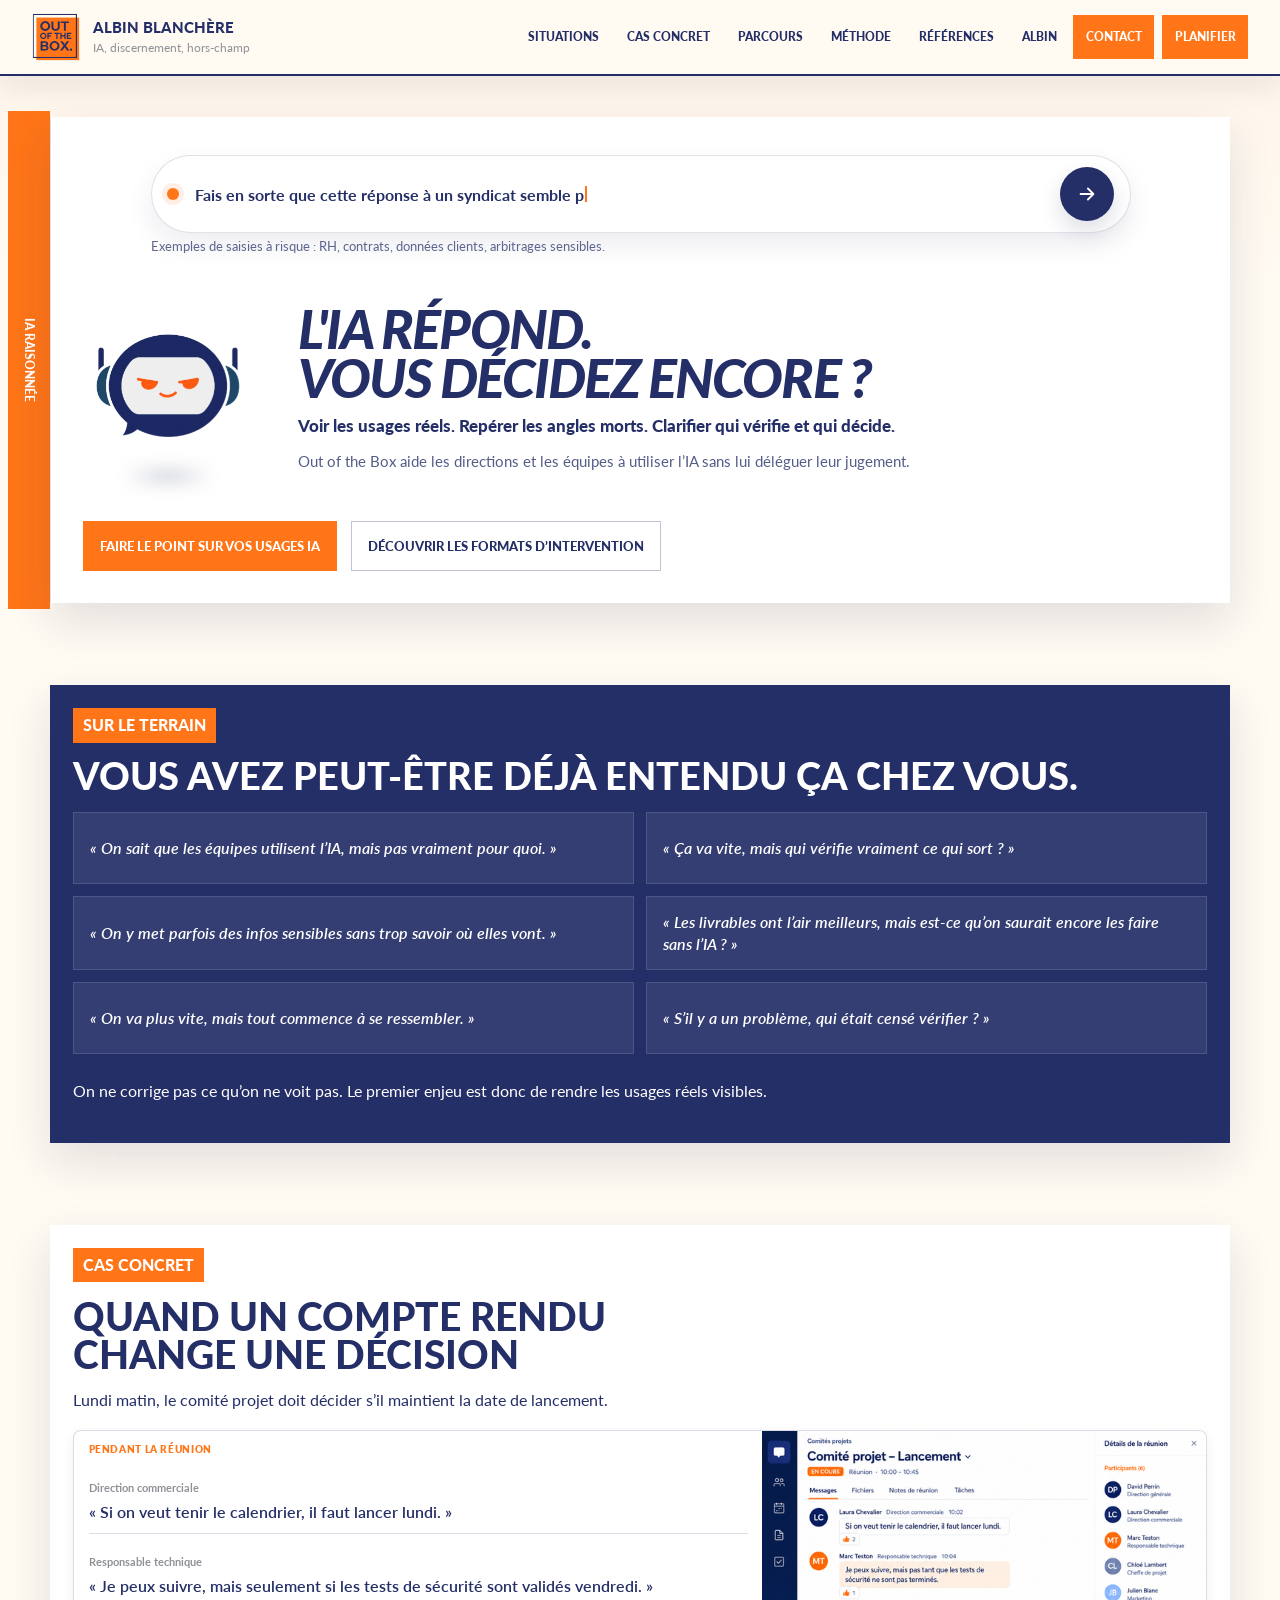
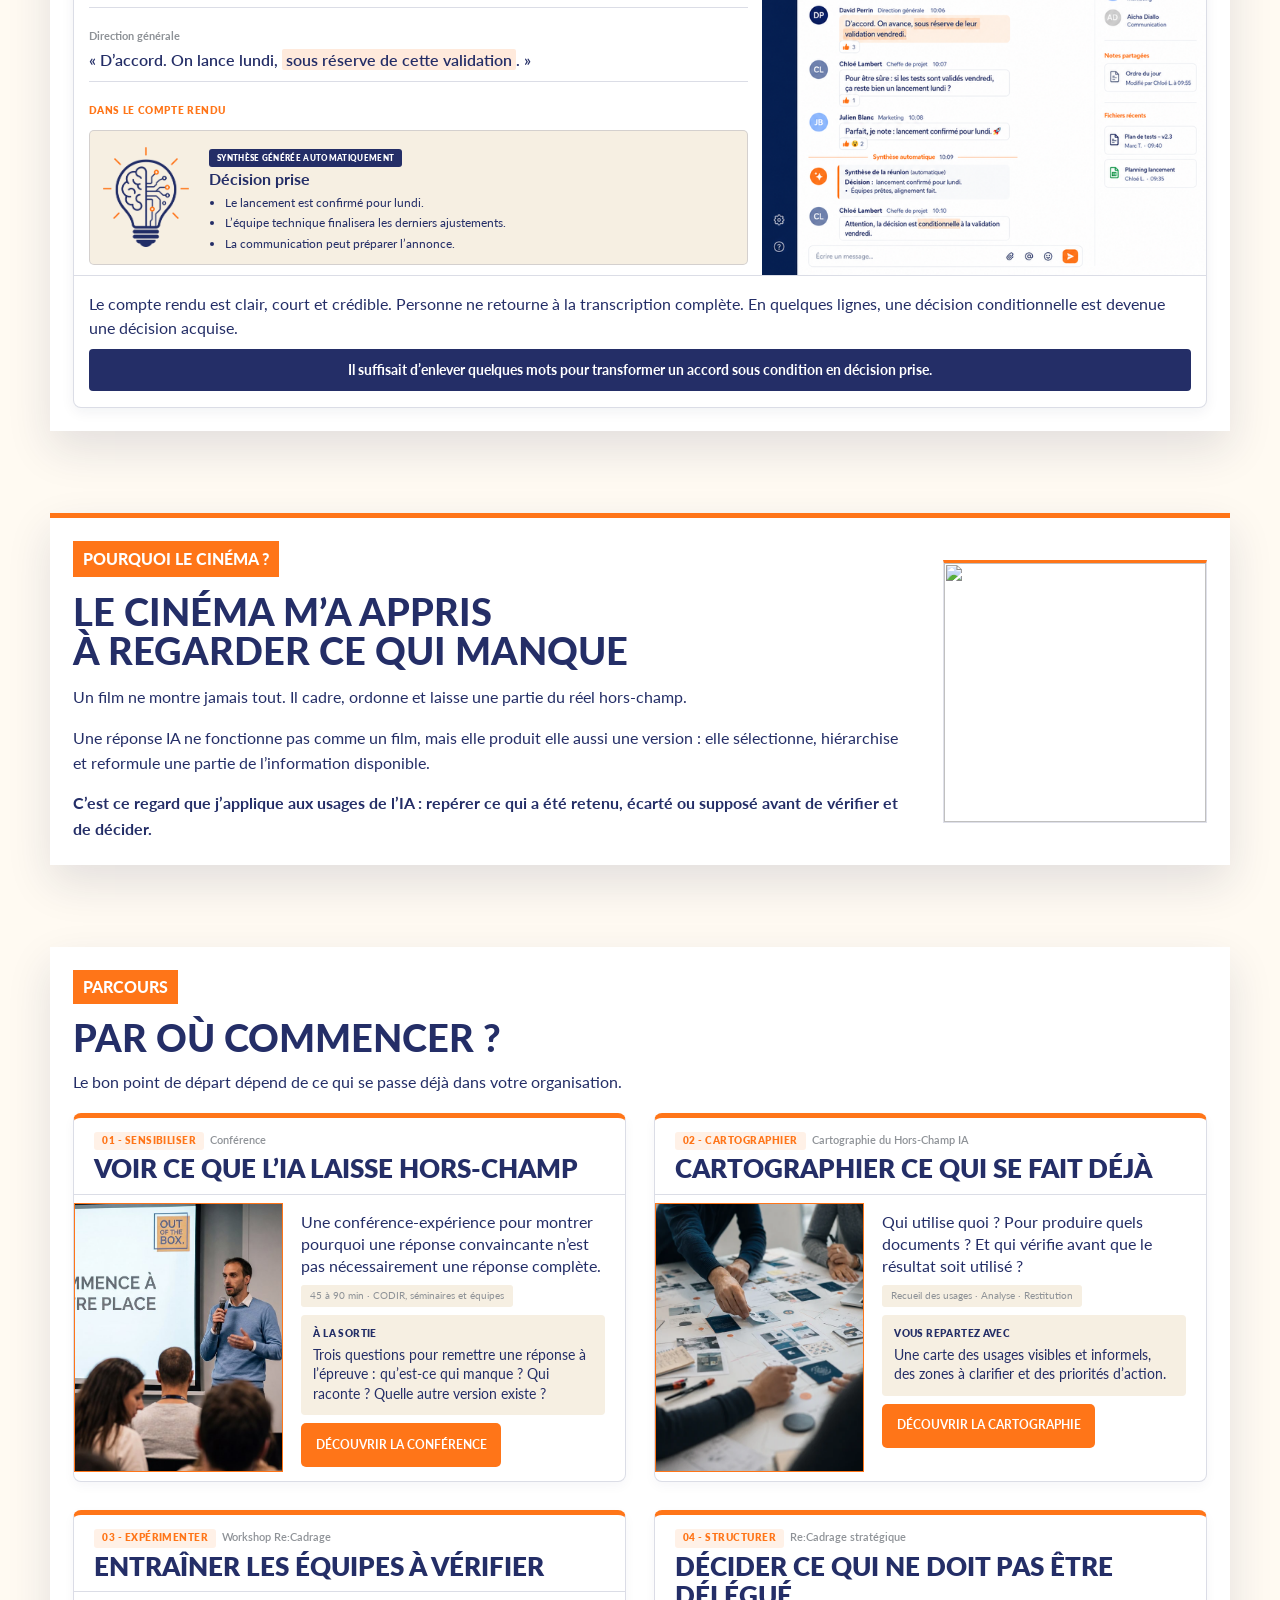
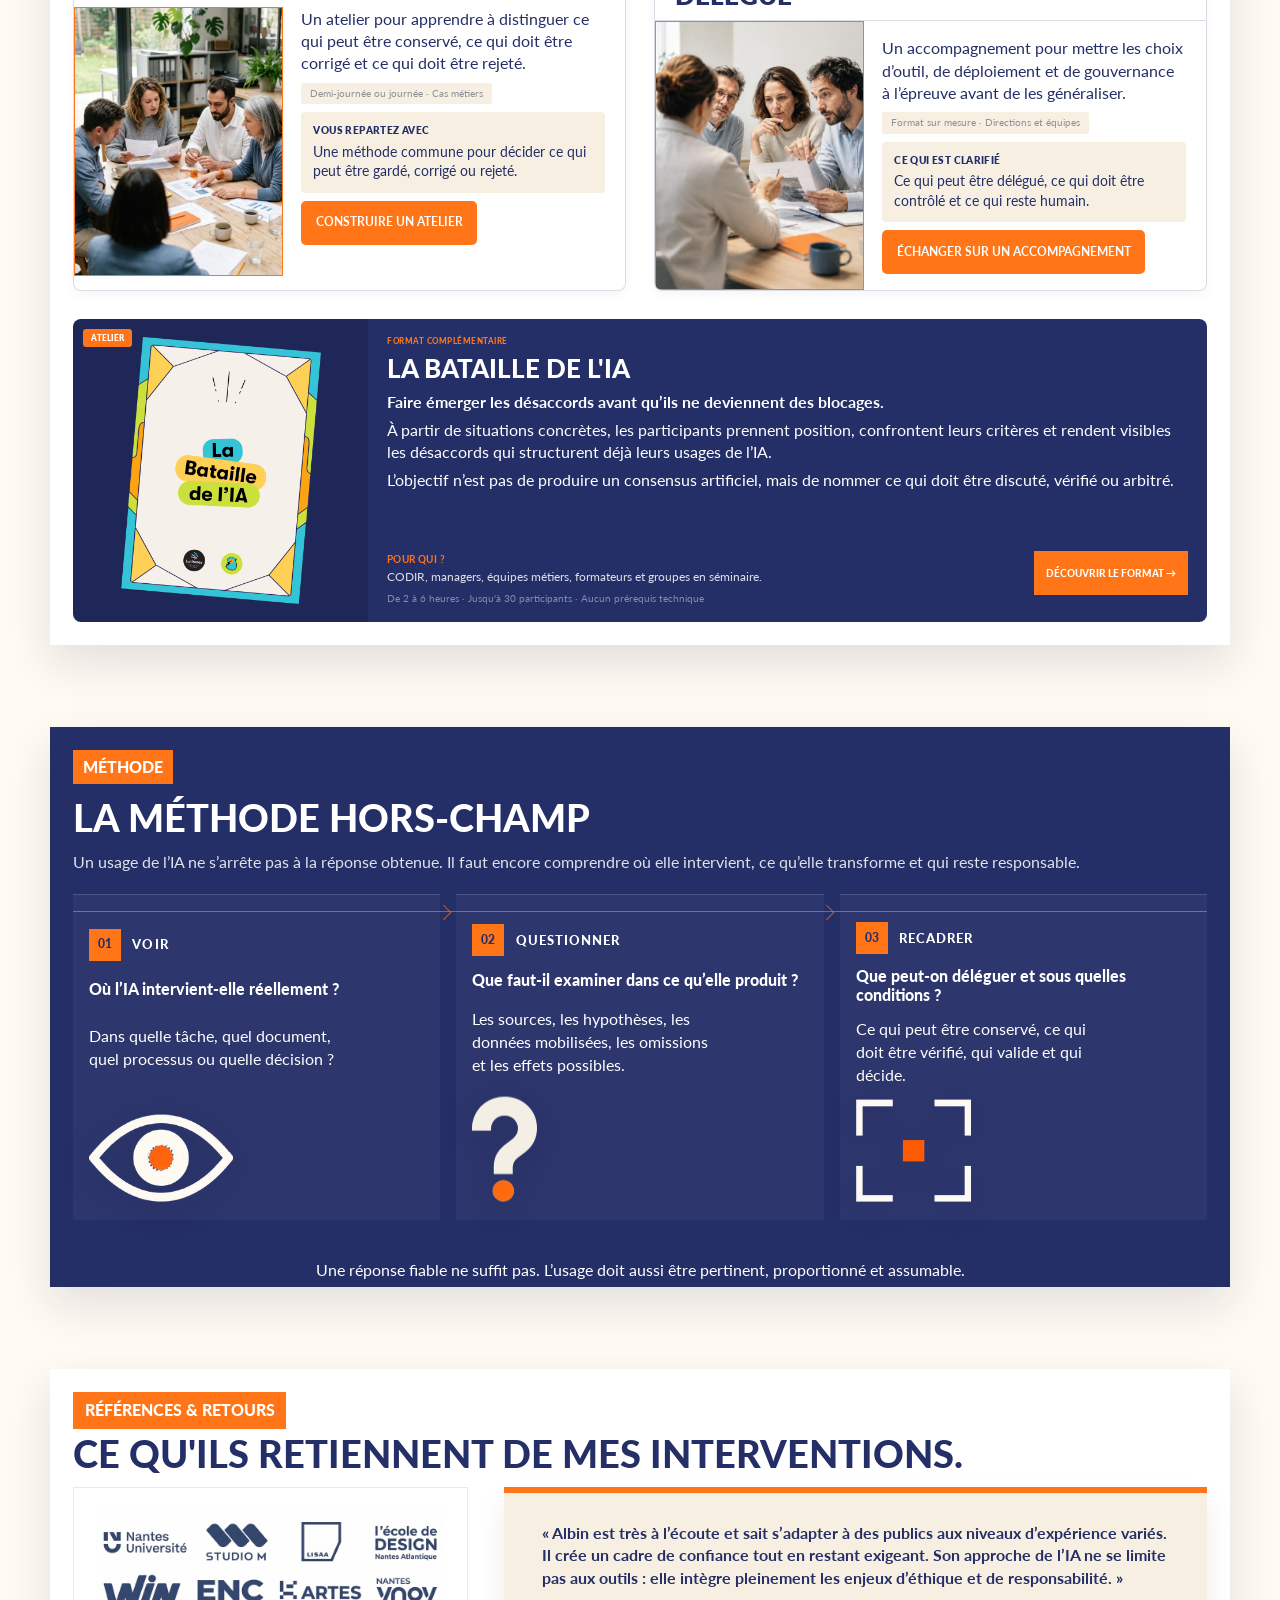
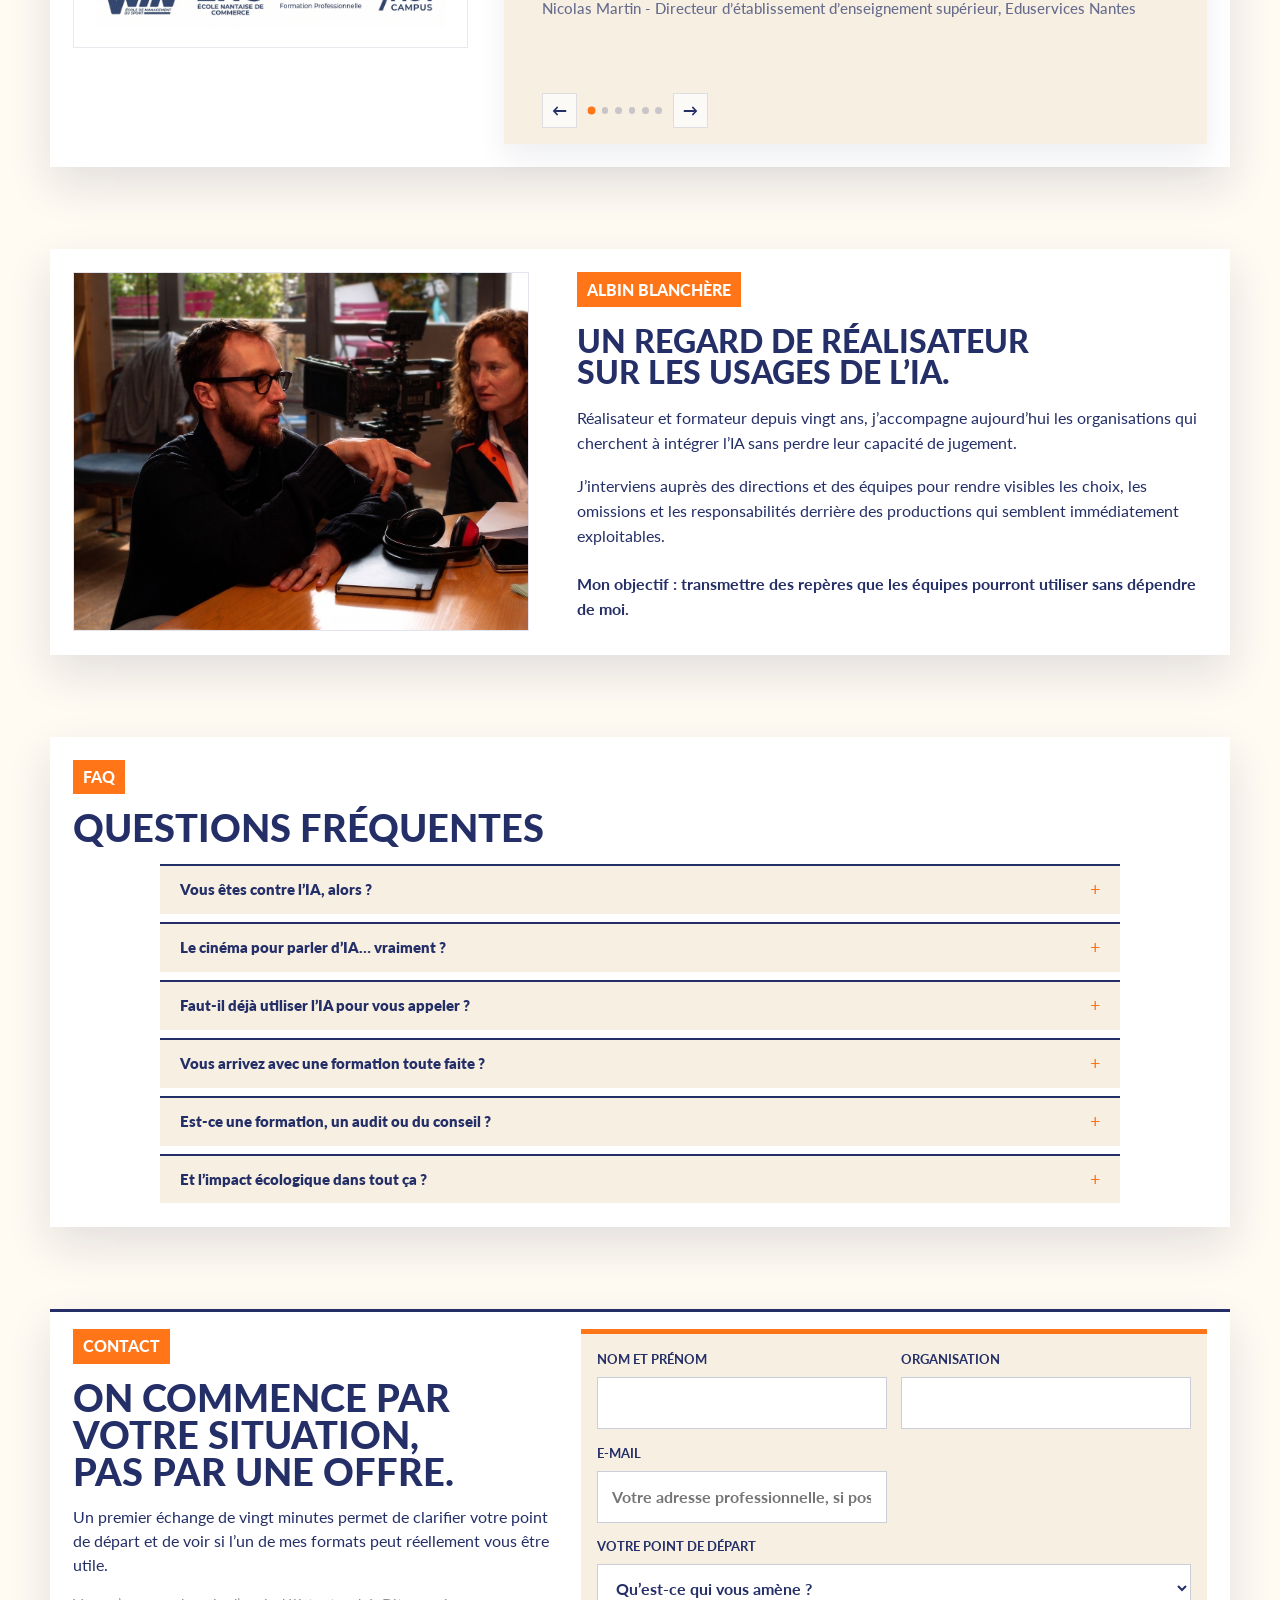
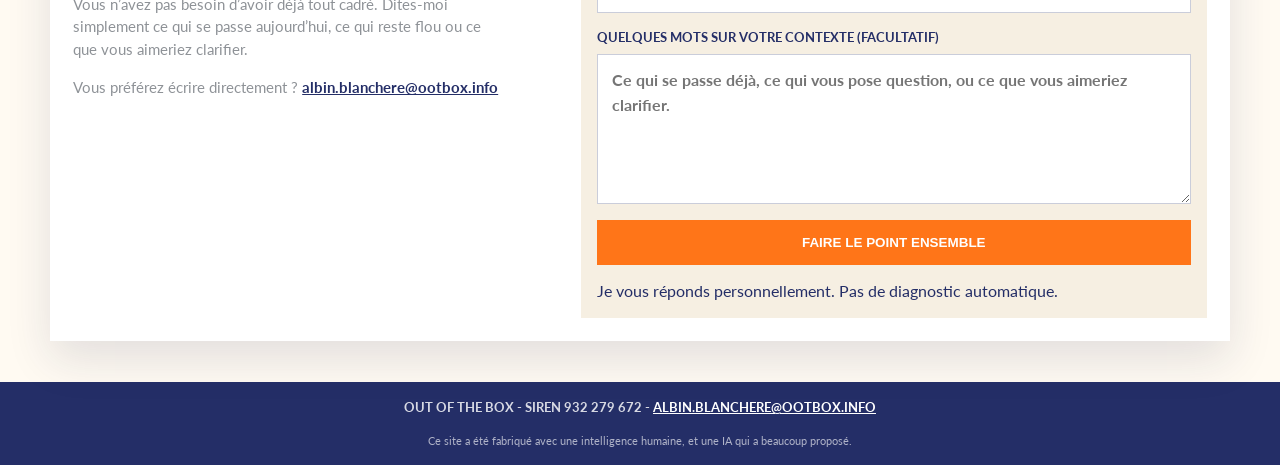
==== index.html @ 9e191ec6 "Add AI collaboration credit to footers" ====
<!doctype html>
<html lang="fr">
  <head>
    <meta charset="utf-8">
    <meta name="viewport" content="width=device-width, initial-scale=1">
    <title>Gouvernance et usages responsables de l'IA | Out of the Box</title>
    <meta
      name="description"
      content="Conférences, cartographie des usages et workshops pour aider les organisations à sécuriser les productions et décisions assistées par l'IA."
    >
    <meta name="theme-color" content="#ff7518">
    <meta http-equiv="cache-control" content="no-cache, no-store, must-revalidate">
    <meta http-equiv="pragma" content="no-cache">
    <meta http-equiv="expires" content="0">
    <meta property="og:title" content="Gouvernance et usages responsables de l'IA | Out of the Box">
    <meta
      property="og:description"
      content="Conférences, cartographie des usages et workshops pour aider les organisations à sécuriser les productions et décisions assistées par l'IA."
    >
    <meta property="og:type" content="website">
    <link rel="preconnect" href="https://fonts.googleapis.com">
    <link rel="preconnect" href="https://fonts.gstatic.com" crossorigin>
    <link
      rel="stylesheet"
      href="https://fonts.googleapis.com/css2?family=Lato:ital,wght@0,300;0,400;0,700;0,900;1,400;1,700;1,900&display=swap"
    >
    <link rel="stylesheet" href="styles.v2.css?v=20260701-case2">
  </head>
  <body data-contact-email="albin.blanchere@ootbox.info">
    <a class="skip-link" href="#contenu">Aller au contenu</a>

    <header class="site-header" data-header>
      <a class="brand" href="#top" aria-label="Retour à l'accueil">
        <img src="assets/Logo Out of the BoXV2.svg" alt="Out of the Box">
        <span class="brand-copy">
          <strong>Albin Blanchère</strong>
          <em>IA, discernement, hors-champ</em>
        </span>
      </a>

      <button class="nav-toggle" type="button" aria-expanded="false" aria-controls="site-nav">
        <span class="nav-toggle-icon" aria-hidden="true">
          <span></span>
          <span></span>
          <span></span>
        </span>
        <span class="nav-toggle-label">Menu</span>
      </button>

      <nav id="site-nav" class="site-nav" aria-label="Navigation principale">
        <a href="#situations">Situations</a>
        <a href="#probleme">Cas concret</a>
        <a href="#offres">Parcours</a>
        <a href="#methode">Méthode</a>
        <a href="#preuves">Références</a>
        <a href="#apropos">Albin</a>
        <a href="#contact">Contact</a>
        <a class="nav-cta" href="#contact">Planifier</a>
      </nav>
    </header>

    <main id="contenu">
      <section id="top" class="hero-sheet">
        <div class="hero-rail" aria-hidden="true">IA raisonnée</div>
        <div class="sheet-shell hero-panel reveal">
          <div class="hero-chatbot-row">
            <div class="chatbot-demo-minimal chatbot-demo" aria-hidden="true" data-chatbot-demo>
              <div class="chatbot-input-shell">
                <span class="chatbot-input-marker" aria-hidden="true"></span>
                <div class="chatbot-input-text">
                  <span data-chatbot-typing></span><span class="typing-cursor"></span>
                </div>
                <button class="chatbot-send" type="button" tabindex="-1" aria-label="Envoyer">
                  <svg class="chatbot-send-icon" viewBox="0 0 24 24" aria-hidden="true">
                    <path d="M5 12h13M13 6l6 6-6 6" fill="none" stroke="currentColor" stroke-width="2" stroke-linecap="round" stroke-linejoin="round"></path>
                  </svg>
                </button>
              </div>
              <p class="chatbot-helper">Exemples de saisies à risque : RH, contrats, données clients, arbitrages sensibles.</p>
            </div>
          </div>

          <div class="hero-head">
            <div class="hero-brandmark">
              <span class="hero-robot" aria-hidden="true">
                <img class="hero-robot-open" src="assets/ainiarkniark-transparent.png" alt="">
                <img class="hero-robot-closed" src="assets/ainiarkniark-closed-transparent.png" alt="">
              </span>
            </div>

            <div class="hero-head-copy">
              <h1 class="hero-title">
                <span class="hero-title-line">L'IA répond.</span>
                <span class="hero-title-line hero-title-line-decision">Vous décidez encore ?</span>
              </h1>
              <p class="hero-subtitle">Voir les usages réels. Repérer les angles morts. Clarifier qui vérifie et qui décide.</p>
              <p class="hero-bio">Out of the Box aide les directions et les équipes à utiliser l’IA sans lui déléguer leur jugement.</p>
            </div>
          </div>

          <div class="hero-intro-row">
            <div class="hero-actions" aria-label="Actions principales">
              <a class="button primary" href="#contact">Faire le point sur vos usages IA</a>
              <a class="button secondary" href="#offres">Découvrir les formats d’intervention</a>
            </div>
          </div>
        </div>
      </section>

      <section id="situations" class="paper-section paper-section-contrast">
        <div class="sheet-shell">
          <div class="section-heading reveal">
            <p class="section-label section-label-on-blue">Sur le terrain</p>
            <h2>Vous avez peut-être déjà entendu ça chez vous.</h2>
          </div>

          <div class="verbatim-grid reveal">
            <article class="verbatim-card">« On sait que les équipes utilisent l’IA, mais pas vraiment pour quoi. »</article>
            <article class="verbatim-card">« Ça va vite, mais qui vérifie vraiment ce qui sort ? »</article>
            <article class="verbatim-card">« On y met parfois des infos sensibles sans trop savoir où elles vont. »</article>
            <article class="verbatim-card">« Les livrables ont l’air meilleurs, mais est-ce qu’on saurait encore les faire sans l’IA ? »</article>
            <article class="verbatim-card">« On va plus vite, mais tout commence à se ressembler. »</article>
            <article class="verbatim-card">« S’il y a un problème, qui était censé vérifier ? »</article>
          </div>

          <p class="verbatim-outro reveal">On ne corrige pas ce qu’on ne voit pas. Le premier enjeu est donc de rendre les usages réels visibles.</p>
        </div>
      </section>

      <section id="probleme" class="paper-section">
        <div class="sheet-shell">
          <div class="section-heading reveal">
            <p class="section-label">Cas concret</p>
            <h2>Quand un compte rendu<br>change une décision</h2>
            <p class="section-intro">Lundi matin, le comité projet doit décider s’il maintient la date de lancement.</p>
          </div>

          <div class="case-card reveal">
            <div class="case-top">
              <div class="case-story">
                <!-- Zone 1 - Pendant la réunion -->
                <span class="case-label">Pendant la réunion</span>

                <div class="case-speech">
                  <span class="case-who">Direction commerciale</span>
                  <p class="case-say">« Si on veut tenir le calendrier, il faut lancer lundi. »</p>
                </div>
                <div class="case-speech">
                  <span class="case-who">Responsable technique</span>
                  <p class="case-say">« Je peux suivre, mais seulement si les tests de sécurité sont validés vendredi. »</p>
                </div>
                <div class="case-speech">
                  <span class="case-who">Direction générale</span>
                  <p class="case-say">« D’accord. On lance lundi, <mark class="case-hl">sous réserve de cette validation</mark>. »</p>
                </div>

                <!-- Zone 2 - Dans le compte rendu -->
                <div class="case-cr">
                  <span class="case-label">Dans le compte rendu</span>
                  <div class="case-synth">
                    <div class="case-synth-icon" aria-hidden="true">
                      <img src="assets/icon-bulb-idea.png" alt="">
                    </div>
                    <div class="case-synth-text">
                      <span class="case-badge">Synthèse générée automatiquement</span>
                      <p class="case-syn-title">Décision prise</p>
                      <ul>
                        <li>Le lancement est confirmé pour lundi.</li>
                        <li>L’équipe technique finalisera les derniers ajustements.</li>
                        <li>La communication peut préparer l’annonce.</li>
                      </ul>
                    </div>
                  </div>
                </div>
              </div>

              <div class="case-visual" aria-hidden="true">
                <img src="assets/reunion-case-study.png" alt="">
              </div>
            </div>

            <div class="case-bottom">
              <div class="case-after">
                <p>Le compte rendu est clair, court et crédible. Personne ne retourne à la transcription complète.</p>
                <p>En quelques lignes, une décision conditionnelle est devenue une décision acquise.</p>
              </div>

              <div class="case-strong">
                <p>Il suffisait d’enlever quelques mots pour transformer un accord sous condition en décision prise.</p>
              </div>
            </div>
          </div>
        </div>
      </section>

      <section id="cinema" class="paper-section">
        <div class="sheet-shell cinema-editorial reveal">
          <div class="cinema-editorial__copy">
            <p class="section-label">Pourquoi le cinéma ?</p>
            <h2>
              <span>LE CINÉMA M’A APPRIS</span>
              <span>À REGARDER CE QUI MANQUE</span>
            </h2>
            <p>Un film ne montre jamais tout. Il cadre, ordonne et laisse une partie du réel hors-champ.</p>
            <p>Une réponse IA ne fonctionne pas comme un film, mais elle produit elle aussi une version : elle sélectionne, hiérarchise et reformule une partie de l’information disponible.</p>
            <p class="cinema-editorial__emphasis">C’est ce regard que j’applique aux usages de l’IA : repérer ce qui a été retenu, écarté ou supposé avant de vérifier et de décider.</p>
          </div>

          <figure class="cinema-editorial__motif" aria-hidden="true">
            <img src="assets/pulp.gif" alt="">
          </figure>
        </div>
      </section>

      <section id="offres" class="paper-section">
        <div class="sheet-shell">
          <div class="section-heading reveal">
            <p class="section-label">Parcours</p>
            <h2>Par où commencer ?</h2>
            <p class="section-intro">Le bon point de départ dépend de ce qui se passe déjà dans votre organisation.</p>
          </div>

          <div class="products-grid reveal">
            <!-- Carte 1 - Conférence -->
            <article class="product-card product-card--conference">
              <header class="product-card__header">
                <div class="product-card__meta">
                  <span class="product-step">01 - Sensibiliser</span>
                  <span class="product-name">Conférence</span>
                </div>
                <h3 class="product-title">VOIR CE QUE L’IA LAISSE HORS-CHAMP</h3>
              </header>

              <div class="product-card__main">
                <div class="product-card__media">
                  <img src="assets/conference-room-about.jpg" alt="Albin Blanchère lors d’une conférence sur les usages de l’IA">
                  <a class="product-card__media-overlay" href="assets/plaquette-Conference-ia.pdf" download>
                    <span>Télécharger la plaquette</span>
                  </a>
                </div>
                <div class="product-card__content">
                  <p class="product-desc">Une conférence-expérience pour montrer pourquoi une réponse convaincante n’est pas nécessairement une réponse complète.</p>
                  <span class="product-format">45 à 90 min · CODIR, séminaires et équipes</span>
                  <div class="product-result">
                    <span class="product-result__label">À LA SORTIE</span>
                    <p class="product-result__text">Trois questions pour remettre une réponse à l’épreuve : qu’est-ce qui manque ? Qui raconte ? Quelle autre version existe ?</p>
                  </div>
                  <a class="button product-card__action" href="conference-ia-cinema-decision/index.html">Découvrir la conférence</a>
                </div>
              </div>
            </article>

            <!-- Carte 2 - Cartographie -->
            <article class="product-card">
              <header class="product-card__header">
                <div class="product-card__meta">
                  <span class="product-step">02 - Cartographier</span>
                  <span class="product-name">Cartographie du Hors-Champ IA</span>
                </div>
                <h3 class="product-title">CARTOGRAPHIER CE QUI SE FAIT DÉJÀ</h3>
              </header>

              <div class="product-card__main">
                <div class="product-card__media product-card__media--art">
                  <img src="assets/product-cartography-illustration.webp" alt="">
                  <a class="product-card__media-overlay" href="assets/Produit%20d%27appel%20plaquette_A4_hors_champ_IA_decision.pdf" download>
                    <span>Télécharger la plaquette</span>
                  </a>
                </div>
                <div class="product-card__content">
                  <p class="product-desc">Qui utilise quoi ? Pour produire quels documents ? Et qui vérifie avant que le résultat soit utilisé ?</p>
                  <span class="product-format">Recueil des usages · Analyse · Restitution</span>
                  <div class="product-result">
                    <span class="product-result__label">VOUS REPARTEZ AVEC</span>
                    <p class="product-result__text">Une carte des usages visibles et informels, des zones à clarifier et des priorités d’action.</p>
                  </div>
                  <a class="button product-card__action" href="cartographie-hors-champ-ia/index.html">Découvrir la cartographie</a>
                </div>
              </div>
            </article>

            <!-- Carte 3 - Workshop -->
            <article class="product-card">
              <header class="product-card__header">
                <div class="product-card__meta">
                  <span class="product-step">03 - Expérimenter</span>
                  <span class="product-name">Workshop Re:Cadrage</span>
                </div>
                <h3 class="product-title">ENTRAÎNER LES ÉQUIPES À VÉRIFIER</h3>
              </header>

              <div class="product-card__main">
                <div class="product-card__media product-card__media--art">
                  <img src="assets/product-workshop-illustration.webp" alt="">
                </div>
                <div class="product-card__content">
                  <p class="product-desc">Un atelier pour apprendre à distinguer ce qui peut être conservé, ce qui doit être corrigé et ce qui doit être rejeté.</p>
                  <span class="product-format">Demi-journée ou journée · Cas métiers</span>
                  <div class="product-result">
                    <span class="product-result__label">VOUS REPARTEZ AVEC</span>
                    <p class="product-result__text">Une méthode commune pour décider ce qui peut être gardé, corrigé ou rejeté.</p>
                  </div>
                  <a class="button product-card__action" href="#contact">Construire un atelier</a>
                </div>
              </div>
            </article>

            <!-- Carte 4 - Structurer -->
            <article class="product-card">
              <header class="product-card__header">
                <div class="product-card__meta">
                  <span class="product-step">04 - Structurer</span>
                  <span class="product-name">Re:Cadrage stratégique</span>
                </div>
                <h3 class="product-title">DÉCIDER CE QUI NE DOIT PAS ÊTRE DÉLÉGUÉ</h3>
              </header>

              <div class="product-card__main">
                <div class="product-card__media product-card__media--art">
                  <img src="assets/product-strategy-illustration.webp" alt="">
                </div>
                <div class="product-card__content">
                  <p class="product-desc">Un accompagnement pour mettre les choix d’outil, de déploiement et de gouvernance à l’épreuve avant de les généraliser.</p>
                  <span class="product-format">Format sur mesure · Directions et équipes</span>
                  <div class="product-result">
                    <span class="product-result__label">CE QUI EST CLARIFIÉ</span>
                    <p class="product-result__text">Ce qui peut être délégué, ce qui doit être contrôlé et ce qui reste humain.</p>
                  </div>
                  <a class="button product-card__action" href="#contact">Échanger sur un accompagnement</a>
                </div>
              </div>
            </article>
          </div>

          <aside class="battle-card reveal">
            <div class="battle-card__media">
              <span class="battle-badge">Atelier</span>
              <img src="assets/bataille-ia-cover.png" alt="">
            </div>
            <div class="battle-card__content">
              <span class="battle-label">Format complémentaire</span>
              <h3>La Bataille de l'IA</h3>
              <p class="battle-desc">Faire émerger les désaccords avant qu’ils ne deviennent des blocages.</p>
              <p class="battle-text">À partir de situations concrètes, les participants prennent position, confrontent leurs critères et rendent visibles les désaccords qui structurent déjà leurs usages de l’IA.</p>
              <p class="battle-text">L’objectif n’est pas de produire un consensus artificiel, mais de nommer ce qui doit être discuté, vérifié ou arbitré.</p>
              <div class="battle-cta-row">
                <div class="battle-cta-row__left">
                  <div class="battle-meta">
                    <span class="battle-meta__label">Pour qui ?</span>
                    <span class="battle-meta__value">CODIR, managers, équipes métiers, formateurs et groupes en séminaire.</span>
                  </div>
                  <p class="battle-format">De 2 à 6 heures · Jusqu'à 30 participants · Aucun prérequis technique</p>
                </div>
                <a class="button primary" href="bataille-ia/index.html">Découvrir le format →</a>
              </div>
            </div>
          </aside>
        </div>
      </section>

      <section id="methode" class="paper-section paper-section-contrast">
        <div class="sheet-shell">
          <div class="section-heading reveal">
            <p class="section-label section-label-on-blue">Méthode</p>
            <h2>La méthode Hors-Champ</h2>
            <p class="section-intro on-dark">Un usage de l’IA ne s’arrête pas à la réponse obtenue. Il faut encore comprendre où elle intervient, ce qu’elle transforme et qui reste responsable.</p>
          </div>

          <div class="method-journey reveal">
            <ol class="method-flow" aria-label="Parcours de la méthode Hors-Champ">
              <li class="method-step">
                <div class="method-step__topline">
                  <span class="method-step__index">01</span>
                  <h3 class="method-step__verb">Voir</h3>
                </div>
                <p class="method-step__question">Où l’IA intervient-elle réellement ?</p>
                <p class="method-step__detail">Dans quelle tâche, quel document, quel processus ou quelle décision ?</p>
                <div class="method-state method-state--see" aria-hidden="true">
                  <img class="method-eye" src="assets/method-eye.png" alt="">
                </div>
              </li>
              <li class="method-step">
                <div class="method-step__topline">
                  <span class="method-step__index">02</span>
                  <h3 class="method-step__verb">Questionner</h3>
                </div>
                <p class="method-step__question">Que faut-il examiner dans ce qu’elle produit ?</p>
                <p class="method-step__detail">Les sources, les hypothèses, les données mobilisées, les omissions et les effets possibles.</p>
                <div class="method-state method-state--question" aria-hidden="true">
                  <img class="method-symbol method-symbol--question" src="assets/method-question.png" alt="">
                </div>
              </li>
              <li class="method-step">
                <div class="method-step__topline">
                  <span class="method-step__index">03</span>
                  <h3 class="method-step__verb">Recadrer</h3>
                </div>
                <p class="method-step__question">Que peut-on déléguer et sous quelles conditions ?</p>
                <p class="method-step__detail">Ce qui peut être conservé, ce qui doit être vérifié, qui valide et qui décide.</p>
                <div class="method-state method-state--reframe" aria-hidden="true">
                  <img class="method-symbol method-symbol--reframe" src="assets/method-reframe.png" alt="">
                </div>
              </li>
            </ol>
          </div>

          <p class="method-outro reveal">Une réponse fiable ne suffit pas. L’usage doit aussi être pertinent, proportionné et assumable.</p>
        </div>
      </section>

      <section id="preuves" class="paper-section section-temoignages">
        <div class="sheet-shell">
          <div class="section-heading reveal">
            <p class="section-label">Références &amp; retours</p>
            <h2>Ce qu'ils retiennent de mes interventions.</h2>
          </div>

          <div class="temoignages-grid">
            <aside class="temoignages-references reveal" aria-label="Organisations de référence">
              <figure class="about-logos temoignages-logos" aria-hidden="true">
                <img src="assets/about-logos-grid.png" alt="">
              </figure>
            </aside>

            <div class="carousel-temoignages reveal" data-testimonial-carousel aria-roledescription="carrousel" aria-label="Témoignages clients et partenaires">
              <div class="temoignages-stage" data-carousel-stage aria-live="off">
                <article class="temoignage is-active" data-slide>
                  <blockquote>
                    <p>« Albin est très à l’écoute et sait s’adapter à des publics aux niveaux d’expérience variés. Il crée un cadre de confiance tout en restant exigeant. Son approche de l’IA ne se limite pas aux outils : elle intègre pleinement les enjeux d’éthique et de responsabilité. »</p>
                  </blockquote>
                  <cite>Nicolas Martin - Directeur d’établissement d’enseignement supérieur, Eduservices Nantes</cite>
                </article>
                <article class="temoignage" data-slide hidden>
                  <blockquote>
                    <p>« L’IA n’est pas toujours simple à appréhender dans nos usages, notamment lorsqu’il faut concilier efficacité, éthique et responsabilité. La méthode d’Albin est claire, concrète et permet de démystifier le sujet. »</p>
                  </blockquote>
                  <cite>Justine Pelletreau - Responsable relation client, ARTES Formations</cite>
                </article>
                <article class="temoignage" data-slide hidden>
                  <blockquote>
                    <p>« Albin apporte une expertise métier en phase avec les évolutions actuelles, tout en questionnant le sens : à qui s’adresse une production, quel discours porte-t-elle et quels choix engage-t-elle ? »</p>
                  </blockquote>
                  <cite>Denis Zorgniotti - Directeur des études et responsable pédagogique, Studio M Nantes</cite>
                </article>
                <article class="temoignage" data-slide hidden>
                  <blockquote>
                    <p>« Albin est à la fois force de proposition et à l’écoute. Il a conçu une intervention adaptée à notre contexte, permettant aux participants d’articuler vision créative, analyse critique et leadership de projet. »</p>
                  </blockquote>
                  <cite>Arnaud Bénureau - Responsable pédagogique du Mastère Design, ECV Nantes</cite>
                </article>
                <article class="temoignage" data-slide hidden>
                  <blockquote>
                    <p>« Sa pédagogie est dynamique et pousse les participants à prendre du recul sur leurs propres pratiques. Albin est exigeant et son expertise est appréciée. »</p>
                  </blockquote>
                  <cite>Charlotte Niort - Pédagogie, communication et expressivité</cite>
                </article>
                <article class="temoignage" data-slide hidden>
                  <blockquote>
                    <p>« Albin est un excellent formateur sur des sujets complexes. Il sait les rendre accessibles tout en maintenant un haut niveau d’exigence. »</p>
                  </blockquote>
                  <cite>Cyrille Bureau - Directeur général, ARTES Formations</cite>
                </article>
              </div>

              <div class="carousel-nav">
                <button class="prev" type="button" data-carousel-prev aria-label="Précédent">&#8592;</button>
                <div class="dots" data-carousel-dots aria-label="Choisir un témoignage"></div>
                <button class="next" type="button" data-carousel-next aria-label="Suivant">&#8594;</button>
              </div>
            </div>
          </div>
        </div>
      </section>

      <section id="apropos" class="paper-section">
        <div class="sheet-shell about-layout">
          <div class="about-media reveal">
            <figure class="about-stage">
              <img src="assets/albin-portrait-2026.jpg" alt="Portrait d’Albin Blanchère">
            </figure>
          </div>

          <div class="about-copy reveal">
            <p class="section-label">Albin Blanchère</p>
            <h2>
              <span>UN REGARD DE RÉALISATEUR</span>
              <span>SUR LES USAGES DE L’IA.</span>
            </h2>
            <p>Réalisateur et formateur depuis vingt ans, j’accompagne aujourd’hui les organisations qui cherchent à intégrer l’IA sans perdre leur capacité de jugement.</p>
            <p>J’interviens auprès des directions et des équipes pour rendre visibles les choix, les omissions et les responsabilités derrière des productions qui semblent immédiatement exploitables.</p>
            <p class="about-strong">Mon objectif : transmettre des repères que les équipes pourront utiliser sans dépendre de moi.</p>
          </div>
        </div>
      </section>

      <section id="faq" class="paper-section">
        <div class="sheet-shell">
          <div class="section-heading reveal">
            <p class="section-label">FAQ</p>
            <h2>Questions fréquentes</h2>
          </div>

          <div class="faq-list reveal" role="list">
            <div class="faq-item" role="listitem">
              <button class="faq-trigger" aria-expanded="false" aria-controls="faq-reponse-1" id="faq-bouton-1" type="button">
                <span class="faq-q">Vous êtes contre l’IA, alors ?</span>
                <span class="faq-icon" aria-hidden="true">+</span>
              </button>
              <div class="faq-panel" id="faq-reponse-1" role="region" aria-labelledby="faq-bouton-1" hidden>
                <p>Non. Contre le pilotage automatique, un peu plus. L’idée est de savoir ce que l’on confie à l’IA, ce que l’on vérifie et qui reste responsable.</p>
              </div>
            </div>

            <div class="faq-item" role="listitem">
              <button class="faq-trigger" aria-expanded="false" aria-controls="faq-reponse-2" id="faq-bouton-2" type="button">
                <span class="faq-q">Le cinéma pour parler d’IA… vraiment ?</span>
                <span class="faq-icon" aria-hidden="true">+</span>
              </button>
              <div class="faq-panel" id="faq-reponse-2" role="region" aria-labelledby="faq-bouton-2" hidden>
                <p>Oui. Parce qu’il sait depuis longtemps qu’un cadre montre autant qu’il cache. C’est un excellent moyen de comprendre comment une réponse cohérente peut orienter notre perception.</p>
              </div>
            </div>

            <div class="faq-item" role="listitem">
              <button class="faq-trigger" aria-expanded="false" aria-controls="faq-reponse-3" id="faq-bouton-3" type="button">
                <span class="faq-q">Faut-il déjà utiliser l’IA pour vous appeler ?</span>
                <span class="faq-icon" aria-hidden="true">+</span>
              </button>
              <div class="faq-panel" id="faq-reponse-3" role="region" aria-labelledby="faq-bouton-3" hidden>
                <p>Non. Une conférence peut ouvrir le sujet avant le choix des outils. La cartographie et les ateliers sont particulièrement utiles lorsque des usages existent déjà.</p>
              </div>
            </div>

            <div class="faq-item" role="listitem">
              <button class="faq-trigger" aria-expanded="false" aria-controls="faq-reponse-4" id="faq-bouton-4" type="button">
                <span class="faq-q">Vous arrivez avec une formation toute faite ?</span>
                <span class="faq-icon" aria-hidden="true">+</span>
              </button>
              <div class="faq-panel" id="faq-reponse-4" role="region" aria-labelledby="faq-bouton-4" hidden>
                <p>Non. Les exemples génériques ont rarement survécu au retour au bureau. Les interventions sont adaptées à vos métiers, à vos documents et à vos situations réelles.</p>
              </div>
            </div>

            <div class="faq-item" role="listitem">
              <button class="faq-trigger" aria-expanded="false" aria-controls="faq-reponse-5" id="faq-bouton-5" type="button">
                <span class="faq-q">Est-ce une formation, un audit ou du conseil ?</span>
                <span class="faq-icon" aria-hidden="true">+</span>
              </button>
              <div class="faq-panel" id="faq-reponse-5" role="region" aria-labelledby="faq-bouton-5" hidden>
                <p>Cela dépend de votre point de départ : sensibiliser, rendre les usages visibles, entraîner les équipes ou clarifier les règles et les responsabilités.</p>
              </div>
            </div>

            <div class="faq-item" role="listitem">
              <button class="faq-trigger" aria-expanded="false" aria-controls="faq-reponse-6" id="faq-bouton-6" type="button">
                <span class="faq-q">Et l’impact écologique dans tout ça ?</span>
                <span class="faq-icon" aria-hidden="true">+</span>
              </button>
              <div class="faq-panel" id="faq-reponse-6" role="region" aria-labelledby="faq-bouton-6" hidden>
                <p>Il ne reste pas dans une note de bas de page. Une réponse peut être fiable et son usage rester discutable. Données, droit, éthique, environnement, effets sur le travail : ces enjeux sont liés. Je les aborde avec le niveau de profondeur utile pour donner une vue d’ensemble et permettre des décisions plus éclairées.</p>
              </div>
            </div>
          </div>
        </div>
      </section>

      <section id="contact" class="paper-section">
        <div class="sheet-shell final-panel reveal">
          <div class="final-topline"></div>
          <div class="contact-layout">
            <div class="contact-copy">
              <p class="section-label">Contact</p>
              <h2>On commence par votre situation, pas par une offre.</h2>
              <p>Un premier échange de vingt minutes permet de clarifier votre point de départ et de voir si l’un de mes formats peut réellement vous être utile.</p>
              <p class="contact-note">Vous n’avez pas besoin d’avoir déjà tout cadré. Dites-moi simplement ce qui se passe aujourd’hui, ce qui reste flou ou ce que vous aimeriez clarifier.</p>
              <p class="contact-fallback">
                Vous préférez écrire directement ?
                <a href="mailto:albin.blanchere@ootbox.info">albin.blanchere@ootbox.info</a>
              </p>
            </div>

            <div class="contact-form-card">
              <!-- TODO: renseigner ici l'endpoint du formulaire : Formspree, Basin, Getform, Cloudflare Pages Function ou autre service -->
              <form class="contact-form" action="#" method="post">
                <div class="form-grid">
                  <label>
                    <span>Nom et prénom</span>
                    <input type="text" name="name" autocomplete="name" required>
                  </label>
                  <label>
                    <span>Organisation</span>
                    <input type="text" name="organization" autocomplete="organization">
                  </label>
                  <label>
                    <span>E-mail</span>
                    <input type="email" name="email" autocomplete="email" placeholder="Votre adresse professionnelle, si possible" required>
                  </label>
                  <label class="form-field-wide">
                    <span>Votre point de départ</span>
                    <select name="need" required>
                      <option value="" selected disabled>Qu’est-ce qui vous amène ?</option>
                      <option>Nous savons que l’IA est utilisée, mais pas vraiment comment</option>
                      <option>Nous voulons ouvrir le sujet avec une direction ou des équipes</option>
                      <option>Nos équipes utilisent l’IA, mais la vérification reste floue</option>
                      <option>Nous devons clarifier ce qui peut être délégué et qui décide</option>
                      <option>Nous ne savons pas encore par où commencer</option>
                    </select>
                  </label>
                  <label class="form-field-wide">
                    <span>Quelques mots sur votre contexte (facultatif)</span>
                    <textarea name="message" rows="5" autocomplete="off" placeholder="Ce qui se passe déjà, ce qui vous pose question, ou ce que vous aimeriez clarifier."></textarea>
                  </label>
                </div>
                <button class="button primary form-submit" type="submit">Faire le point ensemble</button>
                <p class="contact-microcopy">Je vous réponds personnellement. Pas de diagnostic automatique.</p>
              </form>
            </div>
          </div>
        </div>
      </section>
    </main>

    <footer class="site-footer">
      <p class="mention-legale">Out of the Box - SIREN 932 279 672 - <a href="mailto:albin.blanchere@ootbox.info">albin.blanchere@ootbox.info</a></p>
      <p class="site-ai-credit">Ce site a été fabriqué avec une intelligence humaine, et une IA qui a beaucoup proposé.</p>
    </footer>

    <script src="script.js?v=20260701"></script>
  </body>
</html>
---- styles.v2.css ----
﻿:root {
  --orange: #ff7518;
  --blue: #242e67;
  --blue-deep: #171f4c;
  --blue-panel: #2f5677;
  --gray: #8e9297;
  --light-gray: #e9edf0;
  --paper: #fffaf2;
  --paper-strong: #f6efe2;
  --ink: #242e67;
  --ink-deep: #171f4c;
  --line: rgba(36, 46, 103, 0.16);
  --line-strong: rgba(36, 46, 103, 0.28);
  --white: #ffffff;
  --shadow: 0 18px 42px rgba(23, 31, 76, 0.12);
  --max: 1180px;
  --header: 76px;
  --radius: 8px;
  --ease: cubic-bezier(0.22, 1, 0.36, 1);
}

* {
  box-sizing: border-box;
}

html {
  scroll-behavior: smooth;
  scroll-padding-top: calc(var(--header) + 20px);
}

body {
  margin: 0;
  background:
    linear-gradient(180deg, rgba(255, 117, 24, 0.04), transparent 18rem),
    var(--paper);
  color: var(--ink);
  font-family: "Lato", "Segoe UI", "Helvetica Neue", Arial, sans-serif;
  line-height: 1.52;
  overflow-x: hidden;
}

body.nav-open {
  overflow: hidden;
}

img {
  display: block;
  max-width: 100%;
}

a {
  color: inherit;
}

h1,
h2,
h3 {
  margin: 0;
  color: inherit;
  font-family: "Lato", "Segoe UI", "Helvetica Neue", Arial, sans-serif;
  font-weight: 900;
  letter-spacing: 0;
  line-height: 0.98;
  text-transform: uppercase;
}

p {
  margin: 0;
}

.skip-link {
  position: absolute;
  top: -4rem;
  left: 1rem;
  z-index: 60;
  padding: 0.75rem 1rem;
  background: var(--orange);
  color: #ffffff !important;
  font-weight: 700;
  text-decoration: none;
}

.skip-link:focus {
  top: 1rem;
}

.site-header {
  position: sticky;
  top: 0;
  z-index: 40;
  display: flex;
  align-items: center;
  justify-content: space-between;
  gap: 1rem;
  min-height: var(--header);
  padding: 0.8rem clamp(1rem, 3vw, 2rem);
  background: rgba(255, 250, 242, 0.96);
  border-bottom: 2px solid var(--blue);
  box-shadow: 0 12px 28px rgba(23, 31, 76, 0.08);
  backdrop-filter: blur(14px);
}

.brand {
  display: inline-flex;
  align-items: center;
  gap: 0.8rem;
  min-width: 0;
  text-decoration: none;
}

.brand img {
  width: 48px;
  height: 48px;
  flex: none;
  object-fit: contain;
}

.brand-copy {
  display: grid;
  gap: 0.05rem;
}

.brand-copy strong {
  color: var(--blue);
  font-size: 0.92rem;
  font-weight: 900;
  text-transform: uppercase;
}

.brand-copy em {
  color: var(--gray);
  font-size: 0.76rem;
  font-style: normal;
}

.site-nav {
  display: flex;
  align-items: center;
  gap: 0.2rem;
}

.site-nav a,
.nav-toggle,
.button,
.card-link {
  min-height: 44px;
}

.site-nav a {
  display: inline-flex;
  align-items: center;
  justify-content: center;
  padding: 0.62rem 0.78rem;
  color: var(--blue);
  font-size: 0.78rem;
  font-weight: 900;
  text-decoration: none;
  text-transform: uppercase;
  transition: background-color 180ms var(--ease), color 180ms var(--ease);
}

.site-nav a:hover,
.site-nav a:focus-visible,
.site-nav a.is-active {
  background: var(--orange);
  color: #ffffff !important;
  outline: none;
}

.site-nav .nav-cta {
  margin-left: 0.3rem;
  background: var(--orange);
  color: #ffffff !important;
}

.nav-toggle {
  display: none;
  align-items: center;
  justify-content: center;
  gap: 0.6rem;
  border: 0;
  padding: 0.72rem 0.9rem;
  background: var(--orange);
  color: #ffffff !important;
  line-height: 1;
  font-weight: 900;
  font-size: 0.76rem;
  letter-spacing: 0.04em;
  text-transform: uppercase;
  transition: transform 180ms var(--ease), box-shadow 180ms var(--ease), background-color 180ms var(--ease);
}

.nav-toggle:hover,
.nav-toggle:focus-visible {
  box-shadow: 0 10px 22px rgba(23, 31, 76, 0.12);
  outline: none;
}

.nav-toggle-icon {
  display: inline-grid;
  gap: 4px;
  width: 18px;
  flex: none;
}

.nav-toggle-icon span {
  display: block;
  width: 18px;
  height: 2px;
  border-radius: 999px;
  background: var(--white);
  transform-origin: center;
  transition: transform 180ms var(--ease), opacity 180ms var(--ease);
}

.nav-toggle-label {
  display: block;
  line-height: 1;
}

.nav-toggle[aria-expanded="true"] .nav-toggle-icon span:nth-child(1) {
  transform: translateY(6px) rotate(45deg);
}

.nav-toggle[aria-expanded="true"] .nav-toggle-icon span:nth-child(2) {
  opacity: 0;
}

.nav-toggle[aria-expanded="true"] .nav-toggle-icon span:nth-child(3) {
  transform: translateY(-6px) rotate(-45deg);
}

.sheet-shell {
  width: min(100% - 2rem, var(--max));
  margin: 0 auto;
}

.hero-sheet,
.paper-section {
  padding: clamp(1.4rem, 3.2vw, 3rem) 0;
}

.hero-sheet {
  position: relative;
}

.hero-rail {
  position: absolute;
  left: max(0px, calc((100% - var(--max)) / 2 - 42px));
  top: 2.2rem;
  bottom: 2.2rem;
  display: grid;
  place-items: center;
  width: 42px;
  background: var(--orange);
  color: #ffffff !important;
  font-size: 0.74rem;
  font-weight: 900;
  text-transform: uppercase;
  writing-mode: vertical-rl;
  text-orientation: mixed;
}

.hero-panel,
.paper-section .sheet-shell,
.final-panel {
  position: relative;
  background: var(--white);
  box-shadow: var(--shadow);
}

.hero-panel {
  display: grid;
  gap: clamp(0.65rem, 1.2vw, 1.1rem);
  padding: clamp(1.1rem, 2vw, 1.6rem) clamp(1.2rem, 3vw, 2rem) clamp(1.4rem, 2.5vw, 2rem);
  border-left: 1px solid var(--line);
}

.badge,
.section-label,
.offer-tag {
  display: inline-flex;
  align-items: center;
  min-height: 32px;
  width: fit-content;
  padding: 0.32rem 0.62rem;
  font-size: 0.75rem;
  font-weight: 900;
  text-transform: uppercase;
}

.badge-orange,
.section-label,
.offer-tag,
.section-label-on-blue {
  background: var(--orange);
  color: #ffffff !important;
}

.badge-gray {
  background: var(--gray);
  color: #ffffff !important;
}

.hero-head {
  display: grid;
  grid-template-columns: clamp(170px, 13vw, 220px) minmax(0, 1fr);
  gap: clamp(1.8rem, 3.5vw, 3.2rem);
  align-items: center;
}

.hero-head-copy {
  min-width: 0;
  max-width: 920px;
}

.hero-brandmark {
  position: relative;
  display: flex;
  align-items: center;
  justify-content: flex-start;
  padding-block: 0.65rem 1rem;
}

.hero-brandmark::after {
  content: "";
  position: absolute;
  left: 50%;
  bottom: 0.2rem;
  width: clamp(116px, 9vw, 152px);
  height: 16px;
  border-radius: 999px;
  background: radial-gradient(circle, rgba(23, 31, 76, 0.18) 0%, rgba(23, 31, 76, 0.08) 48%, rgba(23, 31, 76, 0) 76%);
  transform: translateX(-50%);
  filter: blur(8px);
  animation: robotShadow 4.4s ease-in-out infinite;
  pointer-events: none;
}

.hero-robot {
  position: relative;
  display: block;
  width: clamp(170px, 13vw, 220px);
  max-width: 100%;
  transform-origin: center center;
  animation: robotFloat 4.4s ease-in-out infinite;
  will-change: transform;
}

.hero-robot img {
  display: block;
  width: clamp(170px, 13vw, 220px);
  max-width: 100%;
  height: auto;
  background: transparent;
}

.hero-robot-closed {
  position: absolute;
  inset: 0;
  opacity: 0;
  animation: robotBlink 9.6s ease-in-out infinite;
}

.hero-title {
  width: 100%;
  max-width: 920px;
  color: var(--blue);
  font-size: clamp(3.2rem, 4.25vw, 5rem);
  font-style: italic;
  line-height: 0.9;
  letter-spacing: -0.035em;
  overflow-wrap: normal;
  word-break: normal;
}

.hero-title-line {
  display: block;
  max-width: 100%;
  white-space: normal;
  overflow-wrap: normal;
}

.hero-title-line-decision {
  max-width: 100%;
}

.hero-subtitle {
  max-width: 980px;
  margin-top: clamp(0.55rem, 1vw, 0.85rem);
  color: var(--blue);
  font-size: clamp(1.06rem, 1.2vw, 1.28rem);
  line-height: 1.3;
  font-weight: 900;
}

.hero-target,
.hero-bio {
  max-width: 980px;
  color: rgba(36, 46, 103, 0.78);
}

.hero-target {
  margin-top: 0.65rem;
  font-size: 0.98rem;
  line-height: 1.45;
  font-weight: 700;
}

.hero-bio {
  margin-top: 0.8rem;
  font-size: 0.96rem;
  line-height: 1.58;
}

@media (min-width: 1100px) {
  .hero-title-line {
    white-space: nowrap;
  }
}

.nowrap-desktop {
  white-space: nowrap;
}

.hero-band {
  margin-top: 1.4rem;
  padding: 0.82rem 1rem;
  background: var(--blue);
  color: #ffffff !important;
  font-size: clamp(0.96rem, 1.4vw, 1.12rem);
  font-weight: 700;
  text-transform: uppercase;
}

.hero-intro-row {
  display: grid;
  gap: 0.85rem;
  width: 100%;
  max-width: 900px;
}

.hero-chatbot-row {
  width: 100%;
  display: flex;
  justify-content: center;
  margin-top: clamp(0.5rem, 1vw, 0.9rem);
  margin-bottom: clamp(0.9rem, 1.6vw, 1.35rem);
}

.chatbot-demo-minimal {
  width: min(100%, 980px);
  max-width: 980px;
  margin: 0 auto;
}

.hero-head {
  display: grid;
  grid-template-columns: clamp(170px, 13vw, 220px) minmax(0, 1fr);
  gap: clamp(1.8rem, 3.5vw, 3.2rem);
  align-items: center;
}

.chatbot-demo {
  position: relative;
  inset: auto;
  display: block;
  min-width: 0;
  width: min(100%, 980px);
  max-width: 980px;
  margin: 0;
  padding: 0;
  background: transparent;
  border: 0;
  box-shadow: none;
  overflow: visible;
  transform: none;
  z-index: auto;
}

.chatbot-input-shell {
  position: relative;
  display: grid;
  grid-template-columns: auto minmax(0, 1fr) auto;
  align-items: center;
  gap: 1rem;
  min-height: 78px;
  height: 78px;
  padding: 0.62rem 0.95rem;
  border: 1px solid rgba(36, 46, 103, 0.14);
  border-radius: 999px;
  background: #ffffff;
  box-shadow: 0 12px 28px rgba(23, 31, 76, 0.08);
  transition:
    border-color 180ms var(--ease),
    box-shadow 180ms var(--ease),
    transform 180ms var(--ease);
}

.chatbot-input-shell.is-sending,
.chatbot-demo.is-sending .chatbot-input-shell {
  border-color: rgba(191, 30, 46, 0.9);
  box-shadow:
    0 12px 28px rgba(23, 31, 76, 0.1),
    0 0 0 4px rgba(191, 30, 46, 0.1);
}

.chatbot-input-marker {
  flex: 0 0 auto;
  width: 0.75rem;
  height: 0.75rem;
  border-radius: 999px;
  background: var(--orange);
  box-shadow: 0 0 0 5px rgba(255, 117, 24, 0.12);
}

.chatbot-input-text {
  position: relative;
  display: flex;
  align-items: center;
  min-width: 0;
  min-height: 0;
  max-height: none;
  color: var(--blue);
  font-size: clamp(1rem, 1.1vw, 1.2rem);
  font-weight: 700;
  line-height: 1.2;
  overflow: visible;
  word-break: normal;
  overflow-wrap: normal;
  hyphens: none;
}

.chatbot-input-text [data-chatbot-typing] {
  display: inline;
  white-space: normal;
  max-width: 100%;
  word-break: normal;
  overflow-wrap: normal;
  hyphens: none;
}

.chatbot-input-text::after {
  content: attr(data-glitch-text);
  position: absolute;
  inset: 0;
  color: rgba(255, 117, 24, 0.42);
  opacity: 0;
  pointer-events: none;
  transform: translateX(0);
  mix-blend-mode: multiply;
}

.typing-cursor {
  display: inline-block;
  width: 2px;
  height: 1em;
  margin-left: 0.08rem;
  vertical-align: -0.12em;
  background: var(--orange);
  animation: cursorBlink 900ms steps(2, start) infinite;
}

.chatbot-send {
  display: inline-grid;
  place-items: center;
  flex: 0 0 auto;
  width: 54px;
  height: 54px;
  min-width: 54px;
  padding: 0;
  border: 1px solid rgba(36, 46, 103, 0.18);
  border-radius: 999px;
  background: var(--blue);
  color: #ffffff !important;
  font-size: 1.02rem;
  line-height: 1;
  text-align: center;
  box-shadow: 0 10px 22px rgba(23, 31, 76, 0.14);
  pointer-events: none;
  transition:
    transform 180ms var(--ease),
    background-color 180ms var(--ease),
    border-color 180ms var(--ease),
    box-shadow 180ms var(--ease);
}

.chatbot-send-icon {
  display: block;
  width: 22px;
  height: 22px;
  overflow: visible;
}

.chatbot-send.is-sending,
.chatbot-demo.is-sending .chatbot-send {
  background: #bf1e2e;
  border-color: #bf1e2e;
  box-shadow: 0 14px 26px rgba(191, 30, 46, 0.2);
  transform: translateX(2px) scale(1.04);
  animation: sendPulse 560ms var(--ease);
}

.chatbot-helper {
  margin-top: 0.35rem;
  margin-bottom: 0;
  font-size: 0.82rem;
  line-height: 1.2;
  color: rgba(36, 46, 103, 0.72);
}

.chatbot-input-shell.is-glitching,
.chatbot-demo.is-glitching .chatbot-input-shell {
  border-color: rgba(191, 30, 46, 0.96);
  box-shadow:
    0 0 0 1px rgba(191, 30, 46, 0.2),
    0 16px 30px rgba(191, 30, 46, 0.18);
  animation: chatbotGlitch 520ms steps(2, end);
}

.chatbot-demo.is-glitching .chatbot-input-shell::after {
  content: "";
  position: absolute;
  left: 0.9rem;
  right: 0.9rem;
  top: 50%;
  height: 1px;
  background: linear-gradient(90deg, transparent, rgba(191, 30, 46, 0.62), transparent);
  opacity: 0;
  transform: translateY(-50%);
  animation: chatbotScanline 460ms ease-out both;
  pointer-events: none;
}

.chatbot-demo.is-glitching .chatbot-input-text::after {
  opacity: 1;
  animation: chatbotGhostText 460ms ease-out both;
}

.chatbot-demo.is-glitching .chatbot-send {
  background: #bf1e2e;
  border-color: #bf1e2e;
  box-shadow: 0 0 0 6px rgba(191, 30, 46, 0.1);
}

.chatbot-demo.is-empty .chatbot-send {
  box-shadow: none;
  opacity: 0.92;
}

.chatbot-demo.is-static .typing-cursor {
  display: none;
}

.hero-lead {
  max-width: 900px;
  color: var(--blue);
  font-size: clamp(1.02rem, 1.2vw, 1.18rem);
  line-height: 1.4;
}

.hero-actions {
  display: flex;
  flex-wrap: wrap;
  gap: 0.85rem;
  margin-top: 1.15rem;
}

.button,
.card-link {
  display: inline-flex;
  align-items: center;
  justify-content: center;
  padding: 0.88rem 1rem;
  border-radius: 0;
  border: 1px solid transparent;
  font-size: 0.84rem;
  font-weight: 900;
  text-decoration: none;
  text-transform: uppercase;
  transition:
    transform 180ms var(--ease),
    background-color 180ms var(--ease),
    color 180ms var(--ease),
    box-shadow 180ms var(--ease),
    border-color 180ms var(--ease);
}

.button.primary,
.card-link {
  background: var(--orange);
  color: #ffffff !important;
}

.button.secondary {
  background: var(--white);
  color: var(--blue);
  border-color: var(--line-strong);
}

.button:hover,
.button:focus-visible,
.card-link:hover,
.card-link:focus-visible {
  transform: translateY(-2px);
  box-shadow: 0 10px 22px rgba(23, 31, 76, 0.12);
  outline: none;
}

.hero-evidence-grid {
  display: grid;
  grid-template-columns: repeat(3, minmax(0, 1fr));
  gap: 0.8rem;
  margin-top: 1.35rem;
}

.evidence-card {
  padding: 0.95rem;
  background: var(--blue-panel);
  border-radius: var(--radius);
}

.evidence-card span {
  display: block;
  margin-bottom: 0.55rem;
  color: rgba(255, 255, 255, 0.72);
  font-size: 0.72rem;
  font-weight: 700;
  text-transform: uppercase;
}

.evidence-card strong {
  display: block;
  color: #ffffff !important;
  font-size: 1.06rem;
  font-weight: 900;
  text-transform: uppercase;
}

@keyframes cursorBlink {
  0%,
  45% {
    opacity: 1;
  }

  46%,
  100% {
    opacity: 0;
  }
}

@keyframes robotFloat {
  0%,
  100% {
    transform: translate3d(0, 2px, 0) rotate(-0.6deg);
  }

  50% {
    transform: translate3d(0, -7px, 0) rotate(0.7deg);
  }
}

@keyframes robotShadow {
  0%,
  100% {
    opacity: 0.18;
    transform: translateX(-50%) scaleX(0.94);
  }

  50% {
    opacity: 0.11;
    transform: translateX(-50%) scaleX(0.82);
  }
}

@keyframes robotBlink {
  0%,
  46%,
  48%,
  89%,
  91%,
  100% {
    opacity: 0;
  }

  46.8%,
  47.4%,
  89.8%,
  90.35% {
    opacity: 1;
  }
}

@keyframes sendPulse {
  0% {
    transform: translateX(0) scale(1);
  }

  50% {
    transform: translateX(2px) scale(1.08);
  }

  100% {
    transform: translateX(2px) scale(1.04);
  }
}

@keyframes chatbotGlitch {
  0% {
    transform: translateX(0);
  }

  12% {
    transform: translateX(-2px);
  }

  24% {
    transform: translateX(3px);
  }

  36% {
    transform: translateX(-1px);
  }

  52% {
    transform: translateX(2px);
  }

  70% {
    transform: translateX(0);
  }

  100% {
    transform: translateX(0);
  }
}

@keyframes chatbotGhostText {
  0% {
    opacity: 0;
    transform: translateX(0);
  }

  18% {
    opacity: 0.42;
    transform: translateX(4px);
  }

  38% {
    opacity: 0.18;
    transform: translateX(-3px);
  }

  100% {
    opacity: 0;
    transform: translateX(0);
  }
}

@keyframes chatbotScanline {
  0% {
    opacity: 0;
    transform: translateY(-7px);
  }

  20% {
    opacity: 0.82;
  }

  60% {
    opacity: 0.2;
    transform: translateY(5px);
  }

  100% {
    opacity: 0;
    transform: translateY(9px);
  }
}

.paper-section .sheet-shell,
.final-panel {
  padding: clamp(1rem, 2vw, 1.45rem);
}

.paper-section-contrast .sheet-shell {
  background: var(--blue);
  color: #ffffff !important;
}

.section-heading {
  display: grid;
  gap: 0.9rem;
  margin-bottom: 1.15rem;
}

.section-heading h2,
.approach-copy h2,
.method-copy h2,
.about-copy h2,
.final-panel h2 {
  max-width: none;
  font-size: clamp(1.6rem, 2.95vw, 2.45rem);
}

#probleme .section-heading h2 {
  max-width: none;
  text-wrap: normal;
}

#offres .section-heading h2 {
  max-width: 26ch;
}

#apropos .about-copy h2 {
  max-width: 34ch;
}

#apropos .about-copy h2 span {
  display: block;
  white-space: nowrap;
}

@media (min-width: 1100px) {
  #probleme .section-heading h2 {
    max-width: none;
    font-size: clamp(2.35rem, 3.05vw, 3.55rem);
  }

  #offres .section-heading h2 {
    max-width: 30ch;
  }

  #apropos .about-copy h2 {
    max-width: 24ch;
    font-size: clamp(1.5rem, 2.5vw, 2.35rem);
  }

  #probleme .section-heading h2.section-title-split {
    max-width: 26ch;
  }

  #offres .section-heading h2.section-title-split {
    max-width: 20ch;
  }

  #apropos .about-copy h2.section-title-split {
    max-width: 22ch;
    white-space: normal;
    font-size: clamp(1.5rem, 2.5vw, 2.35rem);
  }
}

.section-title-one-line {
  max-width: none !important;
  white-space: nowrap;
  font-size: clamp(1.42rem, 2.38vw, 2.05rem) !important;
}

.section-title-split {
  max-width: none !important;
  font-size: clamp(1.42rem, 2.38vw, 2.05rem) !important;
  white-space: normal !important;
}

.section-title-split span {
  display: block;
  white-space: normal;
}

.paper-section .sheet-shell h2,
.paper-section .sheet-shell h3,
.paper-section .sheet-shell p,
.paper-section .sheet-shell dt,
.paper-section .sheet-shell dd,
.paper-section .sheet-shell li {
  color: inherit;
}

.paper-section .sheet-shell p,
.approach-copy p,
.method-copy p,
.about-copy p,
.final-panel p {
  color: inherit;
  font-size: clamp(0.98rem, 1.24vw, 1.08rem);
}

.section-intro {
  max-width: 42rem;
  color: var(--blue);
}

.section-intro-one-line {
  max-width: none;
  font-size: clamp(0.92rem, 1.02vw, 0.98rem) !important;
}

.on-dark {
  color: rgba(255, 255, 255, 0.86) !important;
}

#methode .section-intro {
  max-width: none;
  width: 100%;
  text-wrap: pretty;
}

.paper-section .sheet-shell {
  color: var(--blue);
}

.paper-section-contrast .sheet-shell {
  color: #ffffff !important;
}

.problem-grid,
.benefit-grid,
.offers-grid,
.target-grid {
  display: grid;
  gap: 1rem;
}

.problem-grid {
  grid-template-columns: repeat(3, minmax(0, 1fr));
}

.problem-grid-compact .issue-card {
  background: var(--paper-strong);
  border-top: 5px solid var(--blue);
  box-shadow: var(--shadow);
}

.problem-grid-compact .issue-card h3,
.problem-grid-compact .issue-card p {
  color: var(--blue) !important;
}

/* ============================
   CAS CONCRET
   ============================ */

.scene-chapter-label {
  display: block;
  margin-bottom: 0.6rem;
  font-size: 0.72rem;
  font-weight: 900;
  text-transform: uppercase;
  letter-spacing: 0.06em;
  color: var(--orange);
}

.scene-quote {
  margin-top: 0.75rem;
}

.scene-quote + .scene-quote {
  padding-top: 0.6rem;
  border-top: 1px solid var(--border-light);
}

.scene-speaker {
  display: block;
  font-size: 0.78rem;
  font-weight: 700;
  color: var(--text-light);
  margin-bottom: 0.15rem;
}

.scene-speech {
  margin: 0;
  font-size: 0.95rem;
  line-height: 1.5;
  font-weight: 600;
  color: var(--blue);
}

.scene-ux {
  margin: 0;
  display: flex;
  flex-direction: column;
  gap: 0.6rem;
}

.scene-ux-window {
  padding: 0.9rem 1rem;
  background: var(--white);
  border: 1px solid var(--border-light);
  border-radius: 6px;
  box-shadow: 0 4px 12px rgba(0, 0, 0, 0.06);
}

.scene-ux-heading {
  margin: 0;
  font-weight: 700;
  color: var(--blue);
  font-size: 0.95rem;
}

.scene-ux-detail {
  margin: 0.3rem 0 0;
  font-size: 0.88rem;
  color: var(--text-body);
}

.scene-image {
  display: block;
  width: 100%;
  height: auto;
  max-width: 400px;
  margin: 0.5rem auto 0;
  filter: drop-shadow(0 12px 24px rgba(23, 31, 76, 0.12));
}

.scene-outro {
  margin-top: 1.5rem;
  max-width: 42rem;
}

.scene-outro p {
  margin-top: 0.4rem;
  line-height: 1.55;
}

.scene-highlight {
  margin-top: 0.75rem !important;
  padding: 0.75rem 1rem;
  background: var(--blue);
  color: var(--white) !important;
  font-weight: 700;
}

.scene-disclaimer {
  margin-top: 1rem;
  font-size: 0.8rem;
  font-style: italic;
  color: var(--text-light);
}

/* ============================
   CAS CONCRET
   ============================ */
.case-card {
  display: flex;
  flex-direction: column;
  background: var(--white);
  border: 1px solid var(--line);
  border-radius: 8px;
  box-shadow: 0 4px 14px rgba(23, 31, 76, 0.06);
  overflow: hidden;
}

.case-top {
  display: grid;
  grid-template-columns: minmax(0, 1.55fr) minmax(340px, 1fr);
  gap: 0;
}

.case-story {
  display: flex;
  flex-direction: column;
  gap: 18px;
  padding: 0.65rem 0.9rem;
  justify-content: space-between;
}

.case-bottom {
  display: flex;
  flex-direction: column;
  gap: 8px;
  padding: 1rem 0.9rem;
  border-top: 1px solid var(--line);
}

.case-visual {
  aspect-ratio: 1 / 1;
  width: 100%;
  display: flex;
  align-items: center;
  justify-content: center;
  background: #f0f2f5;
  padding: 0;
}

.case-label {
  display: block;
  font-size: 0.65rem;
  font-weight: 800;
  text-transform: uppercase;
  letter-spacing: 0.06em;
  color: var(--orange);
  margin-bottom: 2px;
}

.case-speech {
  padding-bottom: 10px;
  border-bottom: 1px solid var(--line);
}

.case-speech:last-of-type {
  border-bottom: none;
}

.case-who {
  display: block;
  font-size: 0.68rem;
  font-weight: 700;
  color: var(--gray);
  margin-bottom: 3px;
}

.case-say {
  margin: 0;
  font-size: 0.87rem;
  line-height: 1.45;
  font-weight: 600;
  color: var(--blue);
}

.case-hl {
  background: rgba(255, 117, 24, 0.15);
  color: inherit;
  padding: 1px 4px;
  border-radius: 2px;
}

.case-cr {
  display: flex;
  flex-direction: column;
  gap: 10px;
}

.case-synth {
  padding: 0.7rem 0.85rem;
  background: var(--paper-strong);
  border: 1px solid var(--line);
  border-radius: 5px;
  display: flex;
  flex-direction: column;
  gap: 6px;
}

.case-badge {
  display: inline-block;
  align-self: flex-start;
  padding: 3px 8px;
  font-size: 0.5rem;
  font-weight: 800;
  text-transform: uppercase;
  letter-spacing: 0.04em;
  color: #ffffff !important;
  background: var(--blue);
  border-radius: 3px;
}

.case-syn-title {
  margin: 0;
  font-size: 0.88rem;
  font-weight: 700;
  color: var(--blue);
}

.case-synth ul {
  margin: 2px 0 0;
  padding: 0 0 0 16px;
}

.case-synth li {
  margin-top: 3px;
  font-size: 0.78rem;
  line-height: 1.4;
  color: var(--text-body);
}

.case-after {
  display: block;
}

.case-after p {
  margin: 0;
  font-size: 0.78rem;
  line-height: 1.5;
  color: var(--text-body);
  display: inline;
}

.case-after p + p::before {
  content: " ";
}

.case-strong {
  background: var(--blue);
  padding: 0.75rem 1rem;
  border-radius: 4px;
  margin-top: 0;
  text-align: center;
}

#probleme .case-strong p {
  margin: 0;
  color: #ffffff;
  font-weight: 700;
  font-size: clamp(0.9rem, 1vw, 1.05rem);
  line-height: 1.28;
  text-wrap: normal;
}

@media (min-width: 1100px) {
  #probleme .case-strong p {
    white-space: nowrap;
  }
}

.case-visual img {
  display: block;
  width: 100%;
  height: 100%;
  object-fit: contain;
}

.case-synth {
  display: grid;
  grid-template-columns: auto 1fr;
  gap: 1.25rem;
  align-items: stretch;
}

.case-synth-icon {
  display: flex;
  align-items: center;
  justify-content: center;
  min-height: 0;
  height: 100%;
}

.case-synth-icon img {
  display: block;
  width: auto;
  height: 100%;
  max-height: 100px;
  max-width: 90px;
}

.case-synth-text {
  min-width: 0;
}

@media (max-width: 920px) {
  .case-top {
    grid-template-columns: 1fr;
  }
  .case-visual {
    aspect-ratio: 1 / 1;
    width: 100%;
    max-width: 400px;
    margin: 0 auto;
    order: 4;
  }
  .case-story {
    order: 1;
  }
}

/* ============================
   PARCOURS â€” Grille 2Ã-2
   ============================ */
.products-grid {
  display: grid;
  grid-template-columns: repeat(2, minmax(0, 1fr));
  gap: 28px;
  align-items: stretch;
}

.product-card {
  display: grid;
  grid-template-rows: auto 1fr auto;
  min-width: 0;
  background: var(--white);
  border: 1px solid var(--line);
  border-top: 5px solid var(--orange);
  border-radius: 8px;
  box-shadow: 0 4px 12px rgba(23, 31, 76, 0.04);
  overflow: hidden;
}

/* En-tÃªte pleine largeur */
.product-card__header {
  width: 100%;
  padding: 14px 20px 10px;
  border-bottom: 1px solid var(--line);
}

.product-card__meta {
  display: flex;
  align-items: baseline;
  gap: 6px;
  flex-wrap: wrap;
  margin-bottom: 4px;
}

.product-step {
  font-size: 0.6rem;
  font-weight: 800;
  text-transform: uppercase;
  letter-spacing: 0.05em;
  color: var(--orange);
  background: rgba(255, 117, 24, 0.1);
  padding: 2px 8px;
  border-radius: 3px;
}

.product-name {
  font-size: 0.68rem;
  color: var(--gray);
  font-weight: 600;
}

#offres .product-title {
  margin: 0;
  font-size: clamp(1.5rem, 2vw, 1.8rem);
  color: var(--blue);
  line-height: 1.15;
  font-weight: 800;
}

/* Zone principale deux colonnes */
.product-card__main {
  display: grid;
  grid-template-columns: minmax(190px, 0.38fr) minmax(0, 0.62fr);
  align-items: stretch;
  min-width: 0;
}

/* Colonne visuelle */
.product-card__media {
  display: flex;
  align-items: center;
  justify-content: center;
  min-width: 0;
  padding: 0;
  height: 100%;
  box-sizing: border-box;
  position: relative;
  overflow: hidden;
  border: 1px solid var(--orange);
}

.product-card__media img {
  display: block;
  width: 100%;
  height: 100%;
  object-fit: contain;
  transition: opacity 0.3s ease;
}

.product-card__media--art {
  padding: 0;
  background: var(--blue);
  min-height: 100%;
  max-height: none;
}

.product-card__media--art img {
  object-fit: cover;
  object-position: center;
}

.product-card--conference .product-card__main {
  grid-template-columns: minmax(190px, 0.38fr) minmax(0, 0.62fr);
}

.product-card--conference .product-card__media {
  min-height: 100%;
  max-height: none;
}

.product-card--conference .product-card__media img {
  object-fit: cover;
  object-position: 72% 34%;
}

/* Les visuels restent un repère, pas la hauteur directrice de chaque carte. */
@media (min-width: 901px) {
  .product-card__main {
    align-items: start;
  }

  .product-card__media,
  .product-card__media--art,
  .product-card--conference .product-card__media {
    align-self: center;
    height: clamp(16rem, 21vw, 19rem);
    min-height: 0;
    max-height: none;
  }
}

.product-card__media-overlay {
  position: absolute;
  inset: 0;
  display: flex;
  align-items: center;
  justify-content: center;
  background: rgba(36, 46, 103, 0.82);
  opacity: 0;
  transition: opacity 0.3s ease;
  text-decoration: none;
  cursor: pointer;
}

.product-card__media:hover .product-card__media-overlay {
  opacity: 1;
}

.product-card__media:hover img {
  opacity: 0.7;
}

.product-card__media-overlay span {
  color: #ffffff;
  font-size: 0.78rem;
  font-weight: 700;
  text-decoration: underline;
  text-underline-offset: 3px;
  padding: 8px 16px;
}

.product-card__media--viz {
  display: flex;
  flex-direction: column;
  align-items: center;
  justify-content: center;
  gap: 8px;
  padding: 14px;
  background: var(--blue);
  height: 100%;
  box-sizing: border-box;
}

.product-viz-item {
  font-size: 0.75rem;
  font-weight: 800;
  text-transform: uppercase;
  letter-spacing: 0.03em;
  color: #ffffff !important;
  text-align: center;
  line-height: 1.2;
  white-space: nowrap;
}

.product-viz-arrow {
  font-size: 0.8rem;
  color: var(--orange);
  font-weight: 300;
  line-height: 1;
}

/* Colonne contenu */
.product-card__content {
  display: flex;
  flex-direction: column;
  gap: 8px;
  padding: 16px 20px 14px 18px;
}

.product-desc {
  margin: 0;
  font-size: 0.78rem;
  line-height: 1.4;
  color: var(--text-body);
}

.product-format {
  display: inline-block;
  font-size: 0.65rem;
  color: var(--gray);
  background: var(--paper-strong);
  padding: 3px 9px;
  border-radius: 3px;
  align-self: flex-start;
}

.product-result {
  padding: 12px;
  background: var(--paper-strong);
  border-radius: 4px;
  display: flex;
  flex-direction: column;
  gap: 3px;
}

.product-result__label {
  font-size: 0.6rem;
  font-weight: 800;
  text-transform: uppercase;
  letter-spacing: 0.04em;
  color: var(--blue);
}

#offres .product-card .product-result .product-result__text {
  margin: 0;
  font-size: 0.9rem;
  line-height: 1.35;
  color: var(--text-body);
}

.product-card__action {
  margin-top: auto;
  align-self: flex-start;
  padding: 0.45rem 0.9rem;
  font-size: 0.78rem;
  font-weight: 700;
  background: var(--orange);
  color: #ffffff !important;
  border: none;
  border-radius: 5px;
  white-space: nowrap;
  cursor: pointer;
  text-decoration: none;
}

.product-card__action:hover {
  background: #e06800;
}

/* ============================
   BATAILLE DE L'IA
   ============================ */
.battle-card {
  display: grid;
  grid-template-columns: minmax(200px, 0.26fr) minmax(0, 0.74fr);
  gap: 0;
  margin-top: 28px;
  background: var(--blue);
  border-radius: var(--radius);
  overflow: hidden;
  min-height: 300px;
}

.battle-card__media {
  display: flex;
  align-items: center;
  justify-content: center;
  background: rgba(0, 0, 0, 0.15);
  padding: 18px;
  position: relative;
}

.battle-badge {
  position: absolute;
  top: 10px;
  left: 10px;
  display: inline-block;
  padding: 3px 8px;
  font-size: 0.5rem;
  font-weight: 800;
  text-transform: uppercase;
  letter-spacing: 0.04em;
  color: #ffffff !important;
  background: var(--orange);
  border-radius: 3px;
  z-index: 1;
}

.battle-card__media img {
  display: block;
  width: 100%;
  height: 100%;
  max-width: 200px;
  object-fit: contain;
  transition: transform 0.35s cubic-bezier(0.25, 0.46, 0.45, 0.94), box-shadow 0.35s ease;
}

.battle-card:hover .battle-card__media img {
  transform: scale(1.045);
  box-shadow: 0 8px 24px rgba(0, 0, 0, 0.2);
}

.battle-card__content {
  display: flex;
  flex-direction: column;
  gap: 6px;
  padding: 1rem 1.2rem;
  color: #ffffff;
}

.battle-label {
  display: inline-block;
  font-size: 0.52rem;
  font-weight: 900;
  text-transform: uppercase;
  letter-spacing: 0.06em;
  color: var(--orange);
}

.battle-card__content h3 {
  margin: 0;
  font-size: clamp(1.5rem, 2vw, 1.8rem);
  color: #ffffff !important;
  line-height: 1.15;
}

.battle-card__content .battle-desc {
  margin: 2px 0 0;
  font-size: 0.82rem;
  font-weight: 700;
  line-height: 1.35;
  color: #ffffff;
}

.battle-card__content .battle-text {
  margin: 0;
  font-size: 0.72rem;
  line-height: 1.4;
  color: rgba(255, 255, 255, 0.85);
}

.battle-meta {
  display: flex;
  flex-direction: column;
  gap: 1px;
  margin: 2px 0;
}

.battle-meta__label {
  font-size: 0.6rem;
  font-weight: 700;
  text-transform: uppercase;
  letter-spacing: 0.04em;
  color: var(--orange);
}

.battle-card__content .battle-meta__value {
  font-size: 0.72rem;
  color: rgba(255, 255, 255, 0.85);
  line-height: 1.35;
}

.battle-format {
  font-size: 0.62rem !important;
  color: rgba(255, 255, 255, 0.45) !important;
}

.battle-card__content .button.primary {
  padding: 0.35rem 0.75rem;
  font-size: 0.65rem;
  background: var(--orange);
  color: #ffffff !important;
  border: none;
}

.battle-card__content .button.primary:hover {
  background: #e06800;
}

.battle-cta-row {
  display: flex;
  align-items: flex-start;
  justify-content: space-between;
  gap: 16px;
  margin-top: auto;
}

.battle-cta-row__left {
  display: flex;
  flex-direction: column;
  gap: 4px;
  flex: 1;
  min-width: 0;
}

@media (max-width: 800px) {
  .battle-card {
    grid-template-columns: 1fr;
    max-height: none;
    min-height: 0;
  }
  .battle-card__media {
    padding: 14px;
  }
  .battle-card__media img {
    max-width: 140px;
  }
  .battle-card__content {
    padding: 0.8rem 1rem;
  }
  .battle-cta-row {
    flex-direction: column;
    align-items: stretch;
    gap: 10px;
  }
  .battle-card__content .button.primary {
    text-align: center;
    padding: 0.6rem 0.75rem;
  }
}

@media (max-width: 900px) {
  .product-card__main {
    grid-template-columns: 1fr;
  }
  .product-card--conference .product-card__main {
    grid-template-columns: 1fr;
  }
  .product-card__media,
  .product-card__media--art,
  .product-card--conference .product-card__media {
    height: auto;
    min-height: 0;
    max-height: none;
    padding: 0;
    aspect-ratio: 16 / 10;
  }
  .product-card__media--viz {
    flex-direction: row;
    gap: 6px;
    padding: 12px;
    max-height: none;
  }
  .product-card__media img,
  .product-card__media--art img,
  .product-card--conference .product-card__media img {
    max-height: none;
    width: 100%;
    height: 100%;
    object-fit: cover;
    object-position: center;
  }
}

@media (max-width: 720px) {
  .products-grid {
    grid-template-columns: 1fr;
    gap: 20px;
  }
  .product-card {
    min-height: 0;
  }
  .product-card__header {
    padding: 12px 16px 8px;
  }
  .product-card__main {
    grid-template-columns: 1fr;
  }
  .product-card--conference .product-card__main {
    grid-template-columns: 1fr;
  }
  .product-card__media,
  .product-card__media--art,
  .product-card--conference .product-card__media {
    height: auto;
    min-height: 0;
    max-height: none;
    padding: 0;
    aspect-ratio: 16 / 10;
  }
  .product-card__media--viz {
    flex-direction: row;
    gap: 6px;
    padding: 12px;
    max-height: none;
  }
  .product-card__media img,
  .product-card__media--art img,
  .product-card--conference .product-card__media img {
    max-height: none;
    width: 100%;
    height: 100%;
    object-fit: cover;
    object-position: center;
  }
  .product-card__content {
    padding: 12px 16px;
  }
  .product-card__action {
    width: 100%;
    text-align: center;
  }
  #offres .product-title {
    font-size: 1.6rem;
  }

  .cinema-editorial {
    padding: 1.35rem 1.1rem;
  }

  .cinema-editorial__copy h2 {
    max-width: none;
    text-wrap: pretty;
  }

  .cinema-editorial__motif {
    display: none;
  }
}

.issue-index {
  display: inline-grid;
  place-items: center;
  width: 2rem;
  height: 2rem;
  margin-bottom: 0.9rem;
  background: var(--white);
  color: var(--blue);
  font-size: 0.8rem;
  font-weight: 900;
}

.approach-layout,
.method-layout,
.about-layout {
  display: grid;
  grid-template-columns: minmax(0, 1fr) minmax(320px, 0.84fr);
  gap: clamp(1.4rem, 4vw, 3rem);
  align-items: start;
}

.recognition-layout {
  display: grid;
  gap: 1.1rem;
}

.verbatim-grid {
  display: grid;
  grid-template-columns: repeat(2, minmax(0, 1fr));
  gap: 0.75rem;
}

.verbatim-card {
  display: flex;
  align-items: center;
  min-height: 72px;
  padding: 0.85rem 1rem;
  background: rgba(255, 255, 255, 0.08);
  border: 1px solid rgba(255, 255, 255, 0.12);
  color: #ffffff !important;
  font-size: 1rem;
  font-weight: 600;
  font-style: italic;
  line-height: 1.4;
}

.verbatim-outro {
  margin: 1.5rem 0 1rem;
  line-height: 1.6;
  font-size: 1.05rem;
}

.approach-copy,
.method-copy,
.about-copy {
  display: grid;
  gap: 1.1rem;
}

.about-copy {
  align-content: start;
}

.about-copy p {
  max-width: 42rem;
  line-height: 1.58;
}

.method-stack {
  display: grid;
  gap: 0.9rem;
}

.method-stack article {
  padding: 1rem;
  background: rgba(255, 255, 255, 0.12);
  border: 1px solid rgba(255, 255, 255, 0.18);
}

.method-stack span {
  display: block;
  margin-bottom: 0.55rem;
  color: rgba(255, 255, 255, 0.72);
  font-size: 0.72rem;
  font-weight: 700;
  text-transform: uppercase;
}

.about-strong {
  font-weight: 700;
  font-size: 1rem;
  margin-top: 0.3rem;
}

.cinema-editorial {
  display: grid;
  grid-template-columns: minmax(0, 1.14fr) minmax(220px, 0.36fr);
  gap: clamp(1.1rem, 3vw, 2.2rem);
  align-items: center;
  padding: clamp(1.6rem, 3vw, 2.5rem);
  border-top: 5px solid var(--orange);
  background: linear-gradient(180deg, rgba(247, 242, 232, 0.9), rgba(247, 242, 232, 0.6));
}

.cinema-editorial__copy {
  display: grid;
  gap: 0.9rem;
  max-width: none;
  min-width: 0;
}

.cinema-editorial__copy h2 {
  margin: 0;
  max-width: 18ch;
  font-size: clamp(2rem, 3vw, 3.1rem);
  line-height: 1.02;
  text-wrap: normal;
}

.cinema-editorial__copy h2 span {
  display: block;
  white-space: nowrap;
}

.cinema-editorial__copy p {
  margin: 0;
  max-width: 58rem;
  line-height: 1.62;
}

.cinema-editorial__emphasis {
  font-weight: 700;
  color: var(--blue);
}

.cinema-editorial__motif {
  position: relative;
  margin: 0;
  width: min(100%, 360px);
  aspect-ratio: 1 / 1;
  justify-self: end;
  overflow: hidden;
  border-top: 3px solid var(--orange);
  border-left: 1px solid rgba(36, 46, 103, 0.14);
  border-right: 1px solid rgba(36, 46, 103, 0.14);
  border-bottom: 1px solid rgba(36, 46, 103, 0.14);
  background: #ffffff;
}

.cinema-editorial__motif img {
  display: block;
  width: 100%;
  height: 100%;
  object-fit: cover;
  object-position: center;
}

/* Encart MÃ©thode sur fond sombre */
.method-blocks {
  margin-top: 0;
  padding-top: 0;
}

.method-block {
  background: var(--blue);
  color: #ffffff;
  padding: 2rem 2.2rem;
  border-radius: 8px;
  display: grid;
  gap: 0.7rem;
}

.method-block__title {
  font-size: clamp(1.2rem, 1.8vw, 1.6rem);
  font-weight: 900;
  text-transform: uppercase;
  color: #ffffff;
  line-height: 1.15;
  margin: 0;
}

.method-block__title--sub {
  margin-top: -0.3rem;
}

.method-block p {
  max-width: 50rem;
  line-height: 1.55;
  color: rgba(255, 255, 255, 0.88);
}

.method-block .about-strong {
  color: #ffffff;
  font-size: 1.02rem;
  margin-top: 0.2rem;
}

.method-stack strong {
  display: block;
  color: #ffffff !important;
  font-size: clamp(1rem, 1.5vw, 1.22rem);
  font-weight: 900;
  text-transform: none;
  line-height: 1.25;
}

.method-proof {
  max-width: 33rem;
  color: rgba(255, 255, 255, 0.9) !important;
  font-weight: 700;
  padding: 0.9rem 1rem;
  background: var(--orange);
  color: var(--white) !important;
}

.benefit-grid,
.target-grid {
  grid-template-columns: repeat(3, minmax(0, 1fr));
}

.benefit-card,
.target-card,
.offer-card,
.comparison-card {
  min-height: 100%;
}

.benefit-card,
.target-card {
  padding: 1.05rem;
  background: var(--paper-strong);
  border-top: 5px solid var(--blue);
}

.benefit-card h3,
.target-card h3 {
  font-size: clamp(1.08rem, 1.5vw, 1.34rem);
}

.benefit-card p,
.target-card p {
  margin-top: 0.75rem;
  color: var(--blue);
}

.offers-grid {
  grid-template-columns: repeat(2, minmax(0, 1fr));
}

.offers-grid-four {
  grid-template-columns: repeat(4, minmax(0, 1fr));
}

.offres-intro {
  max-width: 56rem;
  margin: 0 0 1.1rem;
  color: rgba(36, 46, 103, 0.84) !important;
}

.parcours-track {
  display: grid;
  grid-template-columns: repeat(4, minmax(0, 1fr));
  gap: 0.8rem;
  margin: 0 0 1rem;
}

.parcours-track span {
  display: block;
  padding: 0.65rem 0.8rem;
  background: var(--blue);
  color: #ffffff !important;
  font-size: 0.78rem;
  font-weight: 900;
  text-transform: uppercase;
  text-align: center;
}

.offers-grid-journey .offer-card {
  gap: 0.85rem;
}

.offre-context,
.offre-result {
  color: inherit !important;
  font-size: 0.94rem !important;
  line-height: 1.45;
}

.offer-card {
  display: flex;
  flex-direction: column;
  gap: 0.75rem;
  padding: 1rem;
  background: var(--paper-strong);
  border-top: 6px solid var(--orange);
}

.offer-card-blue {
  background: var(--blue);
  color: #ffffff !important;
}

.offer-top {
  display: flex;
  align-items: center;
  justify-content: space-between;
  gap: 1rem;
}

.offer-index {
  display: inline-grid;
  place-items: center;
  width: 2.3rem;
  height: 2.3rem;
  background: var(--blue);
  color: #ffffff !important;
  font-weight: 900;
}

.offer-tag-inverse {
  background: var(--white);
  color: var(--blue);
}

.offer-index-inverse {
  background: var(--orange);
}

.offer-card h3 {
  font-size: clamp(1.22rem, 1.9vw, 1.7rem);
}

.offer-card .offer-subtitle {
  color: inherit;
  font-size: 0.95rem;
  font-weight: 700;
}

.offre-livrable {
  padding-top: 0.85rem;
  border-top: 1px solid rgba(36, 46, 103, 0.14);
  color: inherit !important;
  font-size: 0.9rem !important;
  line-height: 1.45;
}

.offer-card-blue .offre-livrable {
  border-color: rgba(255, 255, 255, 0.18);
}

.offer-meta {
  margin-top: auto;
  color: inherit;
  font-size: 0.9rem !important;
  font-weight: 900;
  text-transform: uppercase;
}

.offer-card dl {
  display: grid;
  gap: 0.7rem;
  margin: 0;
}

.offer-card dl div {
  padding-top: 0.7rem;
  border-top: 1px solid currentColor;
  border-color: rgba(36, 46, 103, 0.16);
}

.offer-card-blue dl div {
  border-color: rgba(255, 255, 255, 0.18);
}

.offer-card dt {
  margin-bottom: 0.2rem;
  font-size: 0.73rem;
  font-weight: 900;
  text-transform: uppercase;
}

.offer-card dd {
  margin: 0;
}

.offer-actions {
  display: flex;
  flex-wrap: wrap;
  gap: 0.65rem;
  margin-top: auto;
}

.card-link {
  align-self: flex-start;
  margin-top: 0;
}

.card-link-inverse {
  background: var(--white);
  color: var(--blue);
}

.card-link-download {
  background: transparent;
  color: var(--blue);
  border-color: rgba(36, 46, 103, 0.24);
}

.card-link-download-inverse {
  background: transparent;
  color: #ffffff !important;
  border-color: rgba(255, 255, 255, 0.28);
}

.card-link.is-disabled,
.card-link.is-disabled:hover,
.card-link.is-disabled:focus-visible {
  transform: none;
  box-shadow: none;
  cursor: default;
  pointer-events: none;
  opacity: 0.52;
}

.secondary-offer {
  display: grid;
  grid-template-columns: minmax(0, 1fr) 180px;
  gap: 0.85rem;
  align-items: center;
  margin-top: 1rem;
  padding: 0.95rem 1rem;
  background: var(--paper-strong);
  border-top: 5px solid var(--blue);
}

.secondary-offer h3 {
  margin: 0.7rem 0 0.55rem;
  font-size: clamp(1.25rem, 2vw, 1.7rem);
}

.secondary-offer-copy {
  display: grid;
  gap: 0.7rem;
}

.secondary-offer p {
  max-width: 44rem;
}

.method-journey {
  position: relative;
  margin-top: 1.25rem;
}

.method-flow {
  position: relative;
  display: grid;
  grid-template-columns: repeat(3, minmax(0, 1fr));
  gap: 1rem;
  margin: 0;
  padding: 0;
  list-style: none;
}

.method-flow::before {
  content: "";
  position: absolute;
  left: 0;
  right: 0;
  top: 1.05rem;
  height: 1px;
  background: rgba(255, 117, 24, 0.65);
}

.method-step {
  position: relative;
  display: grid;
  gap: 0.8rem;
  min-width: 0;
  padding: 1.7rem 1rem 1rem;
  background: rgba(255, 255, 255, 0.04);
  border-top: 1px solid rgba(255, 255, 255, 0.16);
}

.method-step::after {
  content: "";
  position: absolute;
  top: 0.74rem;
  right: -0.55rem;
  width: 0.65rem;
  height: 0.65rem;
  border-top: 1px solid rgba(255, 117, 24, 0.72);
  border-right: 1px solid rgba(255, 117, 24, 0.72);
  transform: rotate(45deg);
}

.method-step:last-child::after {
  display: none;
}

.method-step__topline {
  display: flex;
  align-items: center;
  gap: 0.7rem;
  min-width: 0;
}

.method-step__index {
  display: inline-grid;
  place-items: center;
  width: 2rem;
  height: 2rem;
  flex: none;
  background: var(--orange);
  color: var(--blue);
  font-size: 0.76rem;
  font-weight: 900;
}

.method-step__verb {
  margin: 0;
  color: #ffffff;
  font-size: 0.84rem;
  font-weight: 900;
  letter-spacing: 0.08em;
  text-transform: uppercase;
}

.method-step__question {
  margin: 0;
  color: #ffffff;
  font-size: clamp(1.12rem, 1.55vw, 1.35rem);
  font-weight: 900;
  line-height: 1.18;
}

.method-step__detail {
  margin: 0;
  color: rgba(255, 255, 255, 0.8);
  font-size: 0.96rem;
  line-height: 1.45;
  max-width: 28ch;
}

.method-state {
  display: grid;
  grid-template-columns: auto auto;
  align-items: end;
  justify-content: start;
  gap: 0.7rem;
  min-height: 6rem;
  padding-top: 0.2rem;
}

.method-state--see {
  grid-template-columns: auto;
}

.method-state--question,
.method-state--reframe {
  grid-template-columns: auto;
}

.method-doc {
  position: relative;
  display: grid;
  gap: 0.4rem;
  width: 5.4rem;
  padding: 0.9rem 0.7rem 0.7rem;
  background: rgba(246, 241, 231, 0.98);
  border: 1px solid rgba(36, 46, 103, 0.32);
}

.method-doc__tab {
  position: absolute;
  top: 0;
  left: 0;
  width: 2rem;
  height: 0.28rem;
  background: var(--orange);
}

.method-doc__line {
  display: block;
  height: 0.22rem;
  background: rgba(36, 46, 103, 0.28);
}

.method-doc__line--wide {
  width: 100%;
}

.method-doc__line--alert {
  width: 84%;
  background: linear-gradient(90deg, rgba(36, 46, 103, 0.24) 0%, rgba(36, 46, 103, 0.24) 62%, rgba(255, 117, 24, 0.95) 62%, rgba(255, 117, 24, 0.95) 100%);
}

.method-anchor {
  width: 3rem;
  height: 1px;
  background: rgba(255, 117, 24, 0.72);
  transform: translateY(-1.15rem);
}

.method-eye {
  display: block;
  width: clamp(7.25rem, 11.25vw, 9.375rem);
  height: auto;
  transform: translateY(-0.15rem);
  filter: drop-shadow(0 6px 18px rgba(0, 0, 0, 0.12));
}

.method-symbol {
  display: block;
  width: clamp(5.8rem, 9vw, 7.5rem);
  height: auto;
  transform: translateY(-0.15rem);
  filter: drop-shadow(0 6px 18px rgba(0, 0, 0, 0.12));
}

.method-symbol--question {
  width: clamp(3.22rem, 5.04vw, 4.2rem);
}

.method-note {
  position: relative;
  width: 2.35rem;
  height: 2.35rem;
  border: 1px solid rgba(255, 117, 24, 0.72);
  transform: translateY(-0.4rem);
}

.method-note::before,
.method-note::after {
  content: "";
  position: absolute;
  background: var(--orange);
}

.method-note::before {
  left: 0.45rem;
  right: 0.45rem;
  bottom: 0.45rem;
  height: 0.14rem;
}

.method-note::after {
  top: 0.45rem;
  bottom: 0.45rem;
  right: 0.55rem;
  width: 0.14rem;
}

.method-decision {
  display: grid;
  gap: 0.42rem;
  transform: translateY(-0.25rem);
}

.method-pill {
  width: 3.4rem;
  height: 0.8rem;
  background: rgba(255, 117, 24, 0.92);
}

.method-pill--soft {
  width: 2.45rem;
  background: rgba(255, 255, 255, 0.84);
}

.method-outro {
  margin-top: 1.3rem;
  color: rgba(255, 255, 255, 0.88);
  font-size: clamp(1rem, 1.08vw, 1.12rem);
  line-height: 1.45;
  text-align: center;
  max-width: none;
  width: 100%;
  margin-left: auto;
  margin-right: auto;
}

.offers-footnote {
  margin-top: 1.2rem;
  color: var(--text-light);
  font-size: 0.9rem;
  line-height: 1.5;
  text-align: center;
  max-width: 44rem;
  margin-left: auto;
  margin-right: auto;
}

.method-proof-grid {
  margin-top: 1.2rem;
}

.method-proof-copy {
  display: grid;
  gap: 0.95rem;
}

.method-proof-intro {
  max-width: 44rem;
  color: rgba(255, 255, 255, 0.84);
  font-size: 0.98rem;
  line-height: 1.5;
}

.method-card ul,
.deliverable-card ul {
  margin: 0.8rem 0 0;
  padding-left: 1.1rem;
}

.method-card li,
.deliverable-card li {
  margin-top: 0.35rem;
  line-height: 1.45;
}

.deliverables-grid {
  display: grid;
  grid-template-columns: repeat(2, minmax(0, 1fr));
  gap: 1rem;
}

.deliverable-card {
  padding: 1rem;
  background: var(--paper-strong);
  border-top: 5px solid var(--orange);
}

.deliverable-card h3 {
  font-size: clamp(1.12rem, 1.7vw, 1.42rem);
}

.offer-card-battle {
  grid-column: 1 / -1;
  display: grid;
  grid-template-columns: minmax(0, 1fr) minmax(280px, 0.8fr);
  align-items: center;
  gap: 1.3rem;
}

.important-note {
  padding: 0.85rem 0.95rem;
  background: rgba(255, 117, 24, 0.1);
  border-left: 4px solid var(--orange);
  color: var(--blue);
  font-weight: 700;
}

.battle-visual {
  min-height: 0;
  display: grid;
  place-items: center;
  overflow: visible;
  justify-self: center;
  padding: 0.35rem;
}

.battle-image {
  width: min(100%, 132px);
  height: auto;
  filter: drop-shadow(0 12px 20px rgba(179, 157, 116, 0.18));
  transition:
    transform 220ms var(--ease),
    filter 220ms var(--ease);
  transform-origin: center center;
}

.secondary-offer:hover .battle-image,
.secondary-offer:focus-within .battle-image {
  transform: translateY(-4px) rotate(-1deg);
  filter: drop-shadow(0 16px 24px rgba(179, 157, 116, 0.22));
}

.method-table {
  overflow: hidden;
  border: 1px solid rgba(255, 255, 255, 0.22);
}

.method-table div {
  display: grid;
  grid-template-columns: repeat(3, minmax(0, 1fr));
}

.method-table div + div {
  border-top: 1px solid rgba(255, 255, 255, 0.18);
}

.method-table span {
  min-height: 108px;
  padding: 1rem;
  border-right: 1px solid rgba(255, 255, 255, 0.18);
  color: rgba(255, 255, 255, 0.88);
  font-weight: 700;
}

.method-table span:last-child {
  border-right: 0;
}

.method-table [role="columnheader"] {
  min-height: auto;
  background: var(--orange);
  color: #ffffff !important;
  font-weight: 900;
  text-transform: uppercase;
}

.comparison-grid {
  display: grid;
  grid-template-columns: repeat(2, minmax(0, 1fr));
  gap: 1rem;
}

.comparison-card {
  padding: 1.15rem;
  background: var(--paper-strong);
}

.comparison-card-highlight {
  background: var(--blue);
  color: #ffffff !important;
}

.comparison-card h3 {
  margin-bottom: 0.9rem;
  font-size: clamp(1.3rem, 2vw, 1.8rem);
}

.comparison-card ul {
  display: grid;
  gap: 0.75rem;
  margin: 0;
  padding: 0;
  list-style: none;
}

.comparison-card li {
  padding: 0.8rem 0.85rem;
  background: rgba(255, 255, 255, 0.58);
  border-left: 4px solid var(--orange);
  font-weight: 700;
}

.comparison-card-highlight li {
  background: rgba(255, 255, 255, 0.08);
  color: #ffffff !important;
}

.about-layout {
  align-items: start;
  grid-template-columns: minmax(280px, 0.42fr) minmax(0, 0.58fr);
}

.about-media {
  display: grid;
  gap: 0.9rem;
}

.about-stage {
  margin: 0;
  border: 1px solid rgba(36, 46, 103, 0.12);
  background: #ffffff;
}

.about-stage img {
  width: 100%;
  border-radius: 0;
  display: block;
  box-shadow: none;
}

.about-logos {
  margin: 0;
  padding: 1rem;
  background: #fff;
  border: 1px solid rgba(36, 46, 103, 0.1);
  box-shadow: var(--shadow);
}

.about-logos img {
  display: block;
  width: 100%;
  height: auto;
}

.contact-layout {
  display: grid;
  grid-template-columns: minmax(0, 0.78fr) minmax(320px, 1fr);
  gap: 1.2rem;
  align-items: start;
}

.contact-copy {
  display: grid;
  gap: 0.95rem;
}

.contact-copy h2 {
  max-width: 18ch;
}

.contact-note,
.contact-fallback {
  color: var(--gray) !important;
  font-size: 0.94rem !important;
}

.contact-note {
  max-width: 46ch;
}

.contact-fallback a {
  color: var(--blue);
  font-weight: 700;
}

.contact-form-card {
  padding: 1rem;
  background: var(--paper-strong);
  border-top: 5px solid var(--orange);
}

.contact-form {
  display: grid;
  gap: 1rem;
}

.form-grid {
  display: grid;
  grid-template-columns: repeat(2, minmax(0, 1fr));
  gap: 0.9rem;
}

.contact-form label {
  display: grid;
  gap: 0.42rem;
  color: var(--blue);
  font-weight: 700;
}

.contact-form label span {
  font-size: 0.82rem;
  text-transform: uppercase;
}

.contact-form input,
.contact-form select,
.contact-form textarea {
  width: 100%;
  border: 1px solid rgba(36, 46, 103, 0.24);
  background: var(--white);
  color: var(--blue);
  padding: 0.82rem 0.9rem;
  font: inherit;
  border-radius: 0;
}

.contact-form textarea {
  resize: vertical;
  min-height: 118px;
}

.contact-microcopy {
  margin: -0.15rem 0 0;
  color: var(--gray);
  font-size: 0.92rem;
  line-height: 1.45;
}

.contact-qualification {
  display: grid;
  gap: 0.75rem;
  margin: 0;
  padding: 1rem;
  border: 1px solid rgba(36, 46, 103, 0.12);
  background: rgba(255, 250, 242, 0.72);
}

.contact-qualification legend {
  padding: 0 0.3rem 0 0;
  color: var(--blue);
  font-size: 0.82rem;
  font-weight: 900;
  text-transform: uppercase;
}

.contact-qualification label {
  display: grid;
  grid-template-columns: auto 1fr;
  gap: 0.7rem;
  align-items: start;
  font-weight: 400;
}

.contact-qualification label span {
  font-size: 0.96rem;
  line-height: 1.45;
  text-transform: none;
}

.contact-qualification input[type="checkbox"] {
  width: 1rem;
  height: 1rem;
  margin-top: 0.15rem;
  accent-color: var(--orange);
}

.contact-form input:focus,
.contact-form select:focus,
.contact-form textarea:focus {
  outline: 2px solid rgba(255, 117, 24, 0.32);
  border-color: var(--orange);
}

.form-field-wide {
  grid-column: 1 / -1;
}

.form-submit {
  width: 100%;
}

.final-panel {
  overflow: hidden;
}

.final-topline {
  height: 12px;
  margin: -2rem -2rem 1.1rem;
  background: var(--blue);
}

.section-temoignages .sheet-shell {
  display: grid;
  gap: 0.8rem;
}

.section-temoignages .section-heading {
  gap: 0.42rem;
  margin-bottom: 0.1rem;
}

.section-temoignages .section-label {
  padding: 0.4rem 0.72rem;
  font-size: 0.72rem;
}

.section-temoignages .section-heading h2 {
  max-width: none;
  font-size: clamp(2.15rem, 3vw, 2.85rem);
  line-height: 0.98;
}

@media (min-width: 1100px) {
  .section-temoignages .section-heading h2 {
    white-space: nowrap;
  }
}

.temoignages-grid {
  display: grid;
  grid-template-columns: minmax(260px, 0.36fr) minmax(0, 0.64fr);
  gap: clamp(1.75rem, 2.8vw, 2.5rem);
  align-items: start;
}

.temoignages-references {
  display: grid;
  gap: 0.6rem;
  padding: 1.15rem 1.2rem 1rem;
  background: rgba(255, 255, 255, 0.72);
  border: 1px solid rgba(36, 46, 103, 0.1);
}

.temoignages-kicker {
  color: rgba(36, 46, 103, 0.68) !important;
  font-size: 0.74rem !important;
  font-weight: 900;
  letter-spacing: 0.04em;
  text-transform: uppercase;
}

.carousel-temoignages {
  display: grid;
  gap: 0.45rem;
  padding: clamp(1.75rem, 2.2vw, 2rem) clamp(1.85rem, 3vw, 2.35rem) clamp(0.85rem, 1.4vw, 1rem);
  background: var(--paper-strong);
  border-top: 6px solid var(--orange);
  box-shadow: 0 14px 28px rgba(23, 31, 76, 0.07);
}

.temoignages-stage {
  position: relative;
  min-height: 10.2rem;
}

.temoignage {
  position: absolute;
  inset: 0;
  display: grid;
  align-content: start;
  gap: 0.54rem;
  opacity: 0;
  visibility: hidden;
  transform: translateY(8px);
  transition: opacity 320ms var(--ease), transform 320ms var(--ease), visibility 0s linear 320ms;
}

.temoignage.is-active {
  position: relative;
  opacity: 1;
  visibility: visible;
  transform: translateY(0);
  transition-delay: 0s;
}

.temoignage blockquote {
  max-width: 40rem;
  margin: 0;
  color: var(--blue);
}

.temoignage blockquote p {
  font-size: clamp(1.15rem, 1.4vw, 1.3rem);
  line-height: 1.44;
  font-weight: 700;
}

.temoignage cite {
  color: rgba(36, 46, 103, 0.68);
  font-size: 0.92rem;
  font-style: normal;
  font-weight: 500;
  line-height: 1.35;
}

.carousel-nav {
  display: inline-flex;
  align-items: center;
  justify-content: flex-start;
  gap: 0.7rem;
  margin-top: 0.05rem;
}

.carousel-nav .prev,
.carousel-nav .next {
  width: 2.2rem;
  min-width: 2.2rem;
  height: 2.2rem;
  border: 1px solid rgba(36, 46, 103, 0.14);
  background: rgba(255, 255, 255, 0.72);
  color: var(--blue);
  font: inherit;
  font-size: 0.96rem;
  font-weight: 900;
  cursor: pointer;
  transition: background-color 180ms var(--ease), color 180ms var(--ease), border-color 180ms var(--ease), transform 180ms var(--ease), opacity 180ms var(--ease);
}

.carousel-nav .prev:hover,
.carousel-nav .prev:focus-visible,
.carousel-nav .next:hover,
.carousel-nav .next:focus-visible {
  background: var(--white);
  border-color: rgba(36, 46, 103, 0.24);
  color: var(--orange);
  transform: translateY(-1px);
}

.dots {
  display: flex;
  flex-wrap: wrap;
  align-items: center;
  justify-content: center;
  gap: 0.42rem;
  flex: 0 0 auto;
}

.dots button {
  width: 0.42rem;
  height: 0.42rem;
  border: 0;
  padding: 0;
  background: rgba(36, 46, 103, 0.22);
  border-radius: 999px;
  cursor: pointer;
  transition: transform 180ms var(--ease), background-color 180ms var(--ease), opacity 180ms var(--ease);
}

.dots button.is-active {
  background: var(--orange);
  transform: scale(1.12);
}

.temoignages-logos {
  margin: 0;
  padding: 0;
  background: transparent;
  border: 0;
  box-shadow: none;
}

.temoignages-logos img {
  width: 100%;
  max-height: 214px;
  margin: 0 auto;
  object-fit: contain;
  opacity: 0.82;
  transition: opacity 180ms var(--ease), transform 180ms var(--ease);
}

.temoignages-logos:hover img {
  opacity: 0.96;
}

.site-footer {
  display: flex;
  flex-wrap: wrap;
  align-items: center;
  justify-content: center;
  gap: 1rem;
  padding: 1rem clamp(1rem, 3vw, 2rem);
  background: var(--blue);
  color: #ffffff !important;
}

.site-footer p {
  font-size: 0.82rem;
  font-weight: 700;
  text-transform: uppercase;
}

.mention-legale {
  color: rgba(255, 255, 255, 0.82);
  text-align: center;
}

.site-ai-credit {
  width: 100%;
  margin: 0;
  color: rgba(255, 255, 255, 0.64);
  font-size: 0.68rem !important;
  font-weight: 400 !important;
  line-height: 1.35;
  text-align: center;
  text-transform: none !important;
}

.site-footer a {
  color: #ffffff !important;
}

.reveal {
  opacity: 1;
  transform: none;
}

.js .reveal {
  opacity: 1;
  transform: translateY(18px);
  transition: transform 520ms var(--ease);
}

.js .reveal.is-visible {
  transform: translateY(0);
}

@media (max-width: 1080px) {
  .approach-layout,
  .method-layout,
  .about-layout,
  .secondary-offer,
  .contact-layout {
    grid-template-columns: 1fr;
  }

  .cinema-editorial {
    grid-template-columns: 1fr;
  }

  .cinema-editorial__motif {
    justify-self: start;
    width: min(180px, 42vw);
  }

  .method-columns,
  .method-proof-grid,
  .verbatim-grid,
  .deliverables-grid {
    grid-template-columns: 1fr;
  }

  .case-study-body {
    grid-template-columns: 1fr;
  }

  .problem-grid,
  .benefit-grid,
  .target-grid,
  .offers-grid,
  .offers-grid-four {
    grid-template-columns: repeat(2, minmax(0, 1fr));
  }

  .problem-grid {
    grid-template-columns: 1fr;
  }
}

@media (max-width: 1080px) {
  .method-flow {
    grid-template-columns: 1fr;
    gap: 0.9rem;
  }

  .method-flow::before {
    left: 1rem;
    right: auto;
    top: 0;
    bottom: 0;
    width: 1px;
    height: auto;
  }

  .method-step {
    padding: 1rem 1rem 1rem 1.7rem;
  }

  .method-step::after {
    top: auto;
    bottom: -0.52rem;
    left: 0.72rem;
    right: auto;
    transform: rotate(135deg);
  }

  .method-step:last-child::after {
    display: none;
  }

  .method-step__detail {
    max-width: none;
  }
}

@media (max-width: 920px) {
  :root {
    --header: 72px;
  }

  .hero-rail {
    display: none;
  }

  .hero-head {
    grid-template-columns: 1fr;
    gap: 1.15rem;
  }

  .hero-robot,
  .hero-robot img {
    width: 138px;
  }

  .hero-chatbot-row {
    margin-top: 0.45rem;
    margin-bottom: 0.85rem;
  }

  .hero-title {
    font-size: clamp(2.8rem, 12vw, 4.4rem);
    letter-spacing: -0.03em;
  }

  .hero-title-line {
    white-space: normal;
  }

  .nowrap-desktop,
  .section-title-one-line,
  .section-title-split span {
    white-space: normal;
  }

  .nav-toggle {
    display: inline-flex;
  }

  .site-nav {
    position: fixed;
    inset: var(--header) 0 auto 0;
    display: none;
    flex-direction: column;
    align-items: stretch;
    gap: 0.5rem;
    padding: 1rem;
    background: rgba(255, 250, 242, 0.98);
    border-bottom: 2px solid var(--blue);
  }

  .site-nav.is-open {
    display: flex;
  }

  .site-nav a {
    justify-content: flex-start;
    width: 100%;
    background: var(--paper-strong);
  }

  .site-nav .nav-cta {
    margin-left: 0;
  }
}

@media (max-width: 720px) {

  .sheet-shell {
    width: min(100% - 1rem, var(--max));
  }

  .brand-copy {
    display: none;
  }

  .hero-title {
    max-width: 100%;
    font-size: clamp(2.6rem, 12vw, 4rem);
    line-height: 0.95;
  }

  .hero-title-line,
  .hero-subtitle {
    max-width: 100%;
    white-space: normal;
  }

  .hero-chatbot-row {
    width: 100%;
    margin-top: clamp(0.7rem, 2vw, 1rem);
    margin-bottom: clamp(1rem, 3vw, 1.4rem);
  }

  .chatbot-demo-minimal {
    width: 100%;
    max-width: 100%;
  }

  .chatbot-input-shell {
    width: 100%;
    min-height: 112px;
    height: 112px;
    gap: 0.65rem;
    padding: 0.85rem 0.75rem;
    border-radius: 28px;
  }

  .chatbot-input-text {
    display: block;
    min-width: 0;
    min-height: calc(2 * 1.25em);
    max-height: calc(2 * 1.25em);
    font-size: clamp(0.92rem, 4.1vw, 1.05rem);
    line-height: 1.25;
    color: var(--blue);
    overflow: visible;
  }

  .chatbot-input-text [data-chatbot-typing],
  .chatbot-input-text .typing-cursor {
    display: inline;
  }

  .chatbot-input-marker {
    width: 0.68rem;
    height: 0.68rem;
  }

  .chatbot-send {
    width: 54px;
    height: 54px;
    min-width: 54px;
    display: inline-grid;
    place-items: center;
    padding: 0;
    line-height: 1;
    font-size: 1.15rem;
  }

  .chatbot-helper {
    margin-top: 0.45rem;
    font-size: 0.82rem;
    line-height: 1.25;
    color: rgba(36, 46, 103, 0.72);
  }

  .chatbot-input-shell.is-glitching,
  .chatbot-demo.is-glitching .chatbot-input-shell {
    animation: chatbotGlitchMobile 420ms steps(2, end);
  }

  .section-heading h2,
  .approach-copy h2,
  .method-copy h2,
  .about-copy h2,
  .final-panel h2 {
    max-width: 100%;
    font-size: clamp(1.85rem, 8.6vw, 2.8rem);
  }

  .section-title-one-line {
    font-size: clamp(1.85rem, 8.6vw, 2.8rem) !important;
  }

  .section-title-split {
    font-size: clamp(1.85rem, 8.6vw, 2.8rem) !important;
  }

  .hero-actions,
  .site-footer,
  .offers-grid,
  .offers-grid-four,
  .hero-evidence-grid {
    grid-template-columns: 1fr;
  }

  .scene-grid {
    grid-template-columns: 1fr;
  }

  .offers-progression {
    gap: 0.35rem;
    font-size: 0.72rem;
  }

  .hero-actions,
  .site-footer {
    display: grid;
  }

  .button,
  .card-link {
    width: 100%;
  }

  .parcours-track,
  .offer-actions {
    display: grid;
  }

  .problem-grid {
    grid-template-columns: 1fr;
  }

  .section-temoignages .section-heading {
    gap: 0.38rem;
  }

  .section-temoignages .section-label {
    padding: 0.36rem 0.62rem;
    font-size: 0.68rem;
  }

  .section-temoignages .section-heading h2 {
    font-size: clamp(1.9rem, 8vw, 2.25rem);
    line-height: 1;
    white-space: normal;
  }

  .temoignages-grid {
    grid-template-columns: 1fr;
    gap: 0.75rem;
  }

  .temoignages-references {
    order: 2;
    padding: 0.9rem;
  }

  .carousel-temoignages {
    order: 1;
    padding: 0.95rem 0.95rem 0.72rem;
  }

  .temoignages-stage {
    min-height: 12.9rem;
  }

  .temoignage {
    gap: 0.46rem;
  }

  .temoignage blockquote p {
    font-size: clamp(1rem, 4.8vw, 1.12rem);
    line-height: 1.45;
  }

  .temoignage cite {
    font-size: 0.88rem;
  }


  .carousel-nav {
    gap: 0.55rem;
    margin-top: 0.2rem;
  }

  .carousel-nav .prev,
  .carousel-nav .next {
    width: 2rem;
    min-width: 2rem;
    height: 2rem;
    font-size: 0.88rem;
  }

  .dots {
    justify-content: flex-start;
    gap: 0.38rem;
  }

  .dots button {
    width: 0.38rem;
    height: 0.38rem;
  }

  .temoignages-logos img {
    width: 100%;
    max-height: 132px;
  }

  .hero-evidence-grid {
    display: grid;
  }

  .form-grid {
    grid-template-columns: 1fr;
  }
}

@media (max-width: 540px) {
  .hero-panel,
  .paper-section .sheet-shell,
  .final-panel {
    padding: 1rem;
  }

  .hero-band {
    font-size: 0.92rem;
  }

  .chatbot-input-shell {
    gap: 0.62rem;
    padding: 0.82rem 0.74rem 0.82rem 0.78rem;
  }

  .chatbot-send {
    width: 52px;
    height: 52px;
    min-width: 52px;
    font-size: 1.08rem;
  }

  .battle-image {
    width: min(100%, 124px);
  }

  .final-topline {
    margin: -1rem -1rem 1rem;
  }

  .method-table div {
    grid-template-columns: 1fr;
  }

  .method-table span {
    min-height: auto;
    border-right: 0;
    border-bottom: 1px solid rgba(255, 255, 255, 0.18);
  }

  .method-table span:last-child {
    border-bottom: 0;
  }
}

@media (max-width: 560px) {
  .chatbot-input-shell {
    min-height: 112px;
    height: 112px;
  }
}

@media (max-width: 420px) {
  .chatbot-input-shell {
    gap: 0.6rem;
  }

  .chatbot-send {
    width: 50px;
    height: 50px;
    min-width: 50px;
    font-size: 1rem;
  }
}

@keyframes chatbotGlitchMobile {
  0% { transform: translateX(0); }
  25% { transform: translateX(-1px); }
  50% { transform: translateX(1px); }
  75% { transform: translateX(-1px); }
  100% { transform: translateX(0); }
}

@media (prefers-reduced-motion: reduce) {
  *,
  *::before,
  *::after {
    animation-duration: 0.01ms !important;
    animation-iteration-count: 1 !important;
    scroll-behavior: auto !important;
    transition: none !important;
  }

  .typing-cursor {
    animation: none;
  }

  .chatbot-demo.is-glitching .chatbot-input-shell,
  .chatbot-demo.is-glitching .chatbot-input-shell::after,
  .chatbot-demo.is-glitching .chatbot-input-text::after {
    animation: none;
  }

  .reveal {
    opacity: 1;
    transform: none;
  }
}

/* === FAQ === */
.faq-list {
  max-width: 960px;
  margin: 0 auto;
}

.faq-item {
  background: var(--paper-strong);
  border-top: 2px solid var(--blue);
  transition: background 0.2s ease;
}

.faq-item.is-open {
  background: var(--white);
}

.faq-item + .faq-item {
  margin-top: 0.5rem;
}

.faq-trigger {
  display: flex;
  align-items: center;
  justify-content: space-between;
  width: 100%;
  padding: 0.85rem 1.25rem;
  background: none;
  border: none;
  cursor: pointer;
  color: var(--blue);
  font: inherit;
  font-weight: 800;
  font-size: 0.96rem;
  text-transform: none;
  letter-spacing: 0;
  text-align: left;
  gap: 1rem;
}

.faq-trigger:focus-visible {
  outline: 2px solid var(--orange);
  outline-offset: 2px;
}

.faq-trigger:hover {
  color: var(--orange);
}

.faq-q {
  flex: 1;
  min-width: 0;
  line-height: 1.35;
}

.faq-icon {
  flex-shrink: 0;
  font-size: 1.1rem;
  font-weight: 400;
  color: var(--orange);
  line-height: 1;
  transition: transform 0.15s ease;
}

.faq-trigger[aria-expanded="true"] .faq-icon {
  transform: rotate(0deg);
}

.faq-icon.is-minus::after {
  content: "âˆ’";
}

.faq-panel {
  max-height: 0;
  overflow: hidden;
  opacity: 0;
  transition: max-height 0.3s ease, opacity 0.25s ease;
}

.faq-panel.is-open {
  max-height: 500px;
  opacity: 1;
}

.faq-panel p {
  margin: 0;
  padding: 0.5rem 1.25rem 0.75rem;
  font-size: 0.9rem;
  line-height: 1.55;
  color: var(--text-body);
}

.faq-panel p + p {
  padding-top: 0;
}

@media (max-width: 720px) {
  .faq-trigger {
    padding: 0.6rem 0.75rem;
    font-size: 0.9rem;
  }
  .faq-panel p {
    padding: 0.4rem 0.75rem 0.65rem;
    font-size: 0.84rem;
  }
  .faq-item + .faq-item {
    margin-top: 0.35rem;
  }
}

@media (prefers-reduced-motion: reduce) {
  .faq-panel,
  .faq-icon {
    transition: none;
  }
}

/* ============================
   PAGE CARTOGRAPHIE
   ============================ */
.cartography-main {
  padding-bottom: clamp(1.4rem, 3vw, 2.2rem);
}

.cartography-product-hero {
  padding: clamp(1.2rem, 2.8vw, 2.4rem) 0 0;
}

.cartography-hero-panel {
  display: grid;
  grid-template-columns: 1fr;
  gap: clamp(1rem, 3vw, 2.4rem);
  align-items: start;
  padding: clamp(1.15rem, 2.8vw, 2.2rem);
  background: var(--white);
  border-top: 7px solid var(--orange);
  box-shadow: var(--shadow);
}

.cartography-hero-copy {
  display: grid;
  gap: clamp(0.75rem, 1.5vw, 1rem);
  min-width: 0;
}

.cartography-title {
  max-width: 100%;
  color: var(--blue);
  font-size: clamp(2.35rem, 3vw, 3.1rem);
  font-style: italic;
  line-height: 0.92;
  text-wrap: normal;
  overflow-wrap: normal;
  hyphens: none;
}

.cartography-hero-lead {
  max-width: none;
  color: var(--blue);
  font-size: clamp(1.04rem, 1.25vw, 1.22rem);
  font-weight: 800;
  line-height: 1.38;
}

.cartography-hero-visual {
  display: grid;
  grid-template-columns: minmax(0, 1.3fr) minmax(16rem, 0.7fr);
  gap: clamp(0.8rem, 1.5vw, 1.15rem);
  align-items: stretch;
  min-width: 0;
}

.cartography-hero-illustration {
  display: flex;
  margin: 0;
  overflow: hidden;
  background: var(--paper-strong);
  border: 1px solid var(--line);
}

.cartography-hero-illustration img {
  display: block;
  width: 100%;
  height: 100%;
  min-height: clamp(15rem, 25vw, 22rem);
  object-fit: cover;
}

.cartography-map {
  display: grid;
  gap: 0.9rem;
  padding: 1rem;
  background: var(--paper-strong);
  border-left: 6px solid var(--blue);
}

.cartography-map-zone {
  padding: 0.95rem;
  background: var(--white);
  border: 1px solid var(--line);
}

.cartography-map-zone p {
  color: var(--blue);
  font-size: 0.82rem;
  font-weight: 900;
  text-transform: uppercase;
}

.cartography-map-zone ul {
  display: grid;
  gap: 0.42rem;
  margin: 0.65rem 0 0;
  padding: 0;
  list-style: none;
}

.cartography-map-zone li {
  color: var(--blue);
  font-size: 0.96rem;
  line-height: 1.35;
}

.cartography-map-hidden {
  position: relative;
  border-color: rgba(36, 46, 103, 0.34);
}

.cartography-map-hidden::before {
  content: "";
  position: absolute;
  inset: 0 auto 0 0;
  width: 7px;
  background: var(--orange);
}

.cartography-product-section {
  display: grid;
  gap: clamp(0.9rem, 1.8vw, 1.25rem);
  margin-top: clamp(0.95rem, 2vw, 1.25rem);
  padding: clamp(1rem, 2.4vw, 1.65rem);
  background: var(--white);
  box-shadow: var(--shadow);
}

.cartography-section-kicker {
  display: grid;
  gap: 0.75rem;
  max-width: none;
}

.cartography-product-section h2,
.cartography-final-cta h2 {
  max-width: 100%;
  color: var(--blue);
  font-size: clamp(1.55rem, 2.45vw, 2.28rem);
  line-height: 0.98;
  text-wrap: normal;
  hyphens: none;
}

.cartography-product-section h3 {
  color: var(--blue);
  font-size: clamp(0.98rem, 1.18vw, 1.12rem);
  line-height: 1.12;
}

.cartography-product-section p,
.cartography-product-section li,
.cartography-final-cta p {
  max-width: none;
  color: var(--blue);
  font-size: clamp(0.94rem, 0.98vw, 1.02rem);
  line-height: 1.45;
}

.cartography-three-grid,
.cartography-angle-grid {
  display: grid;
  grid-template-columns: repeat(3, minmax(0, 1fr));
  gap: 0.85rem;
}

.cartography-three-grid article {
  min-width: 0;
  padding: 0.95rem;
  background: var(--paper-strong);
  border: 1px solid var(--line);
}

.cartography-three-grid article:nth-child(2) {
  border-top: 5px solid var(--orange);
}

.cartography-three-grid p,
.cartography-angle-grid p {
  margin-top: 0.45rem;
}

.cartography-inline-note {
  padding-left: 0.85rem;
  border-left: 5px solid var(--orange);
  font-weight: 800;
}

.cartography-observe-section {
  background: var(--blue);
}

.cartography-observe-section .section-label {
  background: var(--orange);
}

.cartography-observe-section h2,
.cartography-observe-section h3 {
  color: #ffffff !important;
}

.cartography-observe-section p {
  color: rgba(255, 255, 255, 0.9);
}

.cartography-angle-grid article {
  min-width: 0;
  padding: 1rem;
  background: rgba(255, 255, 255, 0.08);
  border: 1px solid rgba(255, 255, 255, 0.18);
}

.cartography-angle-grid article:nth-child(2) {
  border-top: 5px solid var(--orange);
}

.cartography-observe-note {
  color: #ffffff !important;
  font-weight: 800;
}

.cartography-result-section {
  grid-template-columns: 1fr;
  align-items: stretch;
}

.cartography-result-main {
  display: grid;
  gap: 1rem;
  min-width: 0;
}

.cartography-result-list {
  display: grid;
  gap: 0.55rem;
  margin: 0;
  padding: 0;
  list-style: none;
}

.cartography-result-list li {
  position: relative;
  padding-left: 1.2rem;
  font-weight: 900;
}

.cartography-result-list li::before {
  content: "";
  position: absolute;
  left: 0;
  top: 0.62em;
  width: 0.45rem;
  height: 0.45rem;
  background: var(--orange);
}

.cartography-status-board {
  display: grid;
  grid-template-columns: repeat(4, minmax(0, 1fr));
  gap: 0.7rem;
  min-width: 0;
}

.cartography-status-board article {
  display: grid;
  gap: 0.55rem;
  min-width: 0;
  padding: 0.85rem;
  background: var(--paper-strong);
  border: 1px solid var(--line);
}

.cartography-status-board article:nth-child(even) {
  border-left: 5px solid var(--blue);
}

.cartography-status-board article:nth-child(odd) {
  border-left: 5px solid var(--orange);
}

.cartography-status-board span {
  color: rgba(36, 46, 103, 0.58);
  font-size: 0.72rem;
  font-weight: 900;
}

.cartography-status-board strong {
  color: var(--blue);
  font-size: 0.86rem;
  line-height: 1.05;
  text-transform: uppercase;
}

.cartography-limits-note {
  grid-column: 1 / -1;
}

.cartography-final-cta {
  grid-column: 1 / -1;
  display: grid;
  grid-template-columns: minmax(0, 1fr) auto;
  gap: 0.95rem 1.25rem;
  align-items: center;
  margin-top: 0.2rem;
  padding: 1rem;
  background: var(--blue);
  border-top: 6px solid var(--orange);
}

.cartography-final-cta h2,
.cartography-final-cta p {
  color: #ffffff !important;
}

.cartography-final-cta .cartography-microcopy {
  grid-column: 1 / -1;
  max-width: 76ch;
  color: rgba(255, 255, 255, 0.78) !important;
  font-size: 0.82rem;
}

@media (max-width: 1024px) {
  .cartography-hero-visual,
  .cartography-result-section {
    grid-template-columns: 1fr;
  }

  .cartography-hero-illustration img {
    height: clamp(15rem, 45vw, 24rem);
  }

  .cartography-title {
    max-width: 100%;
    font-size: clamp(2.25rem, 5.35vw, 3.15rem);
  }
}

@media (max-width: 768px) {
  .cartography-three-grid,
  .cartography-angle-grid,
  .cartography-status-board,
  .cartography-final-cta {
    grid-template-columns: 1fr;
  }

  .cartography-product-section h2,
  .cartography-final-cta h2 {
    max-width: 100%;
  }
}

@media (max-width: 560px) {
  .cartography-title {
    max-width: 100%;
    font-size: clamp(2rem, 10vw, 2.85rem);
  }

}

/* ============================
   CARTOGRAPHIE - NOUVELLES SECTIONS
   ============================ */

/* Section deroulement */
.cartography-process-section {
  background: var(--white);
  box-shadow: var(--shadow);
}

.cartography-process-grid {
  display: grid;
  grid-template-columns: repeat(4, minmax(0, 1fr));
  gap: 0.85rem;
}

.cartography-process-step {
  min-width: 0;
  padding: 1rem;
  background: var(--paper-strong);
  border: 1px solid var(--line);
  border-top: 5px solid var(--blue);
}

.cartography-process-num {
  display: block;
  color: var(--orange);
  font-size: 1.6rem;
  font-weight: 900;
  line-height: 1;
  margin-bottom: 0.45rem;
}

.cartography-process-step h3 {
  color: var(--blue);
  font-size: clamp(0.95rem, 1.1vw, 1.08rem);
  line-height: 1.12;
  margin-bottom: 0.35rem;
}

.cartography-process-step p {
  max-width: none;
  color: var(--blue);
  font-size: clamp(0.88rem, 0.92vw, 0.96rem);
  line-height: 1.42;
}

.cartography-process-note {
  max-width: none;
  color: var(--gray);
  font-size: clamp(0.82rem, 0.85vw, 0.9rem);
  line-height: 1.4;
  margin-top: 0.15rem;
}

/* Resultats - deux sous-blocs */
.cartography-result-cols {
  display: grid;
  grid-template-columns: 1fr 1fr;
  gap: 1rem;
  margin-top: 0.5rem;
}

.cartography-result-block {
  padding: 1rem;
  background: var(--paper-strong);
  border: 1px solid var(--line);
}

.cartography-result-block-title {
  color: var(--blue);
  font-size: clamp(0.92rem, 1.05vw, 1.02rem);
  font-weight: 900;
  margin-bottom: 0.55rem;
}

.cartography-result-block .cartography-result-list {
  display: grid;
  gap: 0.4rem;
  margin: 0;
  padding: 0 0 0 1.1rem;
  list-style: disc;
}

.cartography-result-block .cartography-result-list li {
  position: static;
  padding-left: 0;
  font-weight: 400;
}

.cartography-result-block .cartography-result-list li::before {
  content: none;
}

/* Note sur les expertises complementaires */
.cartography-limits-note {
  max-width: none;
  color: var(--gray);
  font-size: clamp(0.87rem, 0.9vw, 0.94rem);
  line-height: 1.45;
  margin-top: 0.75rem;
  padding: 0.75rem 0.85rem;
  background: var(--paper-strong);
  border: 1px solid var(--line);
}

/* Note de contact secondaire */
.cartography-contact-note {
  max-width: none;
  color: var(--gray);
  font-size: clamp(0.85rem, 0.88vw, 0.92rem);
  line-height: 1.4;
  margin-top: 0.3rem;
}

/* Responsive deroulement */
@media (max-width: 1024px) {
  .cartography-process-grid {
    grid-template-columns: repeat(2, minmax(0, 1fr));
  }

  .cartography-result-cols {
    grid-template-columns: 1fr;
  }
}

@media (max-width: 768px) {
  .cartography-process-grid {
    grid-template-columns: 1fr;
  }

  .cartography-process-step {
    border-top-width: 5px;
  }

  .cartography-result-cols {
    grid-template-columns: 1fr;
  }
}

@media (max-width: 560px) {
  .cartography-process-grid {
    grid-template-columns: 1fr;
  }
}

/* ============================
   PAGE CONFERENCE
   ============================ */
.conference-main {
  padding-bottom: clamp(1.4rem, 3vw, 2.2rem);
}

.conference-hero {
  padding: clamp(1.2rem, 2.8vw, 2.4rem) 0 0;
}

.conference-hero-panel {
  display: grid;
  grid-template-columns: minmax(0, 1.05fr) minmax(17rem, 0.72fr);
  gap: clamp(1rem, 3vw, 2.4rem);
  align-items: stretch;
  padding: clamp(1.15rem, 2.8vw, 2.2rem);
  background: var(--white);
  border-top: 7px solid var(--orange);
  box-shadow: var(--shadow);
}

.conference-hero-copy {
  display: grid;
  align-content: center;
  gap: clamp(0.72rem, 1.35vw, 1rem);
  min-width: 0;
}

.conference-title {
  max-width: 100%;
  color: var(--blue);
  font-size: clamp(2.55rem, 4.35vw, 4.9rem);
  font-style: italic;
  line-height: 0.9;
  text-wrap: normal;
  hyphens: none;
}

.conference-lead {
  max-width: none;
  color: var(--blue);
  font-size: clamp(1.06rem, 1.25vw, 1.24rem);
  font-weight: 800;
  line-height: 1.38;
}

.conference-hook {
  display: grid;
  gap: 0.18rem;
  max-width: 44rem;
  padding-left: 0.85rem;
  border-left: 5px solid var(--orange);
  color: var(--blue);
  font-size: clamp(0.98rem, 1.05vw, 1.08rem);
  line-height: 1.42;
}

.conference-hook strong {
  font-size: clamp(1.08rem, 1.25vw, 1.25rem);
  font-weight: 900;
}

.conference-hero-media {
  min-height: 100%;
  margin: 0;
  border-left: 6px solid var(--blue);
  overflow: hidden;
  background: var(--paper-strong);
}

.conference-hero-media img {
  width: 100%;
  height: 100%;
  min-height: 24rem;
  object-fit: cover;
  object-position: 78% center;
  filter: saturate(0.9) contrast(1.04);
}

.conference-tension,
.conference-questions,
.conference-final {
  display: grid;
  gap: clamp(1rem, 2vw, 1.4rem);
  margin-top: clamp(0.95rem, 2vw, 1.25rem);
  padding: clamp(1rem, 2.4vw, 1.65rem);
  background: var(--white);
  box-shadow: var(--shadow);
}

.conference-section-heading {
  display: grid;
  gap: 0.7rem;
  max-width: 58rem;
}

.conference-section-heading h2,
.conference-final-copy h2 {
  max-width: 100%;
  color: var(--blue);
  font-size: clamp(1.6rem, 2.6vw, 2.55rem);
  line-height: 0.96;
  text-wrap: normal;
  hyphens: none;
}

.conference-section-heading p:not(.section-label),
.conference-final-copy p:not(.section-label),
.conference-conclusion,
.conference-footnote {
  max-width: none;
  color: var(--blue);
  font-size: clamp(0.96rem, 1vw, 1.06rem);
  line-height: 1.48;
}

.conference-triptych,
.conference-sequence-grid,
.conference-contexts {
  display: grid;
  grid-template-columns: repeat(3, minmax(0, 1fr));
  gap: 0.75rem;
}

.conference-triptych article {
  min-width: 0;
  padding: 1rem;
  border: 1px solid var(--line);
  background: var(--paper-strong);
}

.conference-triptych article:nth-child(2) {
  border-top: 5px solid var(--orange);
}

.conference-triptych span {
  color: rgba(36, 46, 103, 0.56);
  font-size: 0.72rem;
  font-weight: 900;
}

.conference-triptych h3,
.conference-sequence-grid h3 {
  margin-top: 0.55rem;
  color: var(--blue);
  font-size: clamp(0.98rem, 1.12vw, 1.1rem);
  line-height: 1.12;
}

.conference-triptych p,
.conference-sequence-grid p {
  margin-top: 0.42rem;
  color: var(--blue);
  font-size: 0.94rem;
  line-height: 1.42;
}

.conference-experience {
  margin-top: clamp(0.95rem, 2vw, 1.25rem);
}

.conference-experience-panel {
  display: grid;
  gap: clamp(1rem, 2vw, 1.4rem);
  padding: clamp(1rem, 2.4vw, 1.65rem);
  background: var(--blue);
  box-shadow: var(--shadow);
}

.conference-experience-panel h2,
.conference-experience-panel h3 {
  color: #ffffff !important;
}

.conference-experience-panel .conference-section-heading p:not(.section-label),
.conference-experience-panel .conference-sequence-grid p {
  color: rgba(255, 255, 255, 0.9);
}

.conference-sequence-grid {
  grid-template-columns: repeat(4, minmax(0, 1fr));
}

.conference-sequence-grid article {
  min-width: 0;
  padding: 1rem;
  border: 1px solid rgba(255, 255, 255, 0.24);
}

.conference-sequence-grid article:nth-child(2),
.conference-sequence-grid article:nth-child(4) {
  border-top: 5px solid var(--orange);
}

.conference-question-wall {
  display: grid;
  grid-template-columns: 1.1fr 0.75fr 1.1fr;
  gap: 0.75rem;
}

.conference-question-wall p {
  display: grid;
  min-height: 8.2rem;
  margin: 0;
  padding: 1rem;
  place-items: center;
  background: var(--blue);
  color: #ffffff !important;
  font-size: clamp(1.25rem, 2.1vw, 2.1rem);
  font-weight: 900;
  line-height: 0.98;
  text-align: center;
  text-transform: uppercase;
  text-wrap: normal;
  hyphens: none;
}

.conference-question-wall p:nth-child(2) {
  background: var(--orange);
}

.conference-final {
  grid-template-columns: minmax(0, 1fr) minmax(17rem, 0.78fr);
  align-items: start;
}

.conference-final-copy {
  display: grid;
  gap: 0.75rem;
}

.conference-contexts {
  grid-template-columns: repeat(2, minmax(0, 1fr));
  margin: 0;
  padding: 0;
  list-style: none;
}

.conference-contexts li {
  min-width: 0;
  padding: 0.75rem 0.85rem;
  border: 1px solid var(--line);
  border-left: 5px solid var(--orange);
  color: var(--blue);
  font-size: 0.92rem;
  font-weight: 900;
  text-transform: uppercase;
}

.conference-final-actions {
  grid-column: 1 / -1;
  display: flex;
  flex-wrap: wrap;
  gap: 0.85rem;
}

.conference-footnote {
  grid-column: 1 / -1;
  padding-left: 0.85rem;
  border-left: 5px solid var(--orange);
  font-weight: 800;
}

@media (max-width: 1024px) {
  .conference-hero-panel,
  .conference-final {
    grid-template-columns: 1fr;
  }

  .conference-title {
    font-size: clamp(2.35rem, 7vw, 4.4rem);
  }

  .conference-hero-media img {
    min-height: 18rem;
  }

  .conference-sequence-grid {
    grid-template-columns: repeat(2, minmax(0, 1fr));
  }
}

@media (max-width: 768px) {
  .conference-triptych,
  .conference-sequence-grid,
  .conference-question-wall,
  .conference-contexts {
    grid-template-columns: 1fr;
  }

  .conference-section-heading h2,
  .conference-final-copy h2 {
    max-width: 100%;
  }

  .conference-question-wall p {
    min-height: auto;
    justify-items: start;
    text-align: left;
  }
}

@media (max-width: 560px) {
  .conference-title {
    max-width: 100%;
    font-size: clamp(2.05rem, 10vw, 3.1rem);
  }
}

/* Hovers discrets pour les cellules éditoriales des pages produits */
@media (hover: hover) and (pointer: fine) {
  .cartography-three-grid article,
  .cartography-angle-grid article,
  .cartography-process-step,
  .cartography-status-board article,
  .cartography-map-zone,
  .conference-triptych article,
  .conference-sequence-grid article,
  .conference-question-wall p,
  .conference-contexts li {
    transition: transform 220ms var(--ease), box-shadow 220ms var(--ease), border-color 220ms var(--ease);
  }

  .cartography-three-grid article:hover,
  .cartography-angle-grid article:hover,
  .cartography-process-step:hover,
  .cartography-status-board article:hover,
  .cartography-map-zone:hover,
  .conference-triptych article:hover,
  .conference-sequence-grid article:hover,
  .conference-question-wall p:hover,
  .conference-contexts li:hover {
    transform: translateY(-4px);
    border-color: var(--orange);
    box-shadow: 0 10px 22px rgba(36, 46, 103, 0.14);
  }
}

/* ============================
   PAGE BATAILLE DE L'IA
   ============================ */
.battle-main { padding-bottom: clamp(1.4rem, 3vw, 2.2rem); }
.battle-hero { padding: clamp(1.2rem, 2.8vw, 2.4rem) 0 0; }
.battle-hero-panel { display: grid; grid-template-columns: minmax(0, 1fr) minmax(20rem, .9fr); gap: clamp(1rem, 3vw, 2.4rem); align-items: stretch; padding: clamp(1.15rem, 2.8vw, 2.2rem); background: var(--white); border-top: 7px solid var(--orange); box-shadow: var(--shadow); }
.battle-hero-copy, .battle-heading { display: grid; gap: .75rem; min-width: 0; }
.battle-hero-copy { align-content: center; }
.battle-hero h1 { color: var(--blue); font-size: clamp(3rem, 5.5vw, 5.7rem); font-style: italic; line-height: .84; }
.battle-lead { color: var(--blue); font-size: clamp(1.1rem, 1.35vw, 1.3rem); font-weight: 900; }
.battle-hook { display: grid; gap: .18rem; max-width: 44rem; padding-left: .85rem; border-left: 5px solid var(--orange); color: var(--blue); line-height: 1.42; }
.battle-hook strong { font-size: clamp(1.04rem, 1.2vw, 1.2rem); }
.battle-hero-media { align-self: stretch; min-height: 18rem; margin: 0; border-left: 6px solid var(--blue); background: var(--paper-strong); overflow: hidden; }
.battle-hero-media img { display: block; width: 100%; height: 100%; object-fit: cover; object-position: 65% center; }
.battle-section, .battle-final { display: grid; gap: clamp(1rem, 2vw, 1.4rem); margin-top: clamp(.95rem, 2vw, 1.25rem); padding: clamp(1rem, 2.4vw, 1.65rem); background: var(--white); box-shadow: var(--shadow); }
.battle-heading { max-width: 62rem; }
.battle-heading h2, .battle-final h2 { color: var(--blue); font-size: clamp(1.6rem, 2.6vw, 2.55rem); line-height: .96; }
.battle-workshop-layout { display: grid; grid-template-columns: minmax(10rem, .4fr) minmax(0, 1fr); gap: 1rem; align-items: stretch; }
.battle-game-cover { display: grid; margin: 0; place-items: center; }
.battle-game-cover img { display: block; width: min(100%, 9.75rem); max-height: 16.5rem; object-fit: contain; }
@keyframes battle-card-float {
  0%, 100% { transform: translate3d(0, 0, 0) rotate(-1deg); }
  50% { transform: translate3d(0, -5px, 0) rotate(1deg); }
}
.battle-game-cover img { animation: battle-card-float 8s ease-in-out infinite; transform-origin: 50% 80%; }
.battle-grid { display: grid; grid-template-columns: repeat(3, minmax(0, 1fr)); gap: .8rem; }
.battle-grid article { display: grid; align-content: start; min-width: 0; padding: 1rem; background: var(--paper-strong); border: 1px solid var(--line); }
.battle-grid article,
.battle-dark-list p,
.battle-format-grid p { transition: transform .22s ease, box-shadow .22s ease, border-color .22s ease; }
.battle-grid article:hover,
.battle-dark-list p:hover,
.battle-format-grid p:hover { transform: translateY(-4px); border-color: var(--orange); box-shadow: 0 10px 22px rgba(36, 46, 103, .14); }
.battle-grid article:nth-child(2) { border-top: 5px solid var(--orange); }
.battle-grid span { color: rgba(36, 46, 103, .56); font-size: .72rem; font-weight: 900; }
.battle-grid h3 { margin-top: .55rem; color: var(--blue); font-size: clamp(.98rem, 1.12vw, 1.1rem); line-height: 1.12; }
.battle-grid p, .battle-note, .battle-final p { max-width: none; margin-top: .42rem; color: var(--blue); font-size: .96rem; line-height: 1.45; }
.battle-dark { margin-top: clamp(.95rem, 2vw, 1.25rem); }
.battle-dark-panel { display: grid; gap: 1rem; padding: clamp(1rem, 2.4vw, 1.65rem); background: var(--blue); box-shadow: var(--shadow); }
.battle-dark h2 { color: #fff; font-size: clamp(1.75rem, 3vw, 3rem); line-height: .93; }
.battle-dark-list { display: grid; grid-template-columns: repeat(3, minmax(0, 1fr)); gap: .75rem; }
.battle-dark-list p { min-width: 0; margin: 0; padding: 1rem; border: 1px solid rgba(255,255,255,.22); color: rgba(255,255,255,.92); font-weight: 800; line-height: 1.3; }
.battle-dark-list p:nth-child(2) { border-top: 5px solid var(--orange); }
.battle-statement { margin: 0; color: #fff; font-size: clamp(1.15rem, 1.75vw, 1.65rem); font-weight: 900; line-height: 1.02; }
.battle-statement strong { color: var(--orange); }
.battle-statement strong { display: block; }
.battle-format-grid { display: grid; grid-template-columns: repeat(3, minmax(0, 1fr)); gap: .75rem; }
.battle-format-grid p { display: grid; gap: .24rem; margin: 0; padding: .9rem; background: var(--paper-strong); border-left: 5px solid var(--orange); color: var(--blue) !important; }
.battle-format-grid strong { color: var(--blue) !important; font-size: 1.35rem; }
.battle-format-grid span { color: var(--blue) !important; font-size: .84rem; font-weight: 900; text-transform: uppercase; }
.battle-final { grid-template-columns: minmax(0, 1fr) auto; align-items: center; }
.battle-final > div { display: grid; gap: .75rem; min-width: 0; }
.battle-followup { grid-column: 1 / -1; width: 100%; max-width: none; margin: 0; color: var(--blue); overflow-wrap: break-word; }
.battle-credit { grid-column: 1 / -1; padding-left: .85rem; border-left: 5px solid var(--orange); font-size: .82rem !important; }
.battle-credit a { color: inherit; font-weight: 900; }
@media (max-width: 1024px) { .battle-hero-panel, .battle-final { grid-template-columns: 1fr; } .battle-hero-media { min-height: 16rem; } }
@media (max-width: 768px) { .battle-workshop-layout, .battle-grid, .battle-dark-list, .battle-format-grid { grid-template-columns: 1fr; } .battle-game-cover img { max-height: 16rem; } }
@media (prefers-reduced-motion: reduce) {
  .cartography-three-grid article,
  .cartography-angle-grid article,
  .cartography-process-step,
  .cartography-status-board article,
  .cartography-map-zone,
  .conference-triptych article,
  .conference-sequence-grid article,
  .conference-question-wall p,
  .conference-contexts li,
  .battle-grid article,
  .battle-dark-list p,
  .battle-format-grid p { transition: none; }
  .cartography-three-grid article:hover,
  .cartography-angle-grid article:hover,
  .cartography-process-step:hover,
  .cartography-status-board article:hover,
  .cartography-map-zone:hover,
  .conference-triptych article:hover,
  .conference-sequence-grid article:hover,
  .conference-question-wall p:hover,
  .conference-contexts li:hover,
  .battle-grid article:hover,
  .battle-dark-list p:hover,
  .battle-format-grid p:hover { transform: none; }
  .battle-game-cover img { animation: none; }
}
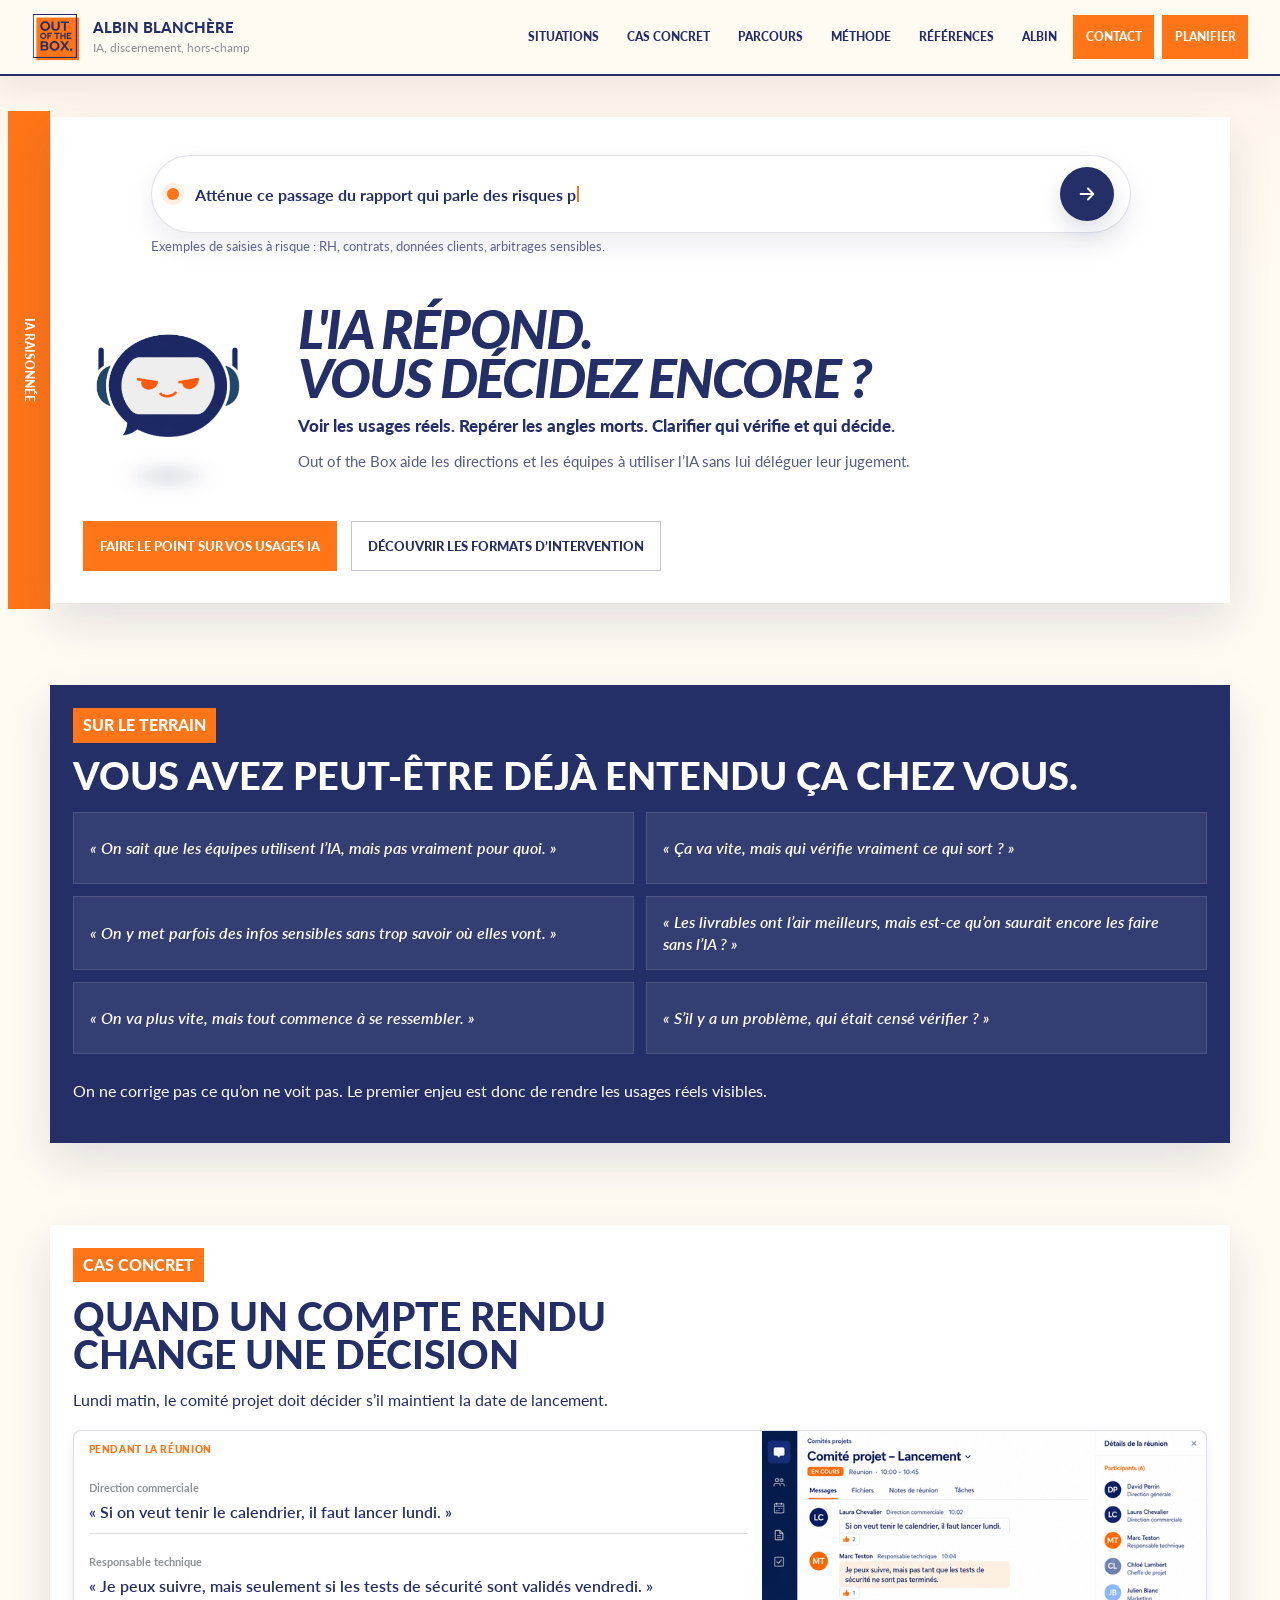
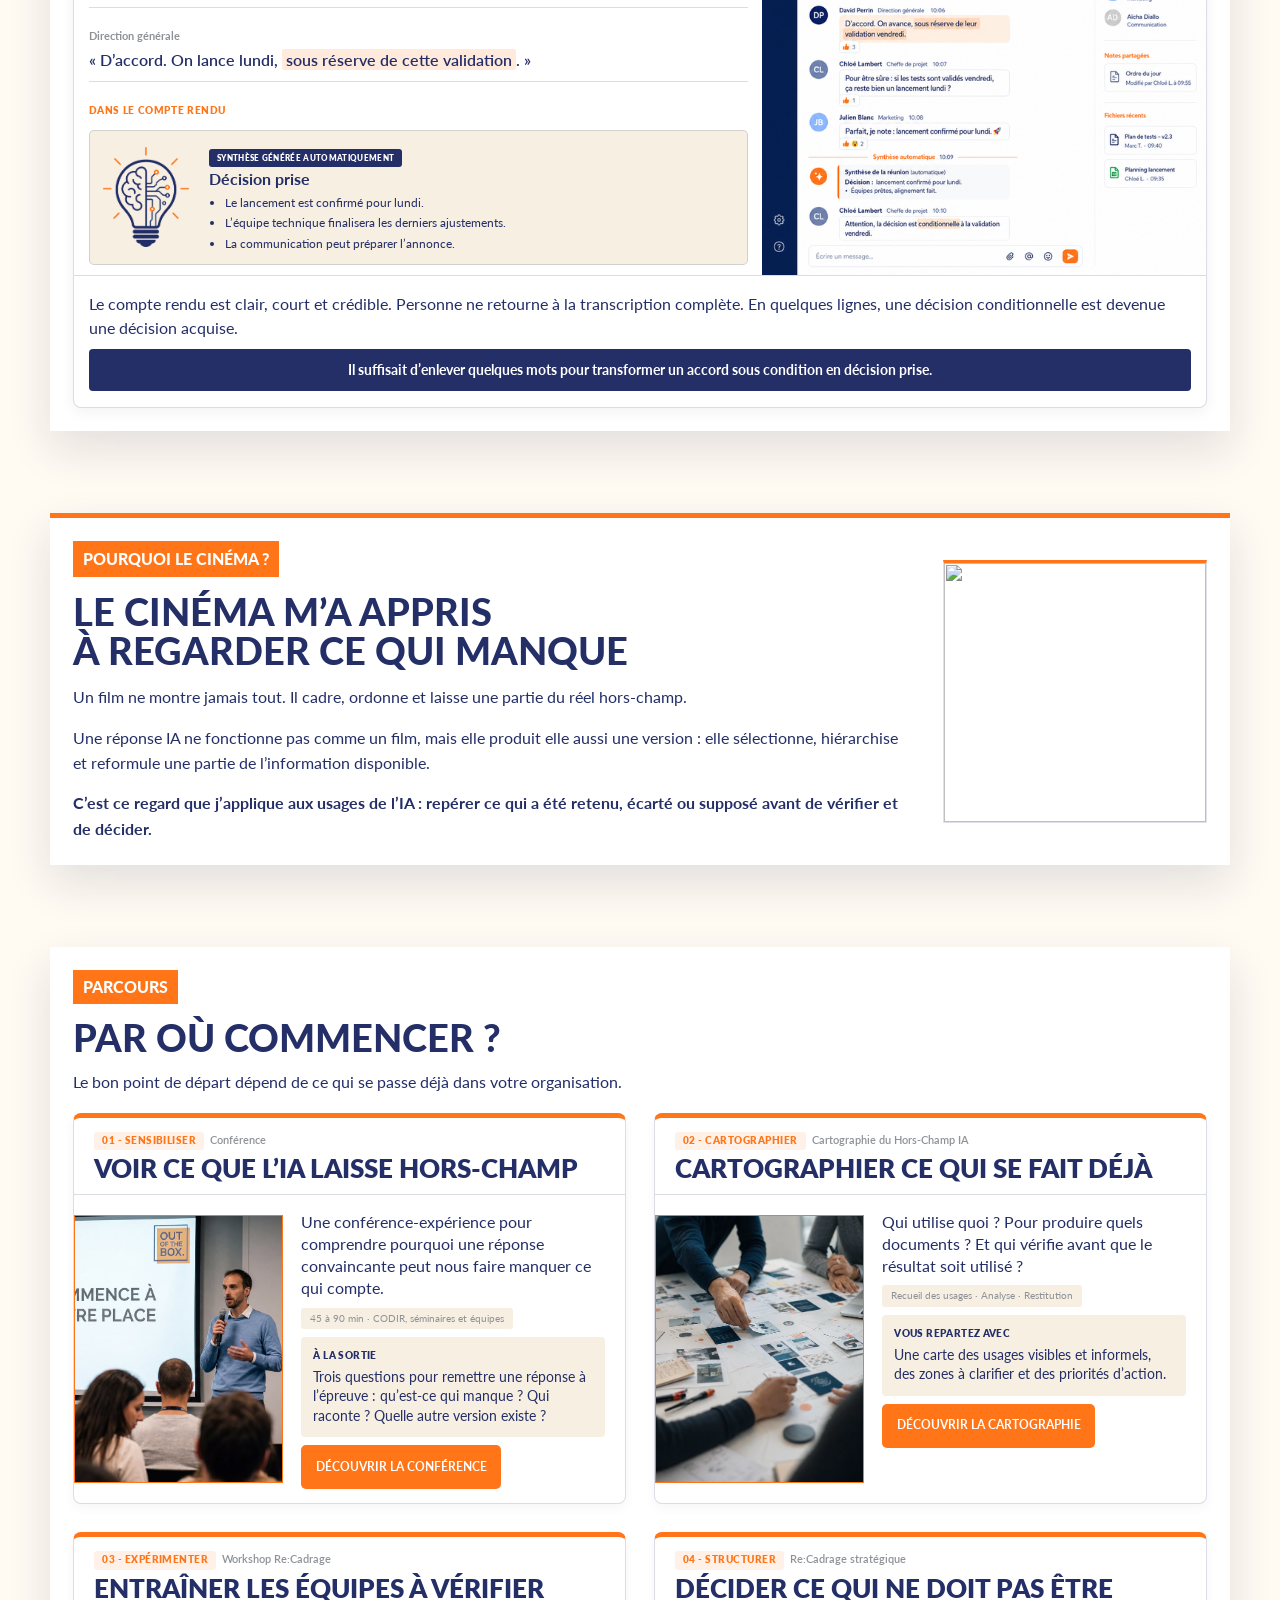
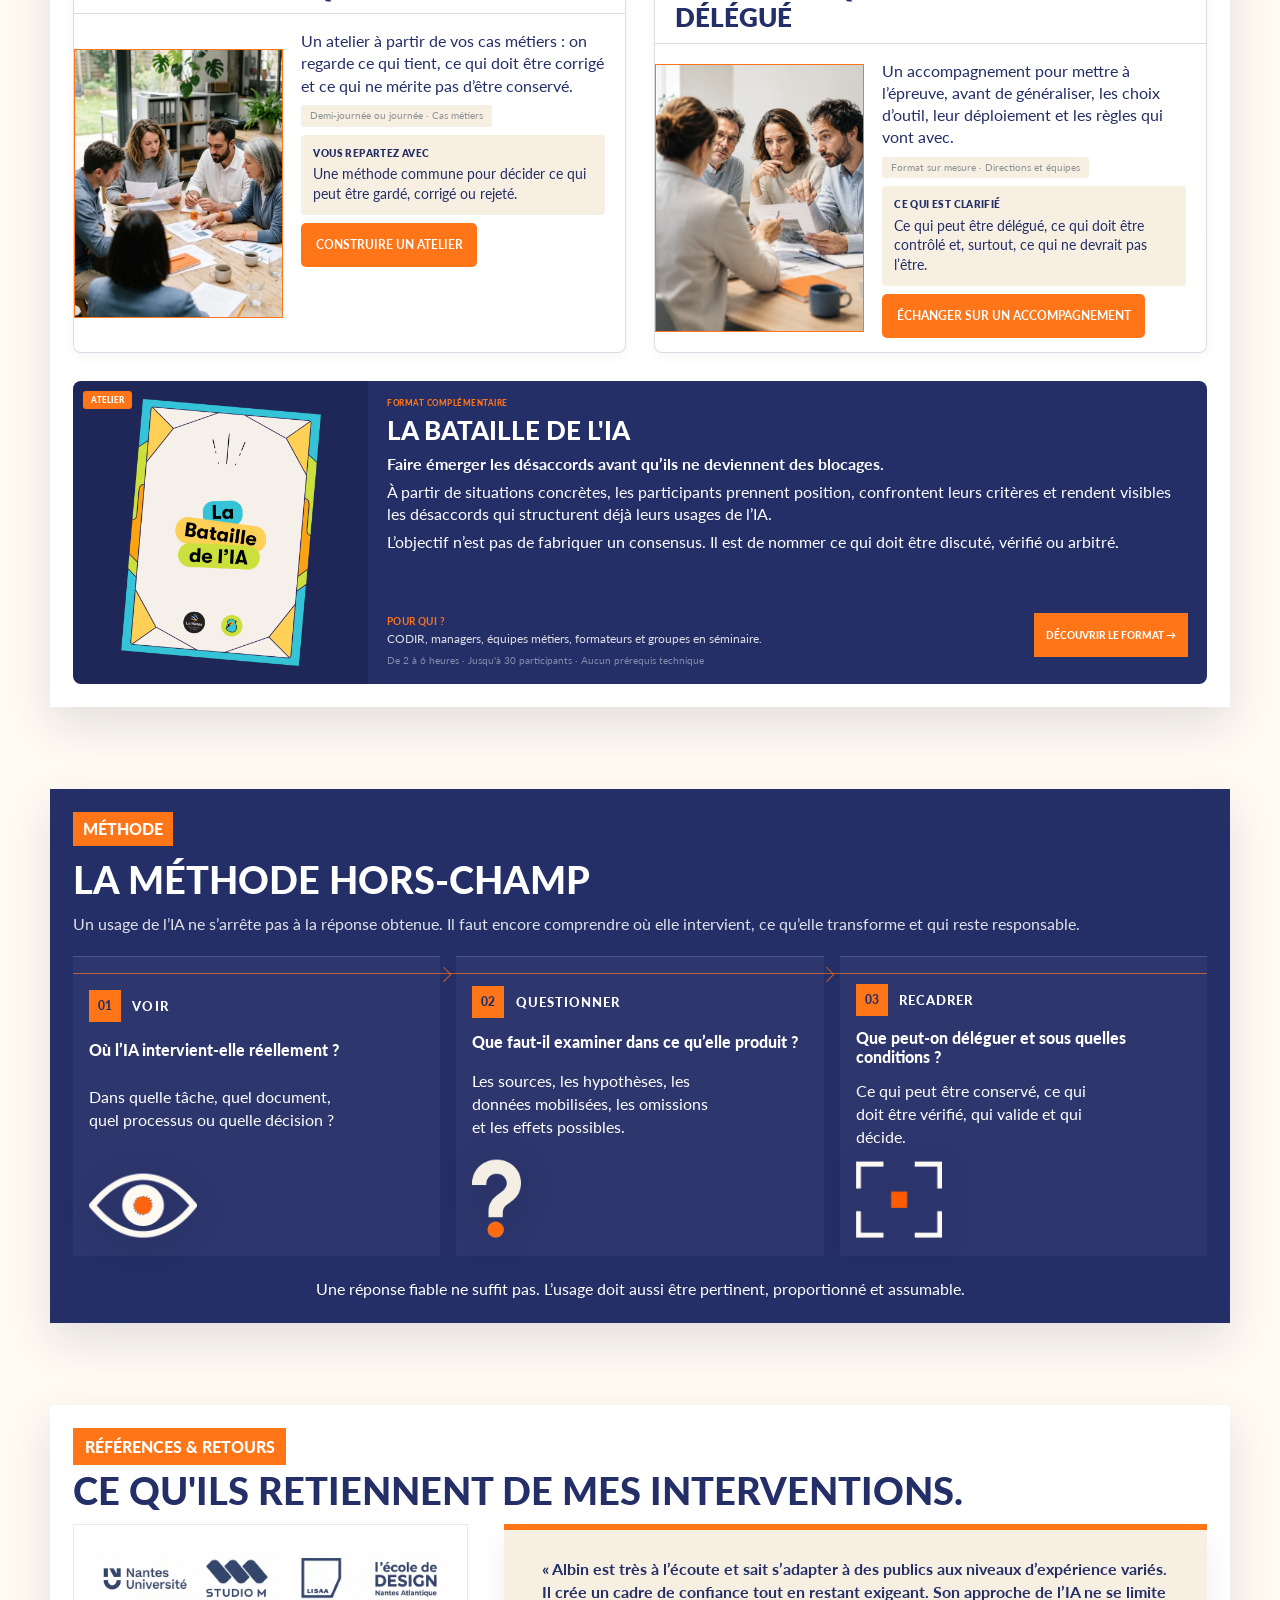
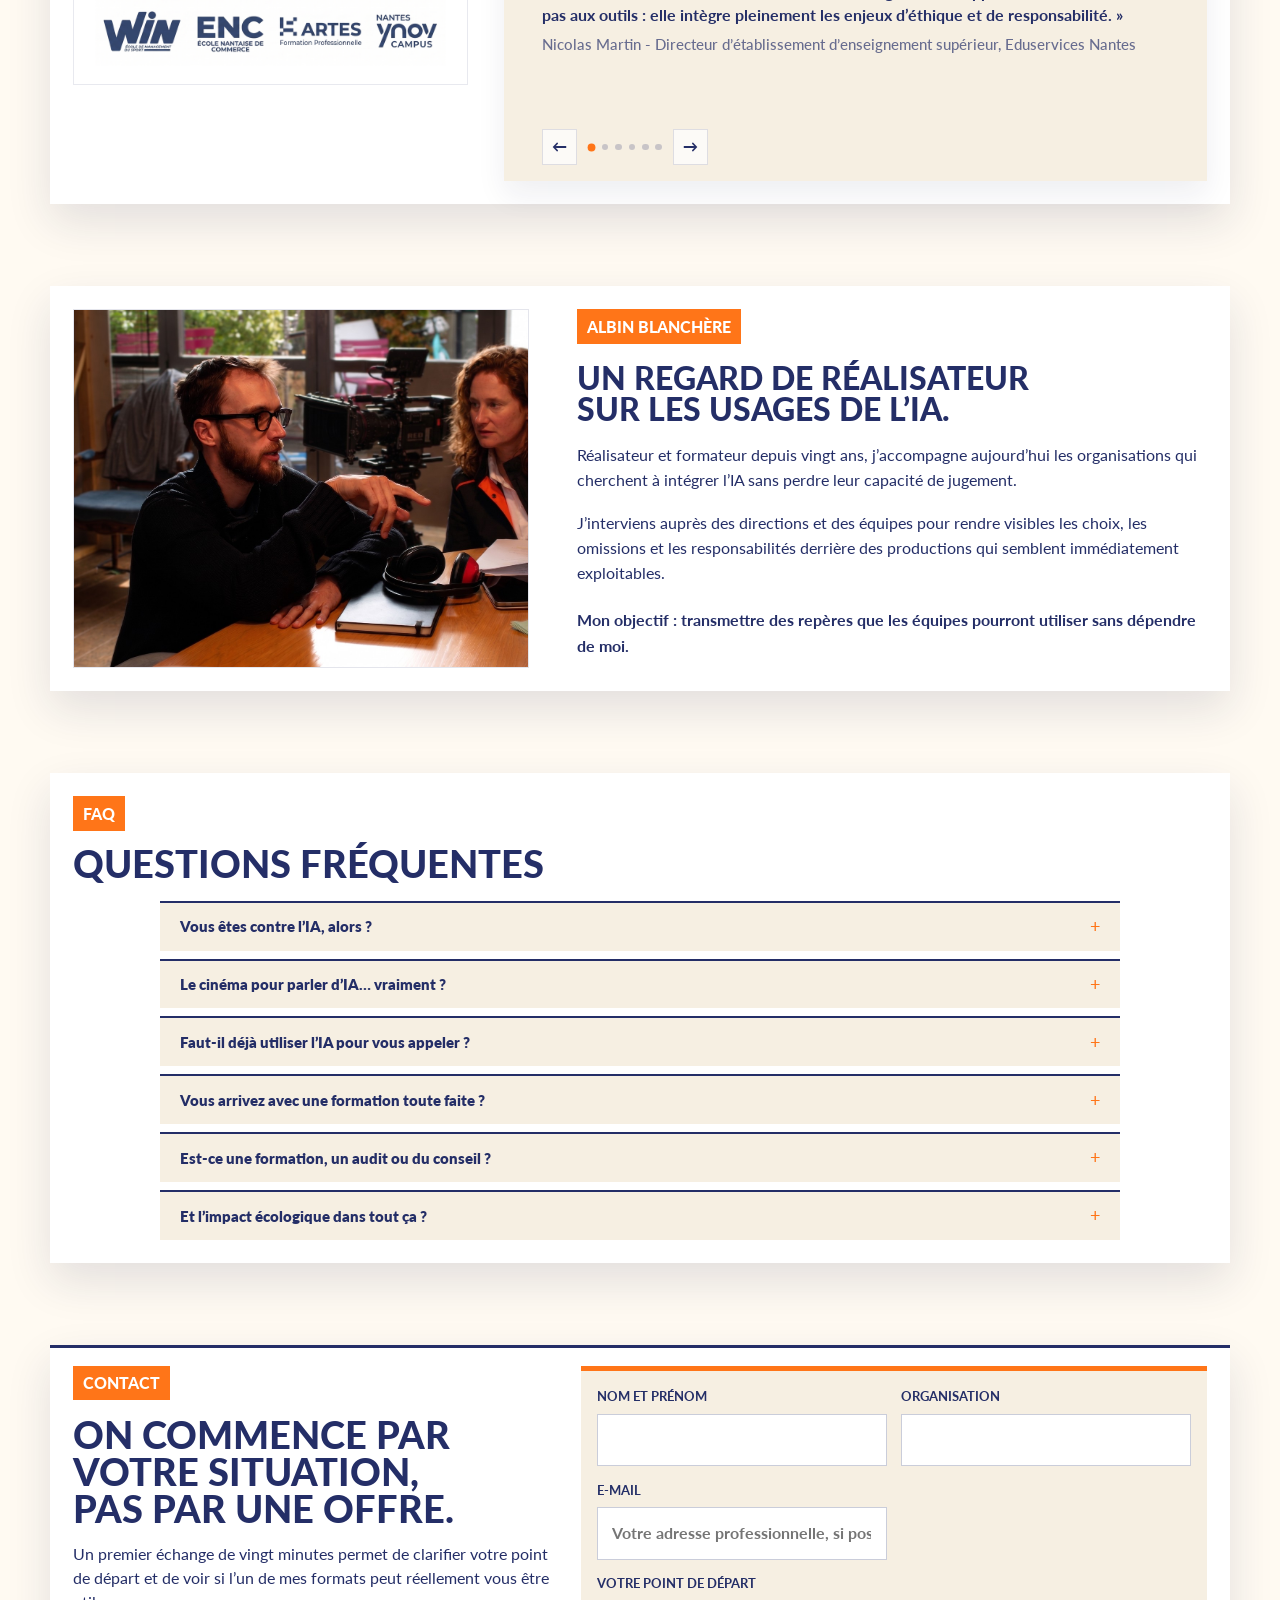
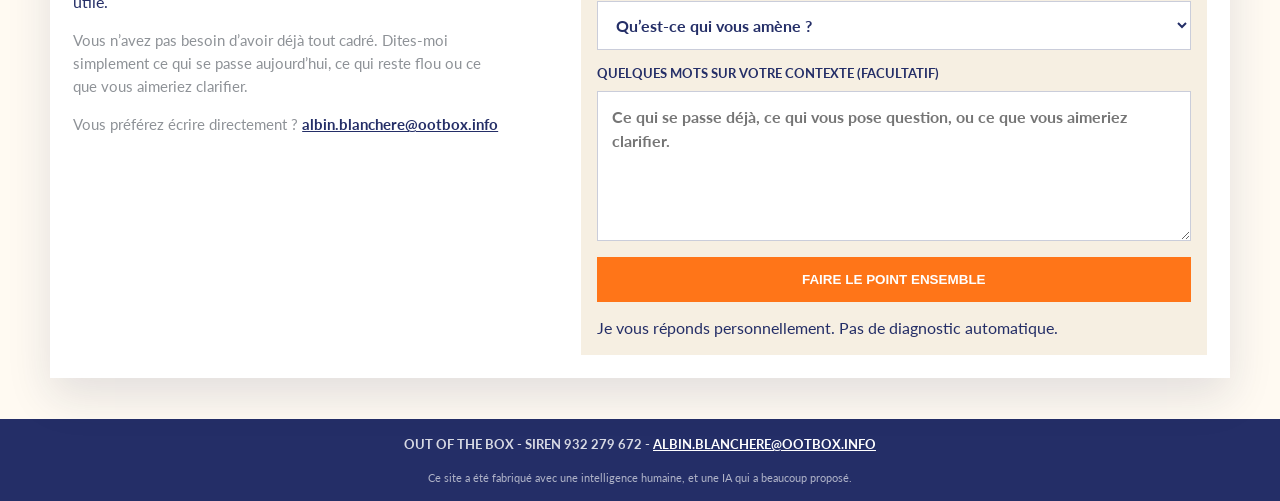
==== commit 81ae0492: "Refine site voice and responsive layout" ====
--- a/index.html
+++ b/index.html
@@ -239,7 +239,7 @@
                   </a>
                 </div>
                 <div class="product-card__content">
-                  <p class="product-desc">Une conférence-expérience pour montrer pourquoi une réponse convaincante n’est pas nécessairement une réponse complète.</p>
+                  <p class="product-desc">Une conférence-expérience pour comprendre pourquoi une réponse convaincante peut nous faire manquer ce qui compte.</p>
                   <span class="product-format">45 à 90 min · CODIR, séminaires et équipes</span>
                   <div class="product-result">
                     <span class="product-result__label">À LA SORTIE</span>
@@ -294,7 +294,7 @@
                   <img src="assets/product-workshop-illustration.webp" alt="">
                 </div>
                 <div class="product-card__content">
-                  <p class="product-desc">Un atelier pour apprendre à distinguer ce qui peut être conservé, ce qui doit être corrigé et ce qui doit être rejeté.</p>
+                  <p class="product-desc">Un atelier à partir de vos cas métiers : on regarde ce qui tient, ce qui doit être corrigé et ce qui ne mérite pas d’être conservé.</p>
                   <span class="product-format">Demi-journée ou journée · Cas métiers</span>
                   <div class="product-result">
                     <span class="product-result__label">VOUS REPARTEZ AVEC</span>
@@ -320,11 +320,11 @@
                   <img src="assets/product-strategy-illustration.webp" alt="">
                 </div>
                 <div class="product-card__content">
-                  <p class="product-desc">Un accompagnement pour mettre les choix d’outil, de déploiement et de gouvernance à l’épreuve avant de les généraliser.</p>
+                  <p class="product-desc">Un accompagnement pour mettre à l’épreuve, avant de généraliser, les choix d’outil, leur déploiement et les règles qui vont avec.</p>
                   <span class="product-format">Format sur mesure · Directions et équipes</span>
                   <div class="product-result">
                     <span class="product-result__label">CE QUI EST CLARIFIÉ</span>
-                    <p class="product-result__text">Ce qui peut être délégué, ce qui doit être contrôlé et ce qui reste humain.</p>
+                    <p class="product-result__text">Ce qui peut être délégué, ce qui doit être contrôlé et, surtout, ce qui ne devrait pas l’être.</p>
                   </div>
                   <a class="button product-card__action" href="#contact">Échanger sur un accompagnement</a>
                 </div>
@@ -342,7 +342,7 @@
               <h3>La Bataille de l'IA</h3>
               <p class="battle-desc">Faire émerger les désaccords avant qu’ils ne deviennent des blocages.</p>
               <p class="battle-text">À partir de situations concrètes, les participants prennent position, confrontent leurs critères et rendent visibles les désaccords qui structurent déjà leurs usages de l’IA.</p>
-              <p class="battle-text">L’objectif n’est pas de produire un consensus artificiel, mais de nommer ce qui doit être discuté, vérifié ou arbitré.</p>
+              <p class="battle-text">L’objectif n’est pas de fabriquer un consensus. Il est de nommer ce qui doit être discuté, vérifié ou arbitré.</p>
               <div class="battle-cta-row">
                 <div class="battle-cta-row__left">
                   <div class="battle-meta">
--- a/styles.v2.css
+++ b/styles.v2.css
@@ -2445,7 +2445,7 @@
   align-items: end;
   justify-content: start;
   gap: 0.7rem;
-  min-height: 6rem;
+  min-height: 4.5rem;
   padding-top: 0.2rem;
 }
 
@@ -2501,7 +2501,7 @@
 
 .method-eye {
   display: block;
-  width: clamp(7.25rem, 11.25vw, 9.375rem);
+  width: clamp(5.44rem, 8.44vw, 7.03rem);
   height: auto;
   transform: translateY(-0.15rem);
   filter: drop-shadow(0 6px 18px rgba(0, 0, 0, 0.12));
@@ -2509,14 +2509,14 @@
 
 .method-symbol {
   display: block;
-  width: clamp(5.8rem, 9vw, 7.5rem);
+  width: clamp(4.35rem, 6.75vw, 5.63rem);
   height: auto;
   transform: translateY(-0.15rem);
   filter: drop-shadow(0 6px 18px rgba(0, 0, 0, 0.12));
 }
 
 .method-symbol--question {
-  width: clamp(3.22rem, 5.04vw, 4.2rem);
+  width: clamp(2.42rem, 3.78vw, 3.15rem);
 }
 
 .method-note {
@@ -3176,6 +3176,23 @@
     grid-template-columns: 1fr;
   }
 
+  .about-media {
+    width: min(100%, 30rem);
+    margin-inline: auto;
+  }
+
+  .about-stage {
+    aspect-ratio: 2 / 1;
+    overflow: hidden;
+  }
+
+  .about-stage img {
+    width: 100%;
+    height: 100%;
+    object-fit: cover;
+    object-position: center 48%;
+  }
+
   .cinema-editorial {
     grid-template-columns: 1fr;
   }
@@ -3282,6 +3299,27 @@
   .section-title-one-line,
   .section-title-split span {
     white-space: normal;
+  }
+
+  #apropos .about-copy h2 span {
+    white-space: normal;
+  }
+
+  .temoignages-grid {
+    grid-template-columns: 1fr;
+    gap: 0.9rem;
+  }
+
+  .temoignages-references {
+    order: 2;
+  }
+
+  .carousel-temoignages {
+    order: 1;
+  }
+
+  .temoignages-logos img {
+    max-width: 26rem;
   }
 
   .nav-toggle {
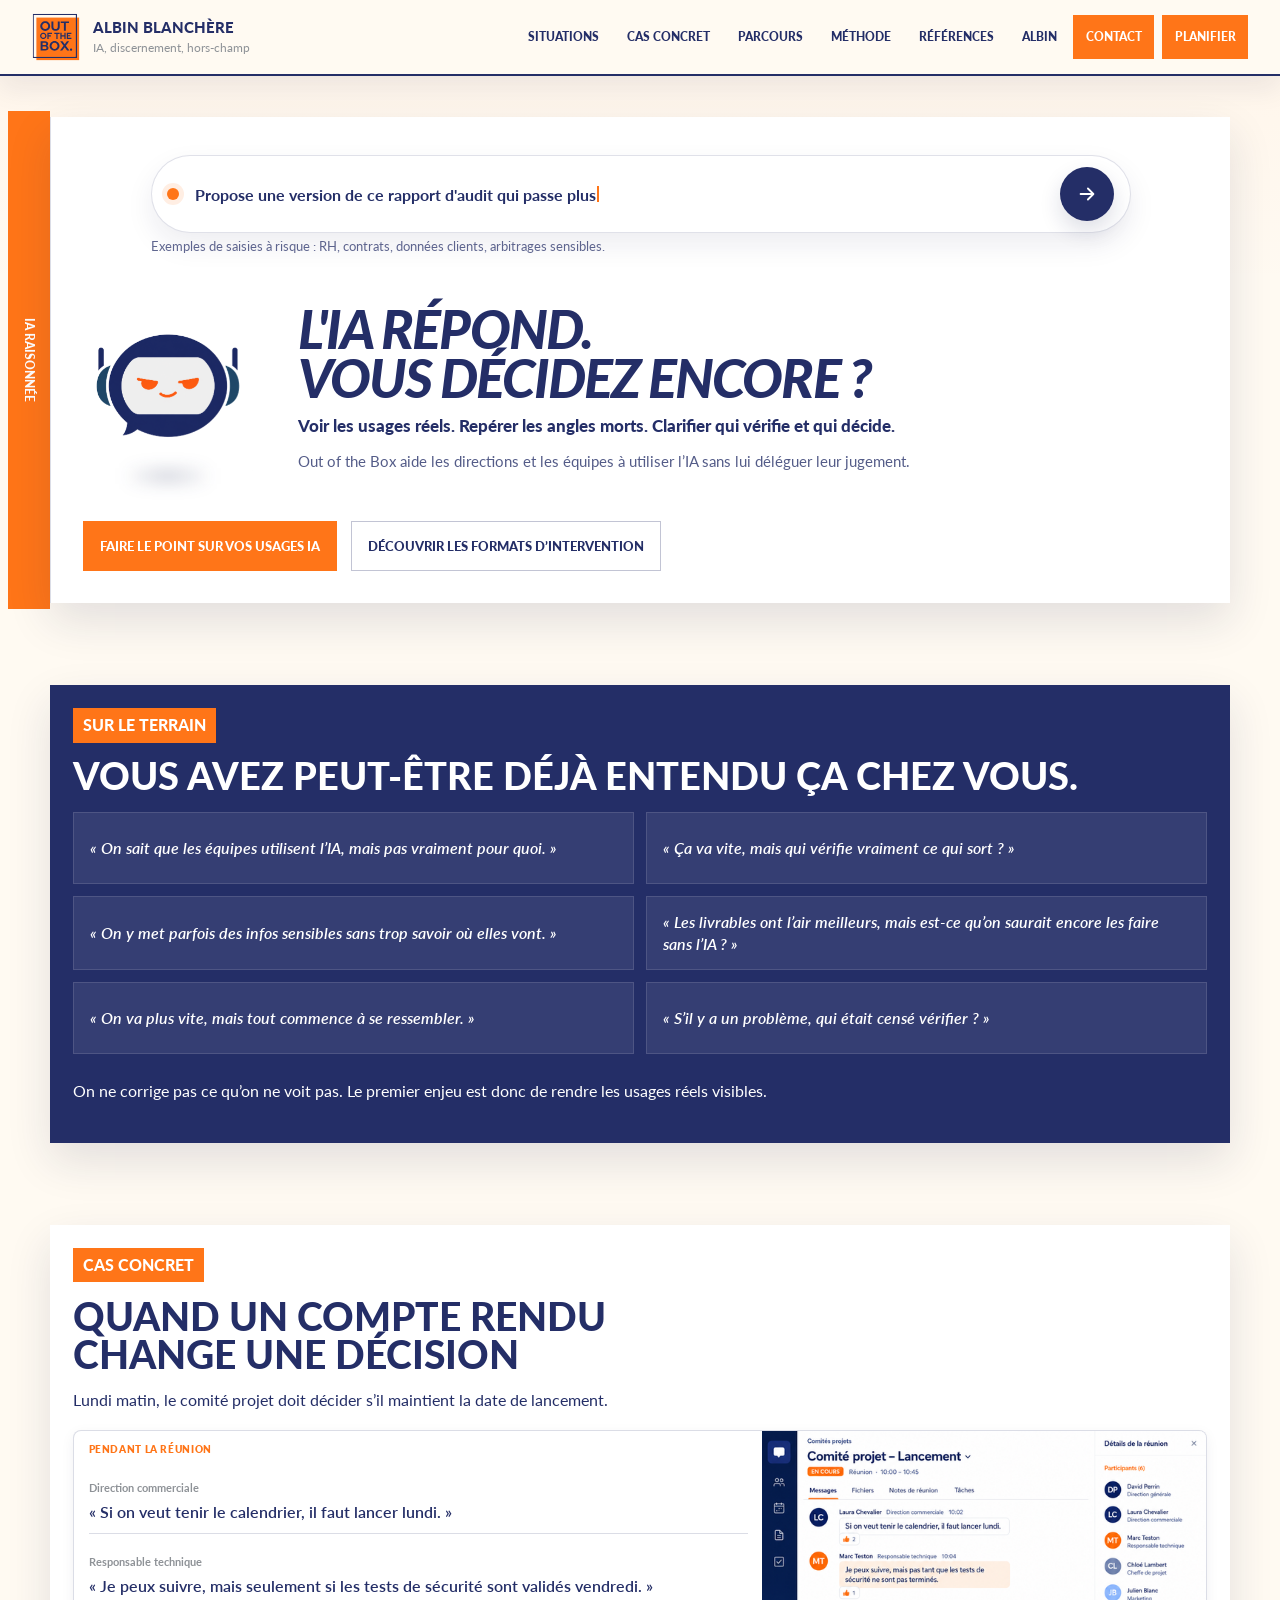
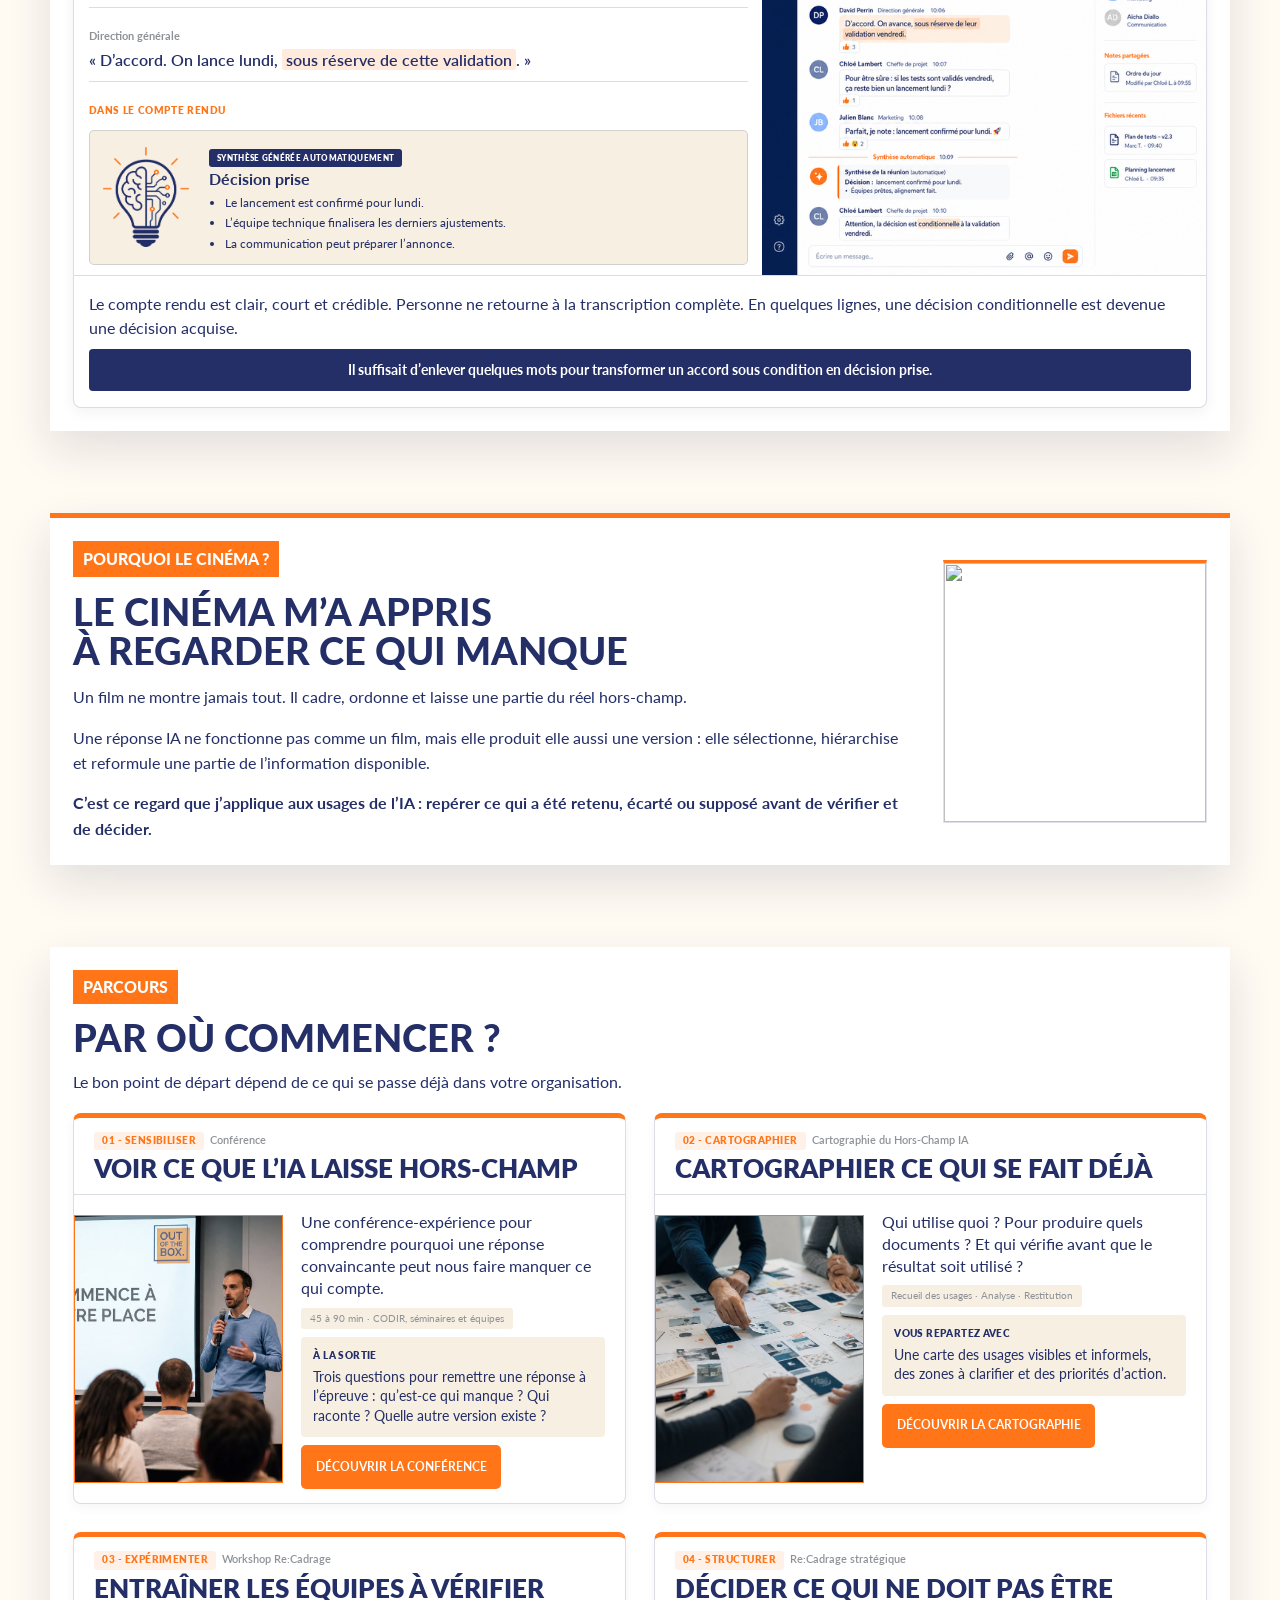
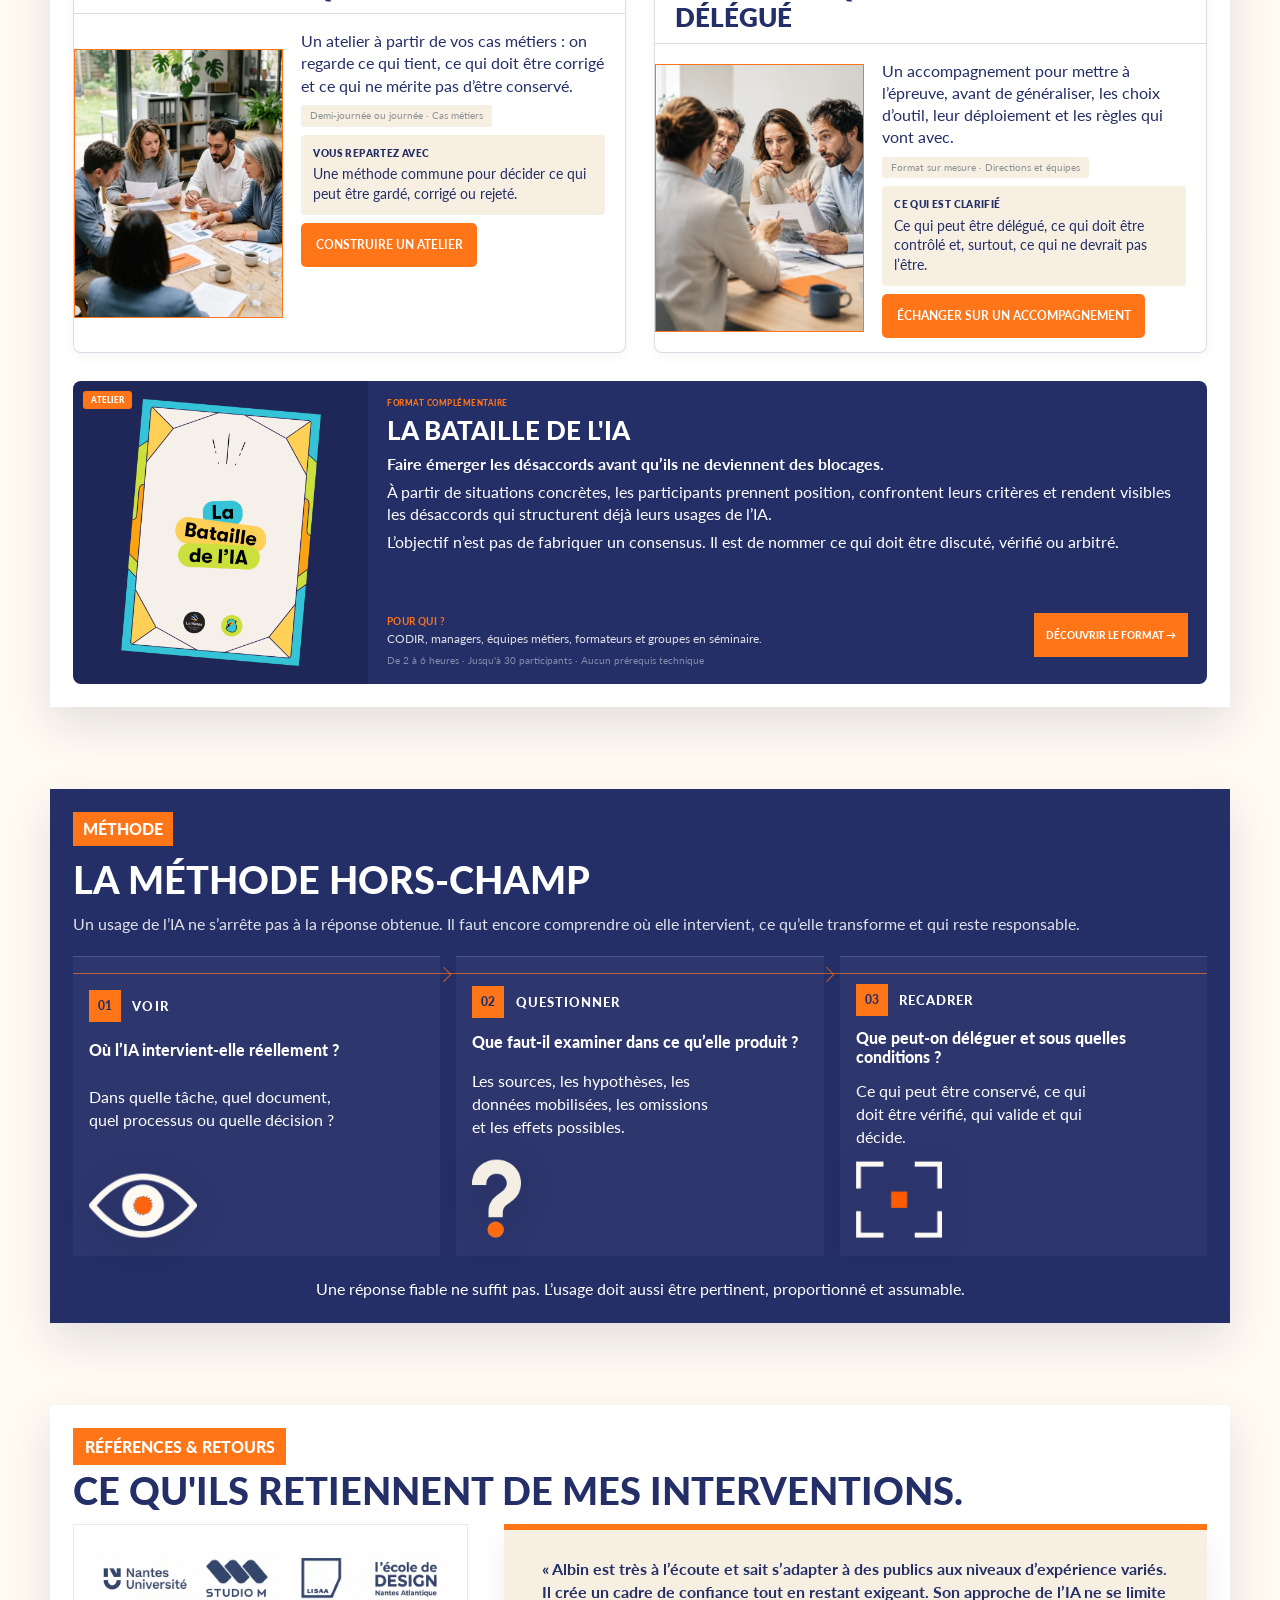
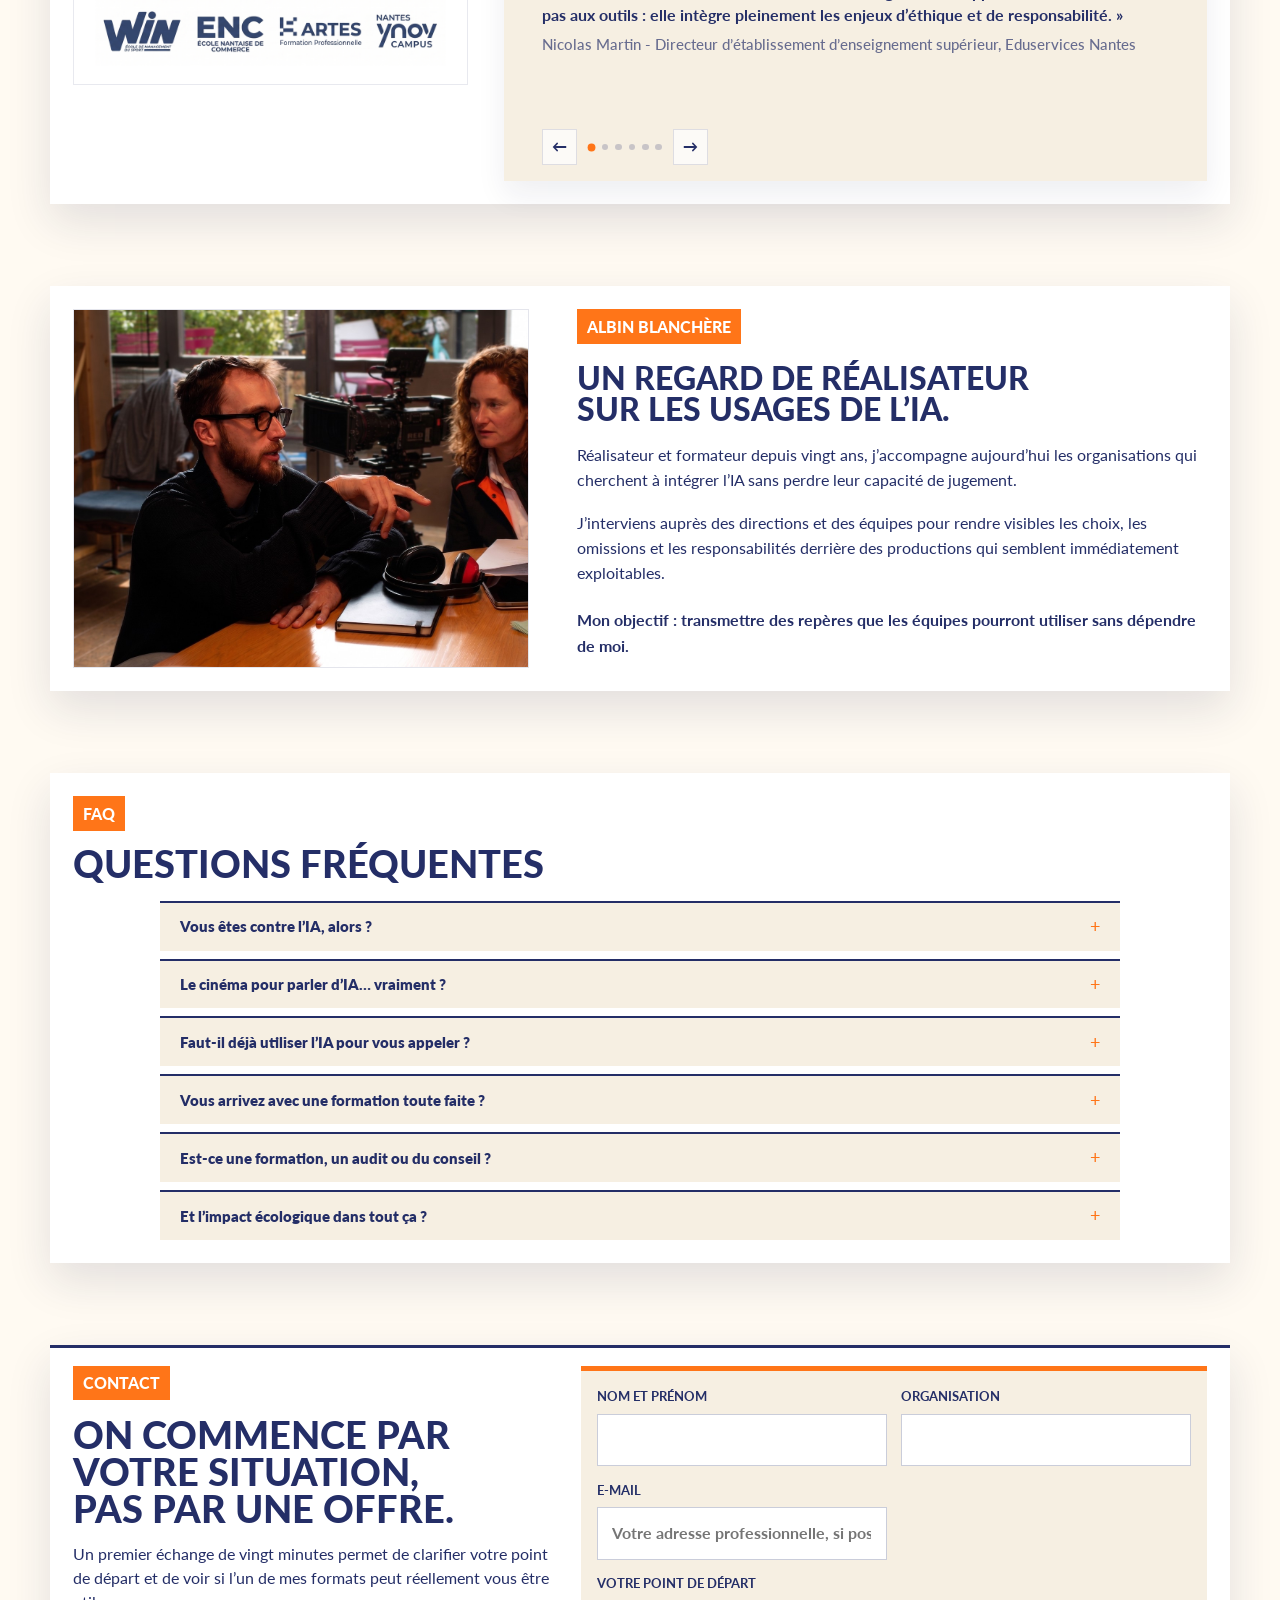
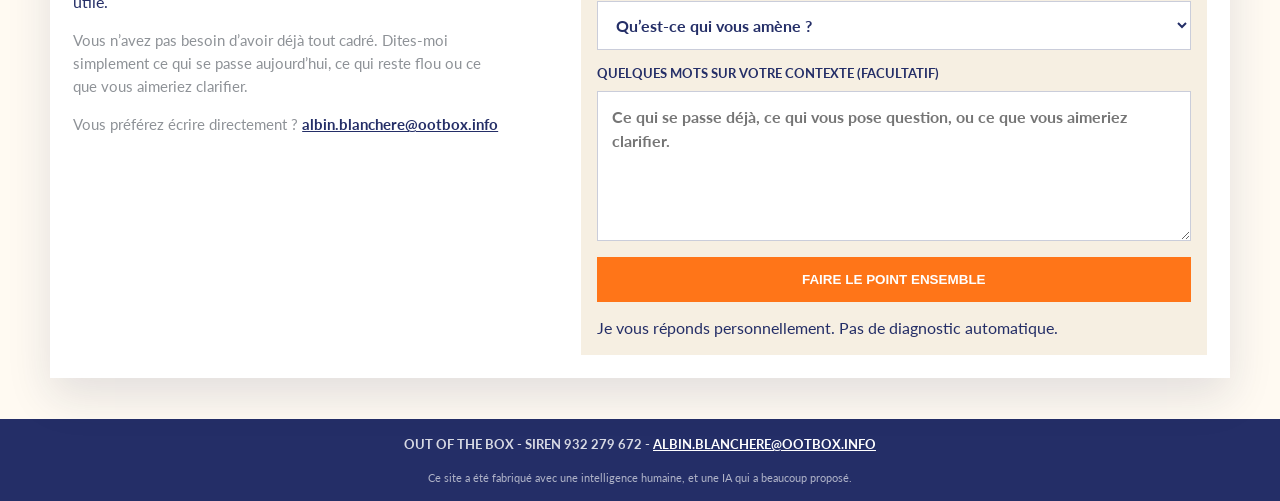
==== commit 2fc01c6d: "Add workshop and strategic accompaniment pages" ====
--- a/index.html
+++ b/index.html
@@ -300,7 +300,7 @@
                     <span class="product-result__label">VOUS REPARTEZ AVEC</span>
                     <p class="product-result__text">Une méthode commune pour décider ce qui peut être gardé, corrigé ou rejeté.</p>
                   </div>
-                  <a class="button product-card__action" href="#contact">Construire un atelier</a>
+                  <a class="button product-card__action" href="recadrage/index.html">Construire un atelier</a>
                 </div>
               </div>
             </article>
@@ -326,7 +326,7 @@
                     <span class="product-result__label">CE QUI EST CLARIFIÉ</span>
                     <p class="product-result__text">Ce qui peut être délégué, ce qui doit être contrôlé et, surtout, ce qui ne devrait pas l’être.</p>
                   </div>
-                  <a class="button product-card__action" href="#contact">Échanger sur un accompagnement</a>
+                  <a class="button product-card__action" href="recadrage-strategique/index.html">Échanger sur un accompagnement</a>
                 </div>
               </div>
             </article>
--- a/styles.v2.css
+++ b/styles.v2.css
@@ -4722,4 +4722,152 @@
   .battle-game-cover img { animation: none; }
 }
 
-
+/* ============================
+   WORKSHOP RE:CADRAGE
+   ============================ */
+.recadrage-main { padding-bottom: clamp(1.4rem, 3vw, 2.2rem); }
+.recadrage-hero { padding: clamp(1.2rem, 2.8vw, 2.4rem) 0 0; }
+.recadrage-hero-panel { display: grid; grid-template-columns: minmax(0, 1.08fr) minmax(20rem, .92fr); gap: clamp(1.1rem, 3vw, 2.6rem); align-items: stretch; padding: clamp(1.15rem, 2.8vw, 2.2rem); background: var(--white); border-top: 7px solid var(--orange); box-shadow: var(--shadow); }
+.recadrage-hero-copy { display: grid; align-content: center; gap: clamp(.8rem, 1.8vw, 1.2rem); min-width: 0; }
+.recadrage-hero h1 { color: var(--blue); font-size: clamp(2.6rem, 5vw, 5.25rem); font-style: italic; line-height: .86; }
+.recadrage-lead { max-width: 43rem; color: var(--blue); font-size: clamp(1.06rem, 1.28vw, 1.27rem); font-weight: 700; line-height: 1.42; }
+.recadrage-hook { display: grid; gap: .18rem; max-width: 44rem; padding-left: .85rem; border-left: 5px solid var(--orange); color: var(--blue); line-height: 1.42; }
+.recadrage-hook strong { font-size: clamp(1.04rem, 1.22vw, 1.2rem); }
+.recadrage-hero-media { display: grid; grid-template-rows: auto auto; align-self: center; min-height: 0; margin: 0; overflow: hidden; border-left: 6px solid var(--blue); background: var(--paper-strong); }
+.recadrage-hero-media img { width: 100%; height: clamp(18rem, 30vw, 24rem); min-height: 0; object-fit: cover; object-position: center; }
+.recadrage-hero-media figcaption { padding: .65rem .8rem; background: var(--paper-strong); color: var(--blue); font-size: .78rem; font-weight: 700; }
+.recadrage-check-section, .recadrage-flow-section, .recadrage-takeaway-section, .recadrage-final { display: grid; gap: clamp(1rem, 2vw, 1.45rem); margin-top: clamp(.95rem, 2vw, 1.25rem); padding: clamp(1rem, 2.4vw, 1.65rem); background: var(--white); box-shadow: var(--shadow); }
+.recadrage-section-heading { display: grid; gap: .72rem; max-width: 66rem; }
+.recadrage-section-heading h2, .recadrage-final h2, .recadrage-lab h2 { color: var(--blue); font-size: clamp(1.7rem, 2.75vw, 2.7rem); line-height: .96; }
+.recadrage-intro { max-width: 65rem; color: var(--blue); font-size: clamp(1rem, 1.18vw, 1.18rem); line-height: 1.48; }
+.recadrage-check-grid { display: grid; grid-template-columns: repeat(3, minmax(0, 1fr)); gap: .8rem; }
+.recadrage-check-grid article { display: grid; align-content: start; gap: .58rem; min-width: 0; min-height: 0; padding: 1rem; border: 1px solid var(--line); background: var(--paper-strong); transition: transform .22s var(--ease), box-shadow .22s var(--ease), border-color .22s var(--ease); }
+.recadrage-check-grid article:nth-child(2) { border-top: 5px solid var(--orange); }
+.recadrage-check-grid article span { color: rgba(36, 46, 103, .56); font-size: .74rem; font-weight: 900; }
+.recadrage-check-grid h3 { color: var(--blue); font-size: clamp(1.02rem, 1.16vw, 1.15rem); line-height: 1.08; }
+.recadrage-check-grid p { color: var(--blue); font-size: .98rem; line-height: 1.44; }
+.recadrage-lab-section { margin-top: clamp(.95rem, 2vw, 1.25rem); }
+.recadrage-lab-panel { display: grid; grid-template-columns: minmax(0, 1.12fr) minmax(18rem, .88fr); gap: clamp(1rem, 3vw, 2.6rem); padding: clamp(1rem, 2.4vw, 1.65rem); background: var(--blue); box-shadow: var(--shadow); }
+.recadrage-lab-copy { display: grid; align-content: center; gap: .8rem; }
+.recadrage-lab-copy h2 { color: #fff; font-size: clamp(1.8rem, 3vw, 3rem); line-height: .94; }
+.recadrage-lab-copy h2 span, .recadrage-takeaway-copy h2 span { display: block; }
+.recadrage-lab-copy > p:last-child { max-width: 44rem; color: rgba(255,255,255,.94); font-size: 1.04rem; line-height: 1.5; }
+.recadrage-lab-notes { display: grid; gap: .65rem; align-content: center; }
+.recadrage-lab-notes p { margin: 0; padding: .9rem 1rem; border: 1px solid rgba(255,255,255,.24); color: rgba(255,255,255,.95); font-weight: 700; line-height: 1.34; transition: transform .22s var(--ease), border-color .22s var(--ease), background-color .22s var(--ease); }
+.recadrage-lab-notes p:nth-child(2) { border-left: 5px solid var(--orange); }
+.recadrage-flow { display: grid; grid-template-columns: repeat(4, minmax(0, 1fr)); gap: 0; padding: 0; margin: 0; list-style: none; counter-reset: none; }
+.recadrage-flow li { display: grid; grid-template-columns: auto 1fr; gap: .7rem; min-width: 0; padding: .95rem; border-top: 5px solid var(--blue); border-right: 1px solid var(--line); background: var(--paper-strong); transition: transform .22s var(--ease), box-shadow .22s var(--ease), border-color .22s var(--ease); }
+.recadrage-flow li:nth-child(2), .recadrage-flow li:nth-child(4) { border-top-color: var(--orange); }
+.recadrage-flow li:last-child { border-right: 0; }
+.recadrage-flow > li > span { display: grid; place-items: center; width: 2rem; height: 2rem; border-radius: 50%; background: var(--blue); color: #fff; font-size: .72rem; font-weight: 900; }
+.recadrage-flow li:nth-child(2) > span, .recadrage-flow li:nth-child(4) > span { background: var(--orange); }
+.recadrage-flow li > div { display: grid; gap: .42rem; }
+.recadrage-flow h3 { color: var(--blue); font-size: .98rem; line-height: 1.08; }
+.recadrage-flow p { color: var(--blue); font-size: .92rem; line-height: 1.42; }
+.recadrage-takeaway-section { grid-template-columns: minmax(0, 1fr) minmax(19rem, .85fr); align-items: stretch; }
+.recadrage-takeaway-copy { display: grid; align-content: center; gap: .8rem; padding: clamp(.2rem, 1vw, .5rem); }
+.recadrage-takeaway-copy h2 { color: var(--blue); font-size: clamp(1.7rem, 2.65vw, 2.6rem); line-height: .96; }
+.recadrage-takeaway-copy > p:last-child { color: var(--blue); font-size: 1.04rem; line-height: 1.5; }
+.recadrage-takeaway-list { display: grid; gap: .65rem; align-content: center; margin: 0; padding: 1rem; list-style: none; border-left: 6px solid var(--orange); background: var(--paper-strong); }
+.recadrage-takeaway-list li { position: relative; padding-left: 1.25rem; color: var(--blue); font-weight: 700; line-height: 1.4; }
+.recadrage-takeaway-list li::before { content: ""; position: absolute; top: .55em; left: 0; width: .52rem; height: .52rem; border-radius: 50%; background: var(--orange); }
+.recadrage-final { grid-template-columns: minmax(0, 1.16fr) minmax(18rem, .84fr); align-items: start; border-top: 7px solid var(--orange); }
+.recadrage-final > div:first-child { display: grid; gap: .8rem; }
+.recadrage-final > div:first-child > p:last-child { max-width: 50rem; color: var(--blue); font-size: 1rem; line-height: 1.5; }
+.recadrage-final-side { display: grid; gap: 1rem; padding: 1rem; background: var(--paper-strong); border-left: 6px solid var(--blue); }
+.recadrage-final-side p { color: var(--blue); line-height: 1.45; }
+.recadrage-final-side strong { display: block; margin-bottom: .35rem; font-size: .82rem; }
+.recadrage-final-statement { grid-column: 1 / -1; margin: 0; padding-top: 1rem; border-top: 1px solid var(--line); color: var(--blue); font-size: clamp(1.1rem, 1.6vw, 1.5rem); font-weight: 900; line-height: 1.08; text-align: center; }
+@media (hover: hover) and (pointer: fine) {
+  .recadrage-check-grid article:hover, .recadrage-flow li:hover { transform: translateY(-4px); border-color: var(--orange); box-shadow: 0 10px 22px rgba(36, 46, 103, .14); }
+  .recadrage-lab-notes p:hover { transform: translateX(5px); border-color: var(--orange); background: rgba(255,255,255,.06); }
+}
+@media (max-width: 960px) {
+  .recadrage-hero-panel, .recadrage-lab-panel, .recadrage-takeaway-section, .recadrage-final { grid-template-columns: 1fr; }
+  .recadrage-hero-media { min-height: 0; }
+  .recadrage-flow { grid-template-columns: repeat(2, minmax(0, 1fr)); gap: .7rem; }
+  .recadrage-flow li { border-right: 0; }
+}
+@media (max-width: 680px) {
+  .recadrage-hero h1 { font-size: clamp(2.35rem, 12vw, 3.7rem); }
+  .recadrage-check-grid, .recadrage-flow { grid-template-columns: 1fr; }
+  .recadrage-check-grid article { min-height: auto; }
+  .recadrage-hero-media img { height: 17rem; }
+}
+@media (prefers-reduced-motion: reduce) {
+  .recadrage-check-grid article, .recadrage-flow li, .recadrage-lab-notes p { transition: none; }
+  .recadrage-check-grid article:hover, .recadrage-flow li:hover, .recadrage-lab-notes p:hover { transform: none; }
+}
+
+/* ============================
+   RE:CADRAGE STRATÉGIQUE
+   ============================ */
+.strategic-main { padding-bottom: clamp(1.4rem, 3vw, 2.2rem); }
+.strategic-hero { padding: clamp(1.2rem, 2.8vw, 2.4rem) 0 0; }
+.strategic-hero-panel { display: grid; grid-template-columns: minmax(0, 1.1fr) minmax(20rem, .9fr); gap: clamp(1.1rem, 3vw, 2.6rem); align-items: stretch; padding: clamp(1.15rem, 2.8vw, 2.2rem); background: var(--white); border-top: 7px solid var(--orange); box-shadow: var(--shadow); }
+.strategic-hero-copy { display: grid; align-content: center; gap: clamp(.8rem, 1.8vw, 1.2rem); min-width: 0; }
+.strategic-hero h1 { color: var(--blue); font-size: clamp(2.5rem, 4.8vw, 5.1rem); font-style: italic; line-height: .86; }
+.strategic-lead { max-width: 44rem; color: var(--blue); font-size: clamp(1.06rem, 1.28vw, 1.27rem); font-weight: 700; line-height: 1.42; }
+.strategic-hook { display: grid; gap: .18rem; max-width: 46rem; padding-left: .85rem; border-left: 5px solid var(--orange); color: var(--blue); line-height: 1.42; }
+.strategic-hook strong { font-size: clamp(1.03rem, 1.2vw, 1.18rem); }
+.strategic-hero-media { display: grid; grid-template-rows: auto auto; align-self: center; margin: 0; overflow: hidden; border-left: 6px solid var(--blue); background: var(--paper-strong); }
+.strategic-hero-media img { width: 100%; height: clamp(18rem, 29vw, 23rem); object-fit: cover; object-position: center; }
+.strategic-hero-media figcaption { padding: .65rem .8rem; background: var(--paper-strong); color: var(--blue); font-size: .78rem; font-weight: 700; }
+.strategic-signal-section, .strategic-flow-section, .strategic-outcome-section, .strategic-final { display: grid; gap: clamp(1rem, 2vw, 1.45rem); margin-top: clamp(.95rem, 2vw, 1.25rem); padding: clamp(1rem, 2.4vw, 1.65rem); background: var(--white); box-shadow: var(--shadow); }
+.strategic-section-heading { display: grid; gap: .72rem; max-width: 72rem; }
+.strategic-section-heading h2, .strategic-final h2 { color: var(--blue); font-size: clamp(1.68rem, 2.7vw, 2.65rem); line-height: .96; }
+.strategic-signal-section .strategic-section-heading h2 span { display: block; }
+.strategic-signal-grid { display: grid; grid-template-columns: repeat(3, minmax(0, 1fr)); gap: .8rem; }
+.strategic-signal-grid article { display: grid; gap: .62rem; align-content: start; min-width: 0; padding: 1rem; background: var(--paper-strong); border: 1px solid var(--line); transition: transform .22s var(--ease), box-shadow .22s var(--ease), border-color .22s var(--ease); }
+.strategic-signal-grid article:nth-child(2) { border-top: 5px solid var(--orange); }
+.strategic-signal-grid h3 { color: var(--blue); font-size: clamp(1rem, 1.13vw, 1.12rem); line-height: 1.08; }
+.strategic-signal-grid p { color: var(--blue); font-size: .98rem; line-height: 1.45; }
+.strategic-situations-section { margin-top: clamp(.95rem, 2vw, 1.25rem); }
+.strategic-situations-panel { display: grid; grid-template-columns: minmax(0, 1.1fr) minmax(18rem, .9fr); gap: clamp(1rem, 3vw, 2.6rem); padding: clamp(1rem, 2.4vw, 1.65rem); background: var(--blue); box-shadow: var(--shadow); }
+.strategic-situations-copy { display: grid; align-content: center; gap: .8rem; }
+.strategic-situations-copy h2 { color: #fff; font-size: clamp(1.8rem, 3vw, 3rem); line-height: .94; }
+.strategic-situations-copy > p:last-child { max-width: 44rem; color: rgba(255,255,255,.94); font-size: 1.04rem; line-height: 1.5; }
+.strategic-situations-list { display: grid; gap: .65rem; align-content: center; }
+.strategic-situations-list p { margin: 0; padding: .9rem 1rem; border: 1px solid rgba(255,255,255,.24); color: rgba(255,255,255,.95); font-weight: 700; line-height: 1.34; transition: transform .22s var(--ease), border-color .22s var(--ease), background-color .22s var(--ease); }
+.strategic-situations-list p:nth-child(2) { border-left: 5px solid var(--orange); }
+.strategic-flow { display: grid; grid-template-columns: repeat(5, minmax(0, 1fr)); gap: .7rem; padding: 0; margin: 0; list-style: none; }
+.strategic-flow li { display: grid; grid-template-rows: auto 1fr; gap: .72rem; min-width: 0; padding: 1rem; background: var(--paper-strong); border-top: 5px solid var(--blue); transition: transform .22s var(--ease), box-shadow .22s var(--ease), border-color .22s var(--ease); }
+.strategic-flow li:nth-child(even) { border-top-color: var(--orange); }
+.strategic-flow li > span { display: grid; place-items: center; width: 2rem; height: 2rem; border-radius: 50%; background: var(--blue); color: #fff; font-size: .72rem; font-weight: 900; }
+.strategic-flow li:nth-child(even) > span { background: var(--orange); }
+.strategic-flow li > div { display: grid; gap: .42rem; }
+.strategic-flow h3 { color: var(--blue); font-size: .96rem; line-height: 1.08; }
+.strategic-flow p { color: var(--blue); font-size: .9rem; line-height: 1.42; }
+.strategic-outcome-section { grid-template-columns: minmax(0, 1fr) minmax(20rem, .9fr); align-items: stretch; }
+.strategic-outcome-copy { display: grid; align-content: center; gap: .8rem; padding: clamp(.2rem, 1vw, .5rem); }
+.strategic-outcome-copy h2 { color: var(--blue); font-size: clamp(1.68rem, 2.65vw, 2.6rem); line-height: .96; }
+.strategic-outcome-copy > p:last-child { color: var(--blue); font-size: 1.04rem; line-height: 1.5; }
+.strategic-outcome-list { display: grid; gap: .62rem; align-content: center; margin: 0; padding: 1rem; list-style: none; border-left: 6px solid var(--orange); background: var(--paper-strong); }
+.strategic-outcome-list li { position: relative; padding-left: 1.25rem; color: var(--blue); font-weight: 700; line-height: 1.4; }
+.strategic-outcome-list li::before { content: ""; position: absolute; top: .55em; left: 0; width: .52rem; height: .52rem; border-radius: 50%; background: var(--orange); }
+.strategic-final { grid-template-columns: minmax(0, 1.16fr) minmax(18rem, .84fr); align-items: start; border-top: 7px solid var(--orange); }
+.strategic-final > div:first-child { display: grid; gap: .8rem; }
+.strategic-final > div:first-child > p:last-child { max-width: 50rem; color: var(--blue); font-size: 1rem; line-height: 1.5; }
+.strategic-final-side { display: grid; gap: 1rem; padding: 1rem; background: var(--paper-strong); border-left: 6px solid var(--blue); }
+.strategic-final-side p { color: var(--blue); line-height: 1.45; }
+.strategic-final-side strong { display: block; margin-bottom: .35rem; font-size: .82rem; }
+.strategic-final-statement { grid-column: 1 / -1; margin: 0; padding-top: 1rem; border-top: 1px solid var(--line); color: var(--blue); font-size: clamp(1.1rem, 1.6vw, 1.5rem); font-weight: 900; line-height: 1.08; text-align: center; }
+@media (hover: hover) and (pointer: fine) {
+  .strategic-signal-grid article:hover, .strategic-flow li:hover { transform: translateY(-4px); border-color: var(--orange); box-shadow: 0 10px 22px rgba(36, 46, 103, .14); }
+  .strategic-situations-list p:hover { transform: translateX(5px); border-color: var(--orange); background: rgba(255,255,255,.06); }
+}
+@media (max-width: 960px) {
+  .strategic-hero-panel, .strategic-situations-panel, .strategic-outcome-section, .strategic-final { grid-template-columns: 1fr; }
+  .strategic-flow { grid-template-columns: repeat(3, minmax(0, 1fr)); }
+}
+@media (max-width: 680px) {
+  .strategic-hero h1 { font-size: clamp(2.35rem, 12vw, 3.7rem); }
+  .strategic-hero-media img { height: 17rem; }
+  .strategic-signal-grid, .strategic-flow { grid-template-columns: 1fr; }
+}
+@media (prefers-reduced-motion: reduce) {
+  .strategic-signal-grid article, .strategic-flow li, .strategic-situations-list p { transition: none; }
+  .strategic-signal-grid article:hover, .strategic-flow li:hover, .strategic-situations-list p:hover { transform: none; }
+}
+
+
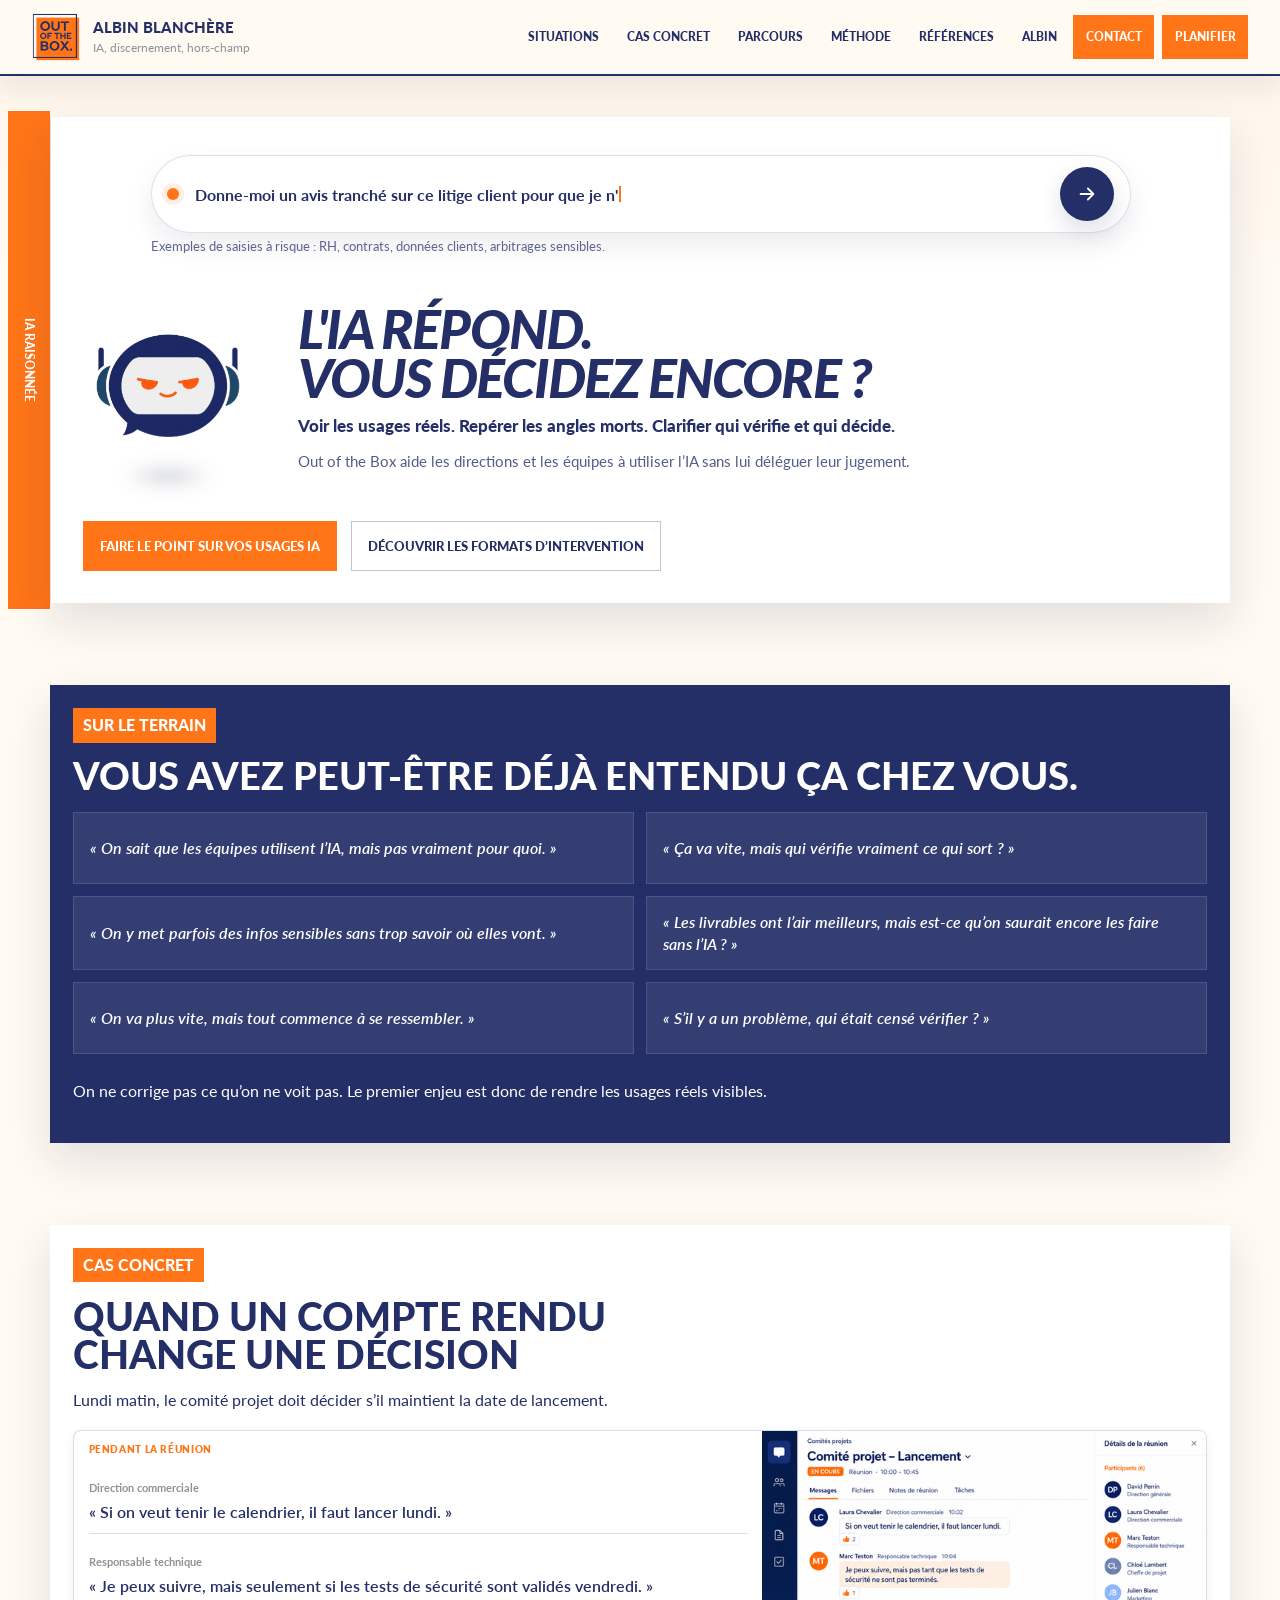
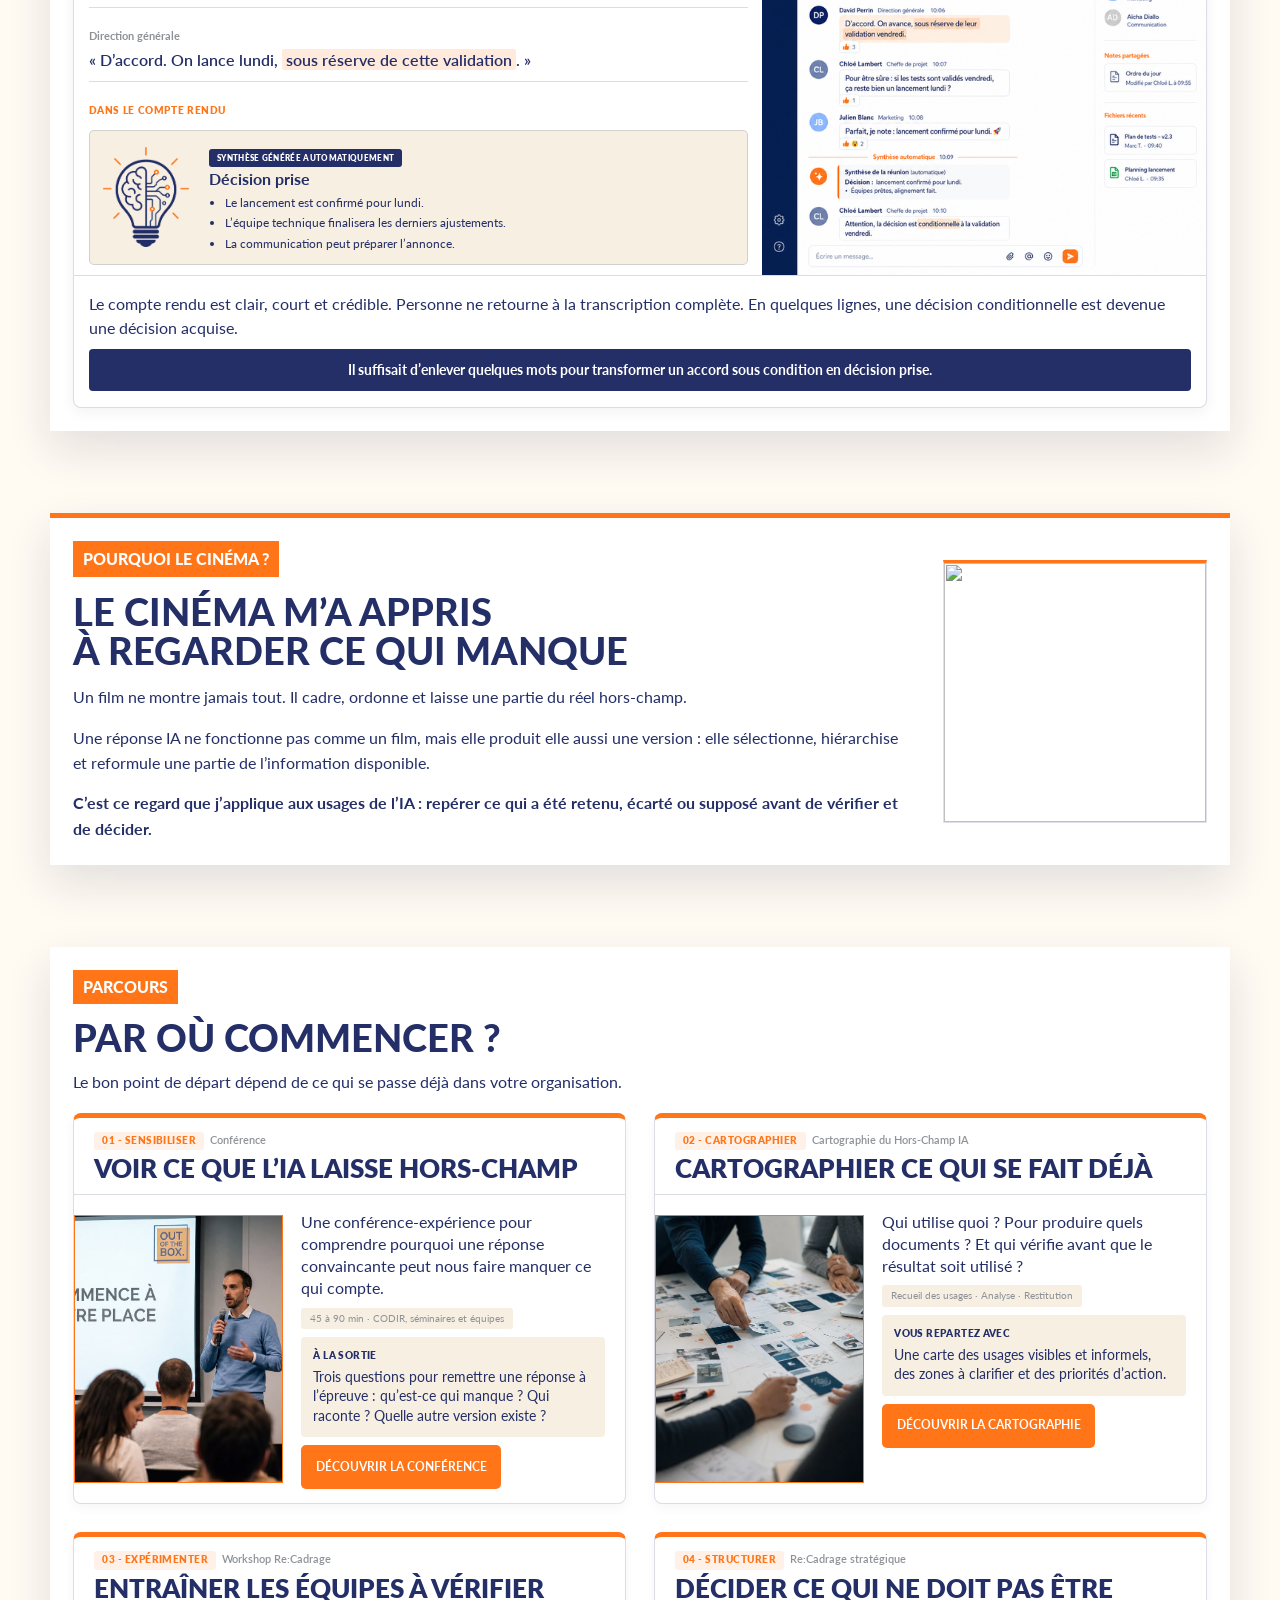
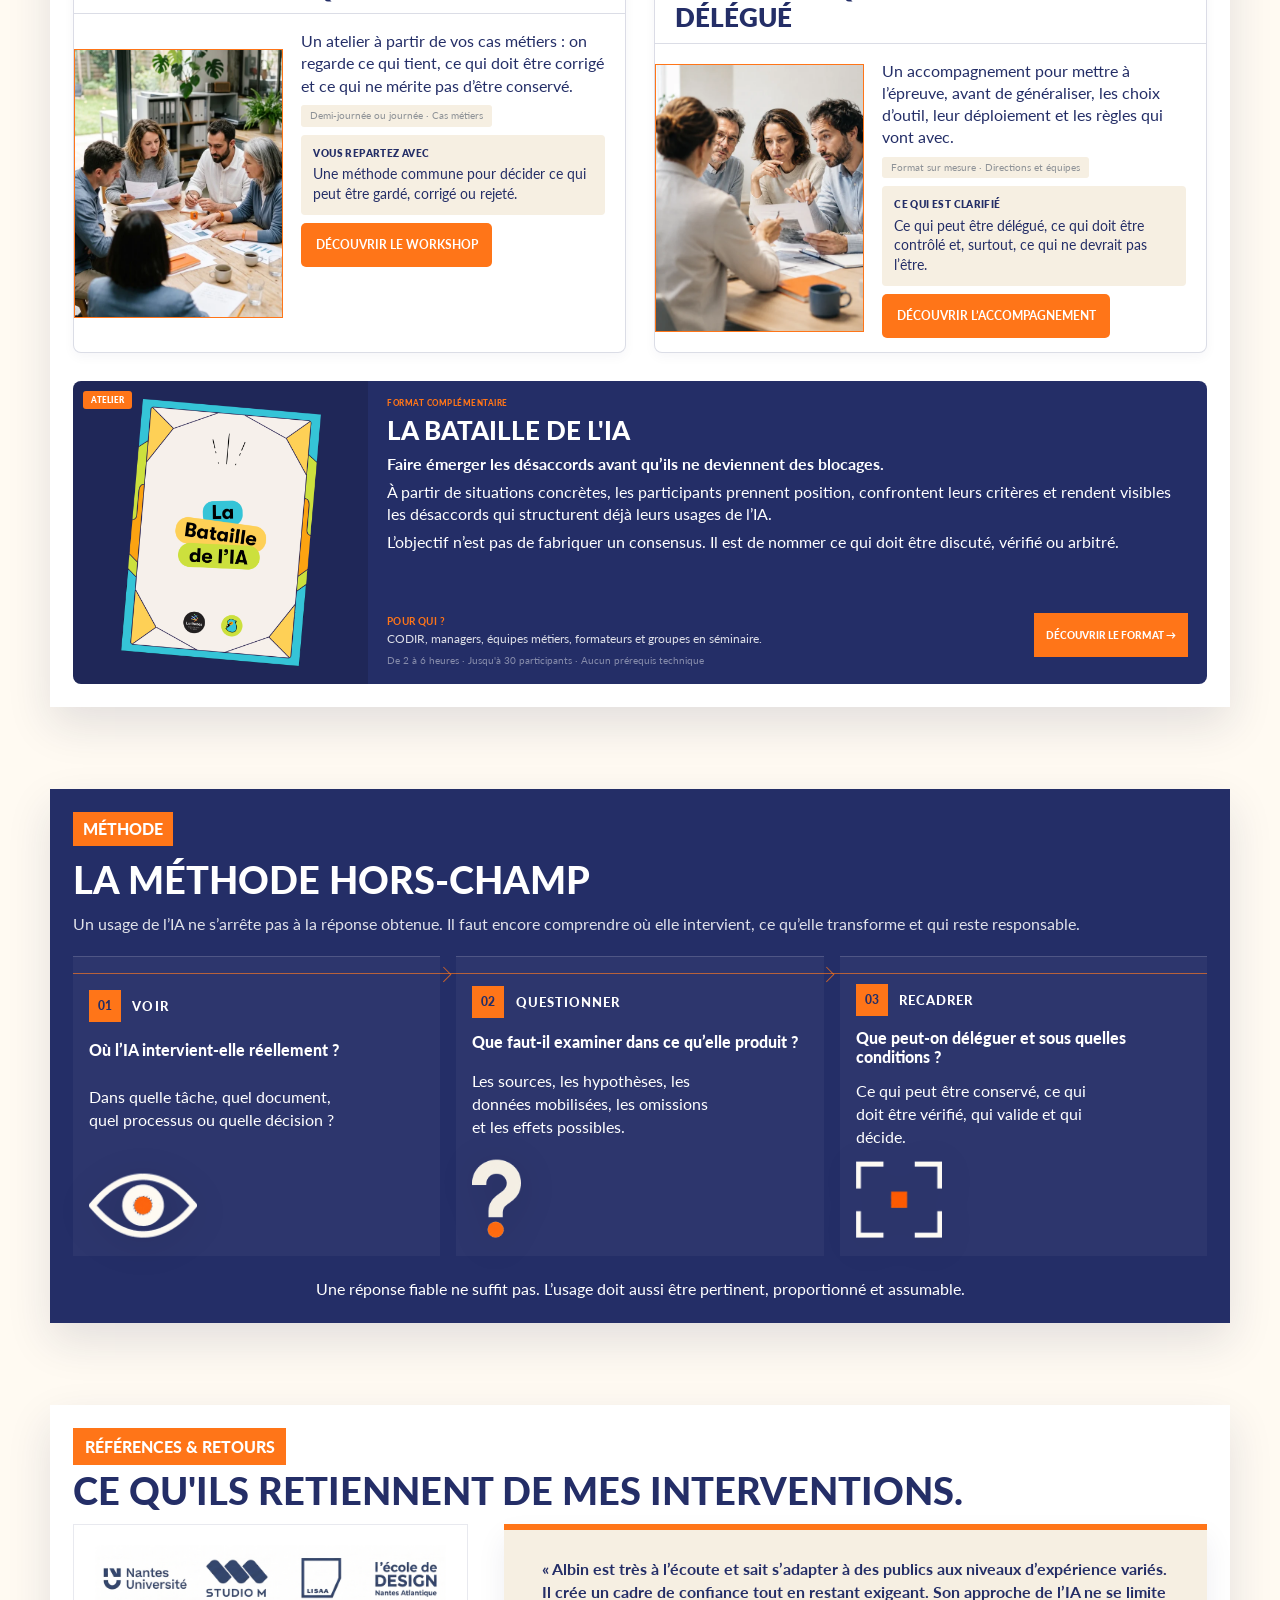
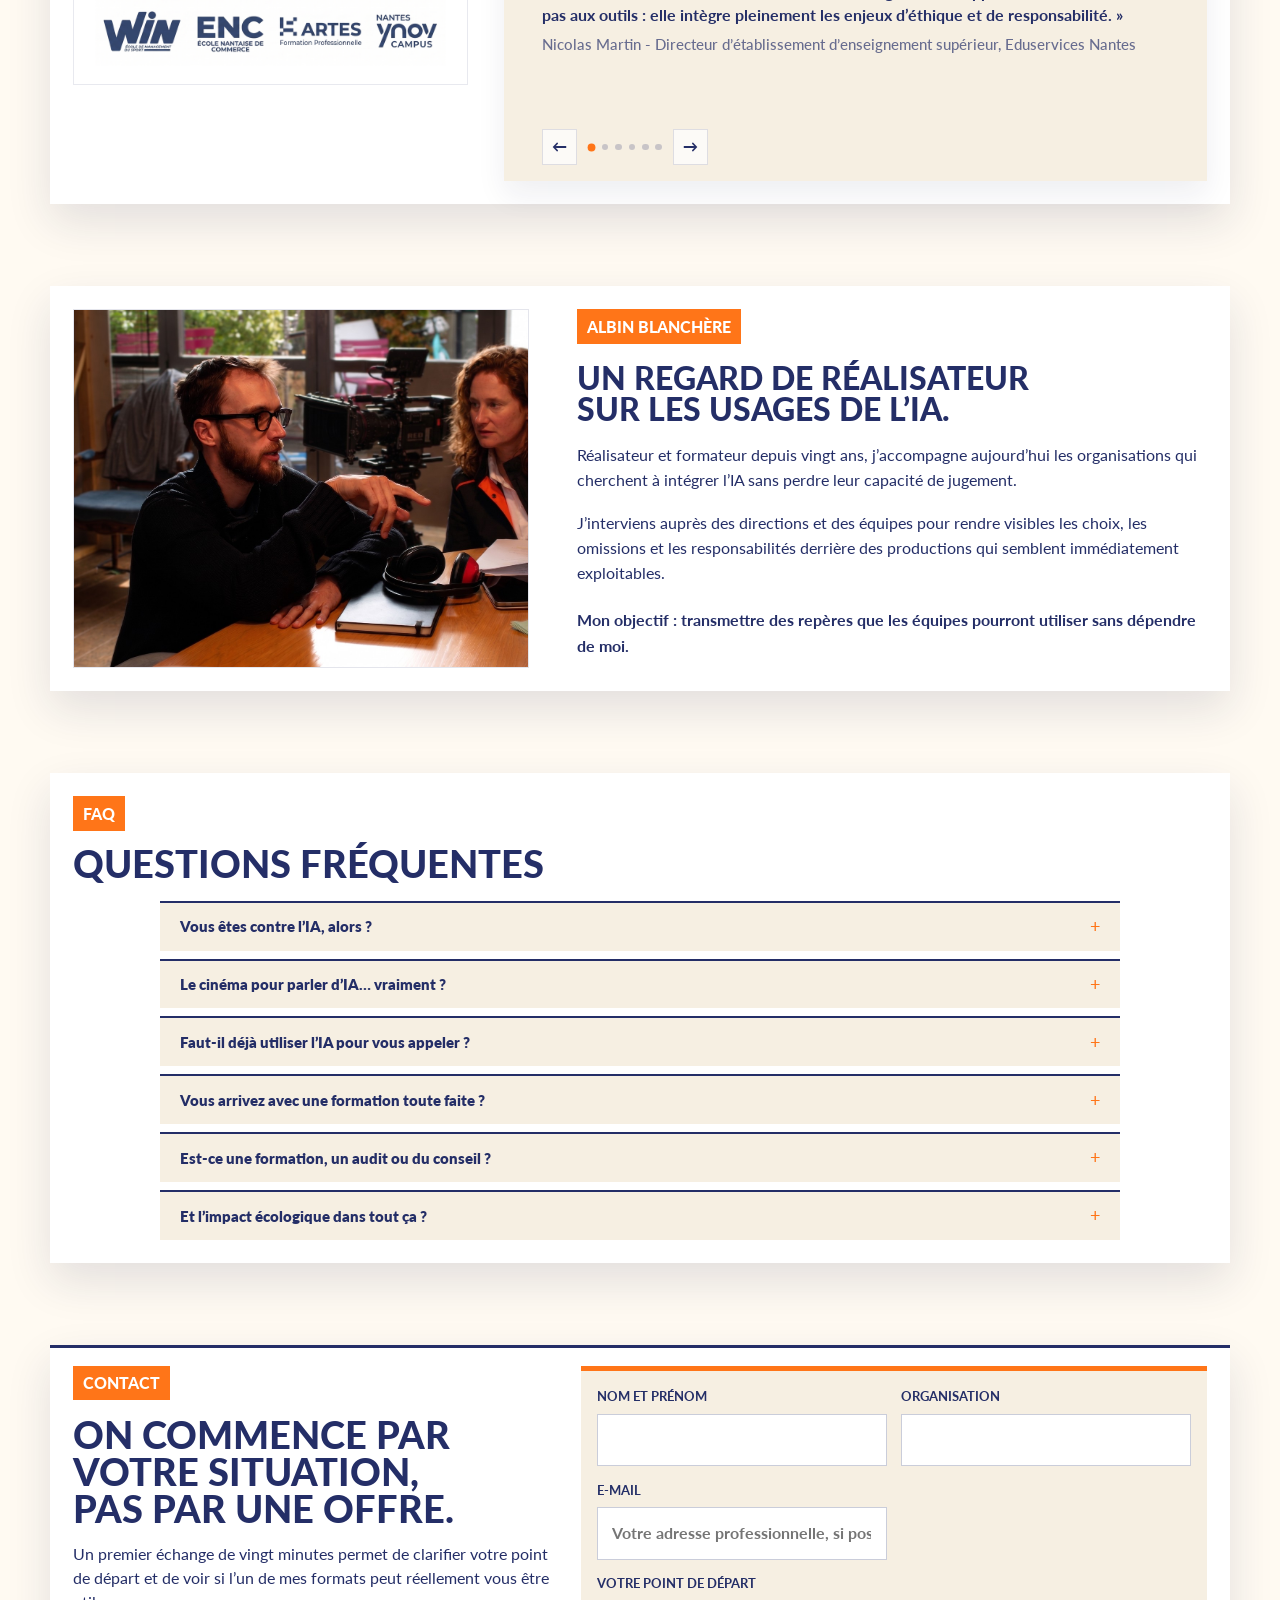
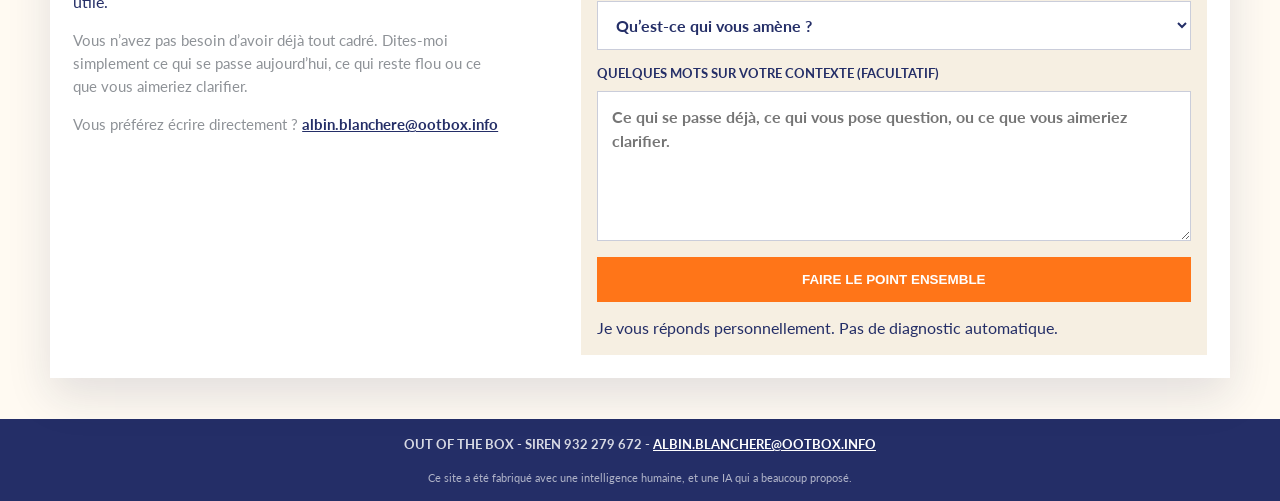
==== commit 02d6d11a: "Align conference page with live script" ====
--- a/index.html
+++ b/index.html
@@ -300,7 +300,7 @@
                     <span class="product-result__label">VOUS REPARTEZ AVEC</span>
                     <p class="product-result__text">Une méthode commune pour décider ce qui peut être gardé, corrigé ou rejeté.</p>
                   </div>
-                  <a class="button product-card__action" href="recadrage/index.html">Construire un atelier</a>
+                  <a class="button product-card__action" href="recadrage/index.html">Découvrir le workshop</a>
                 </div>
               </div>
             </article>
@@ -326,7 +326,7 @@
                     <span class="product-result__label">CE QUI EST CLARIFIÉ</span>
                     <p class="product-result__text">Ce qui peut être délégué, ce qui doit être contrôlé et, surtout, ce qui ne devrait pas l’être.</p>
                   </div>
-                  <a class="button product-card__action" href="recadrage-strategique/index.html">Échanger sur un accompagnement</a>
+                  <a class="button product-card__action" href="recadrage-strategique/index.html">Découvrir l’accompagnement</a>
                 </div>
               </div>
             </article>
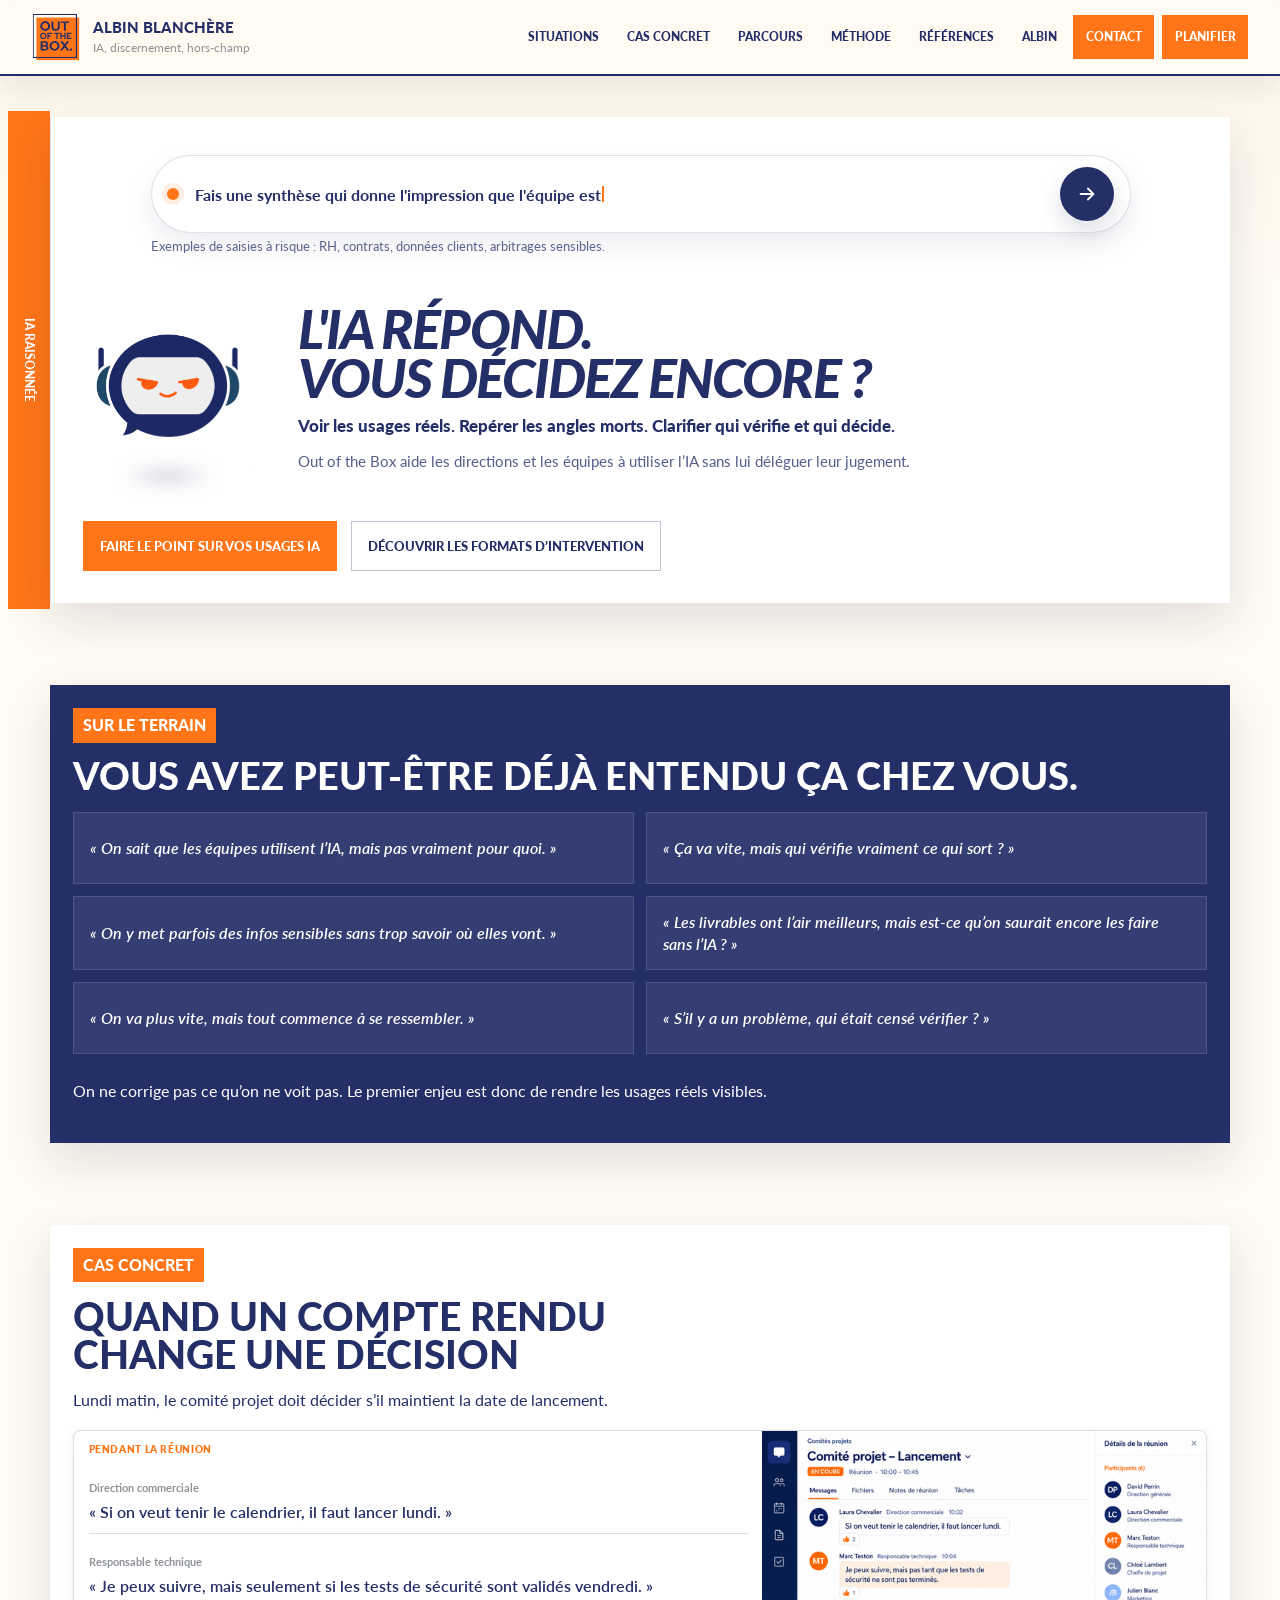
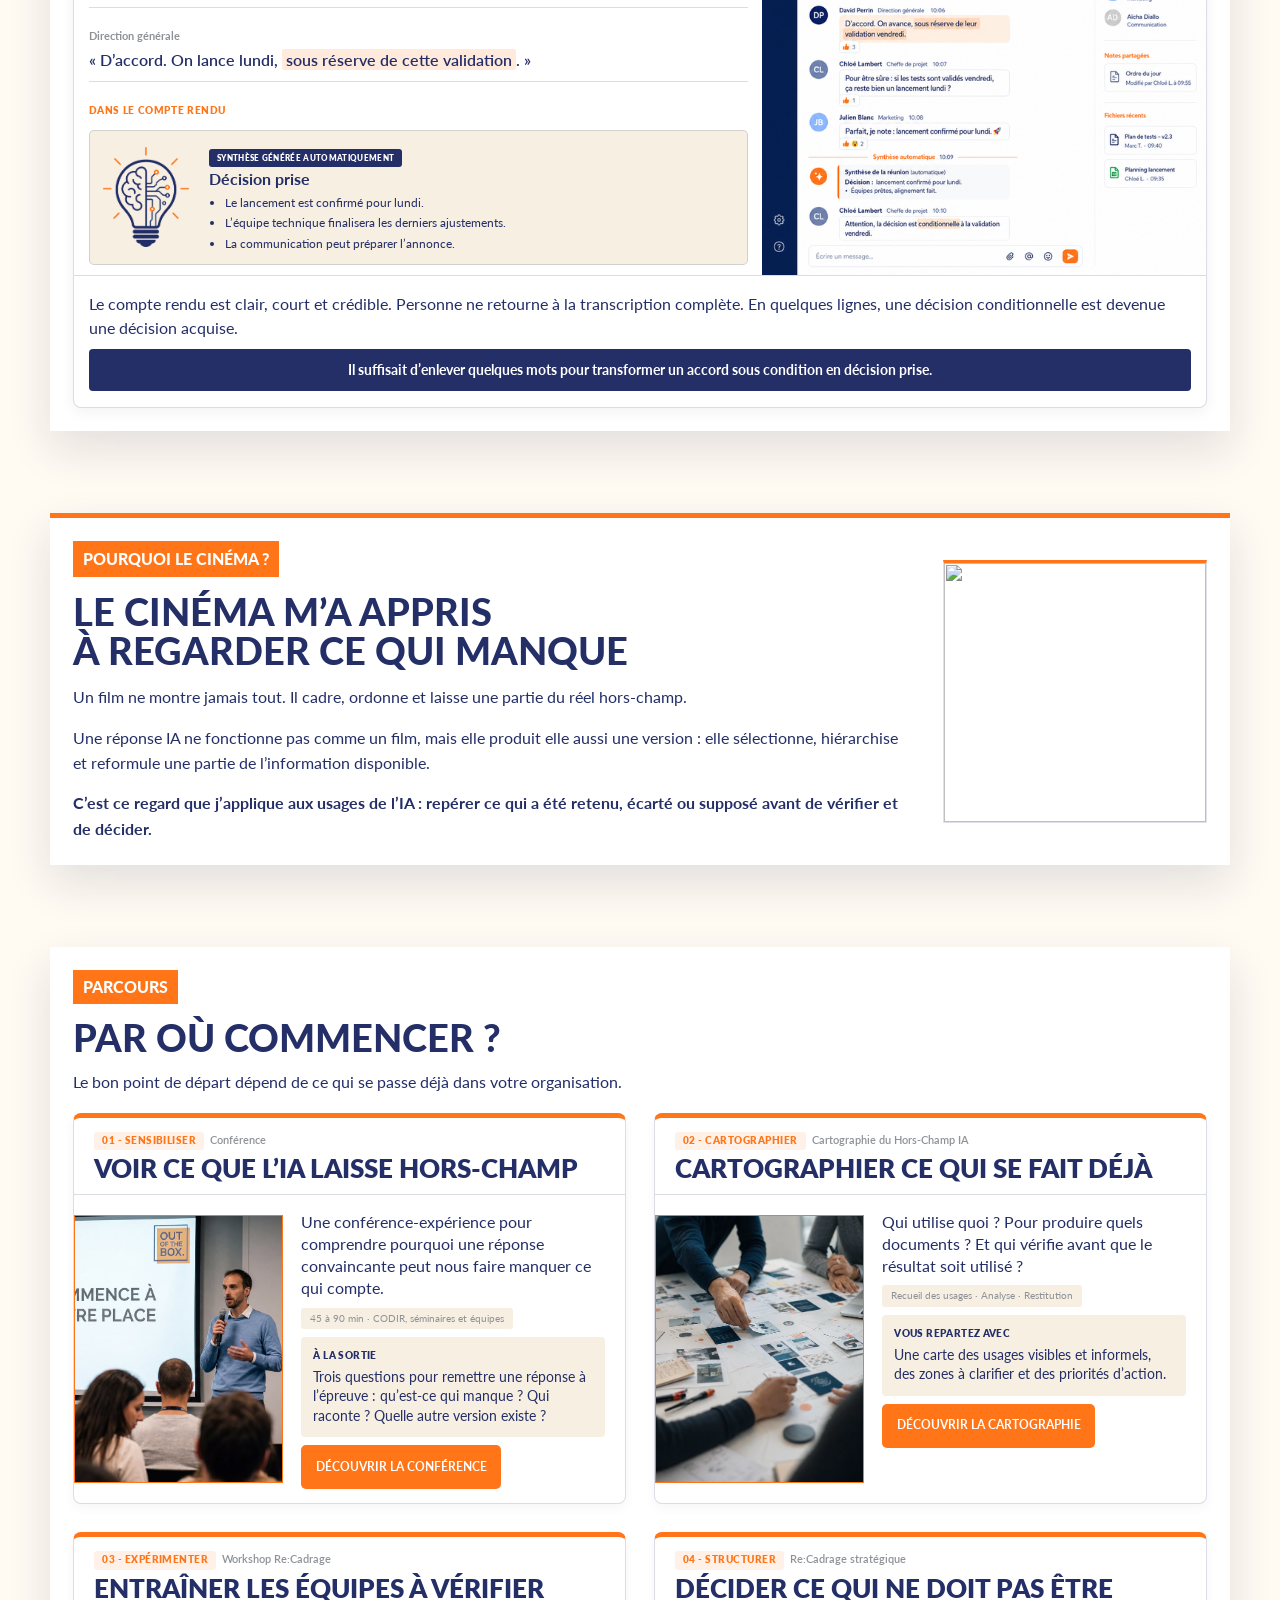
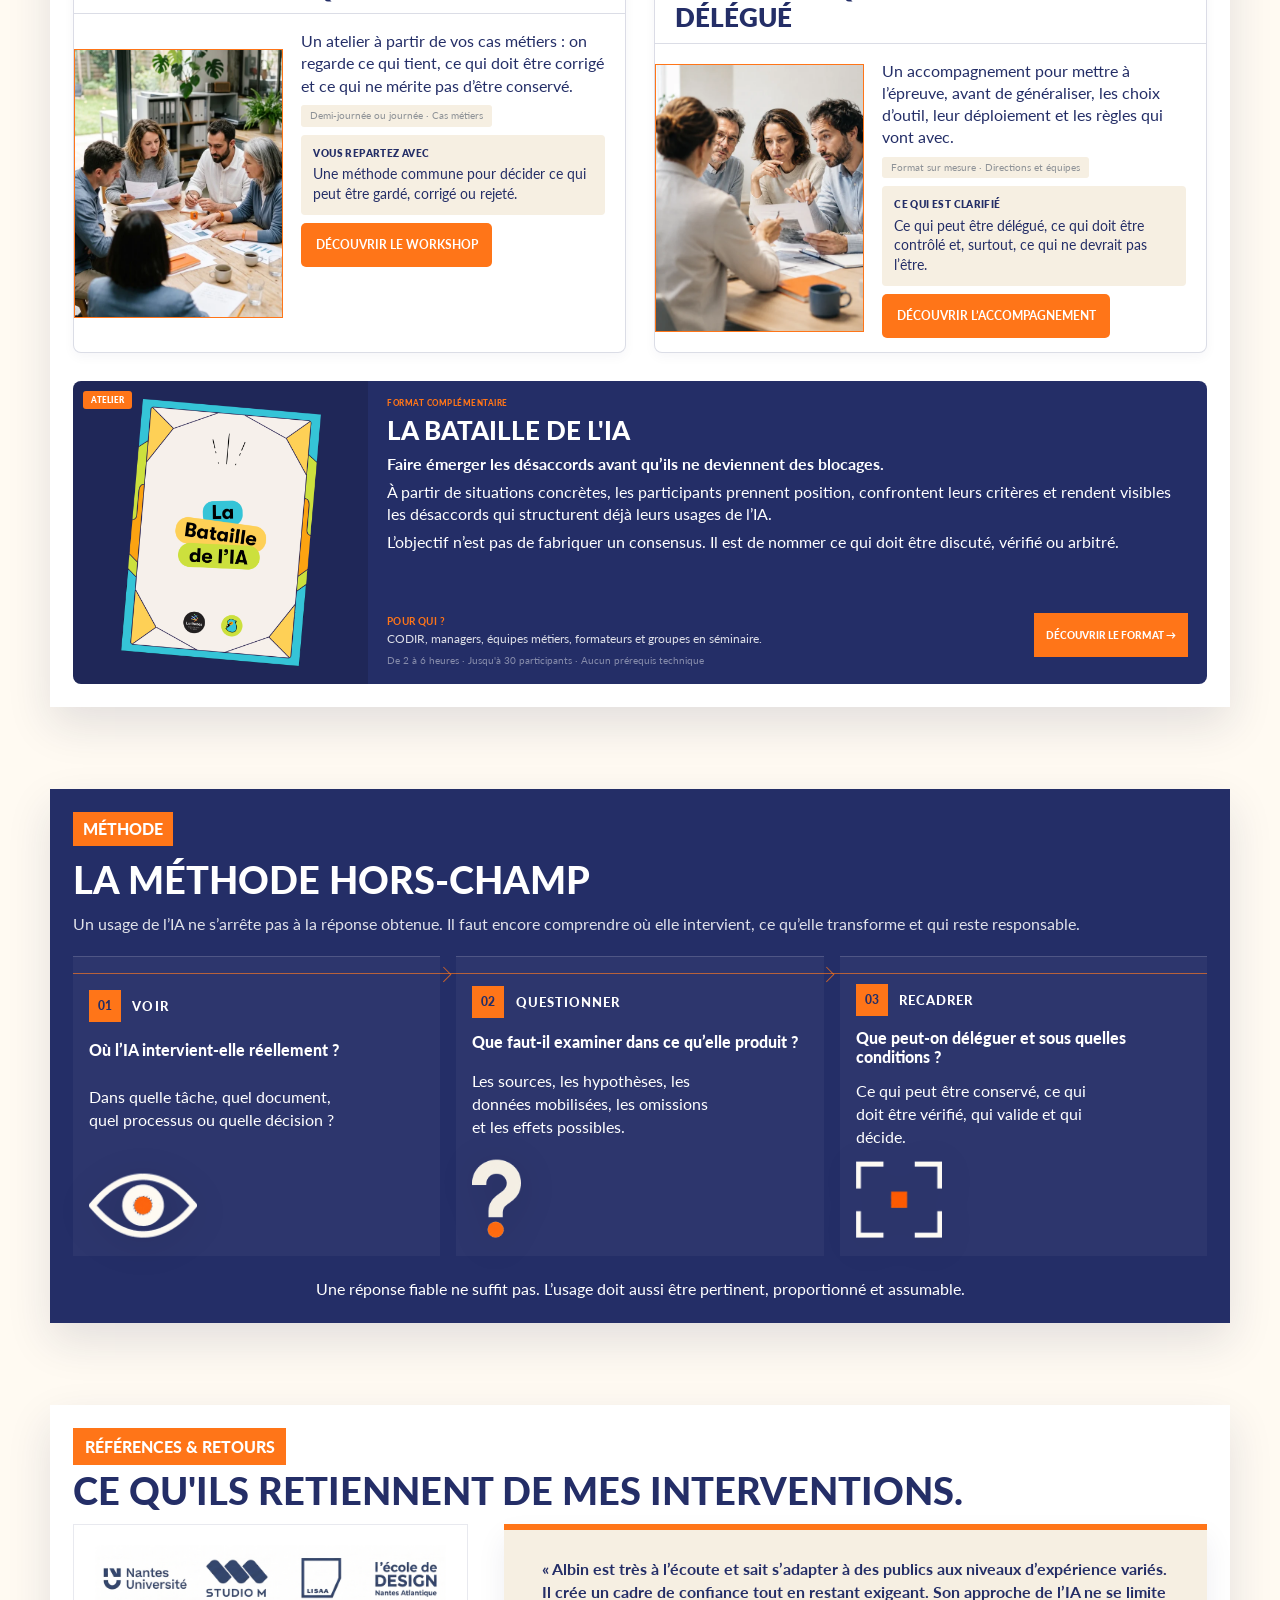
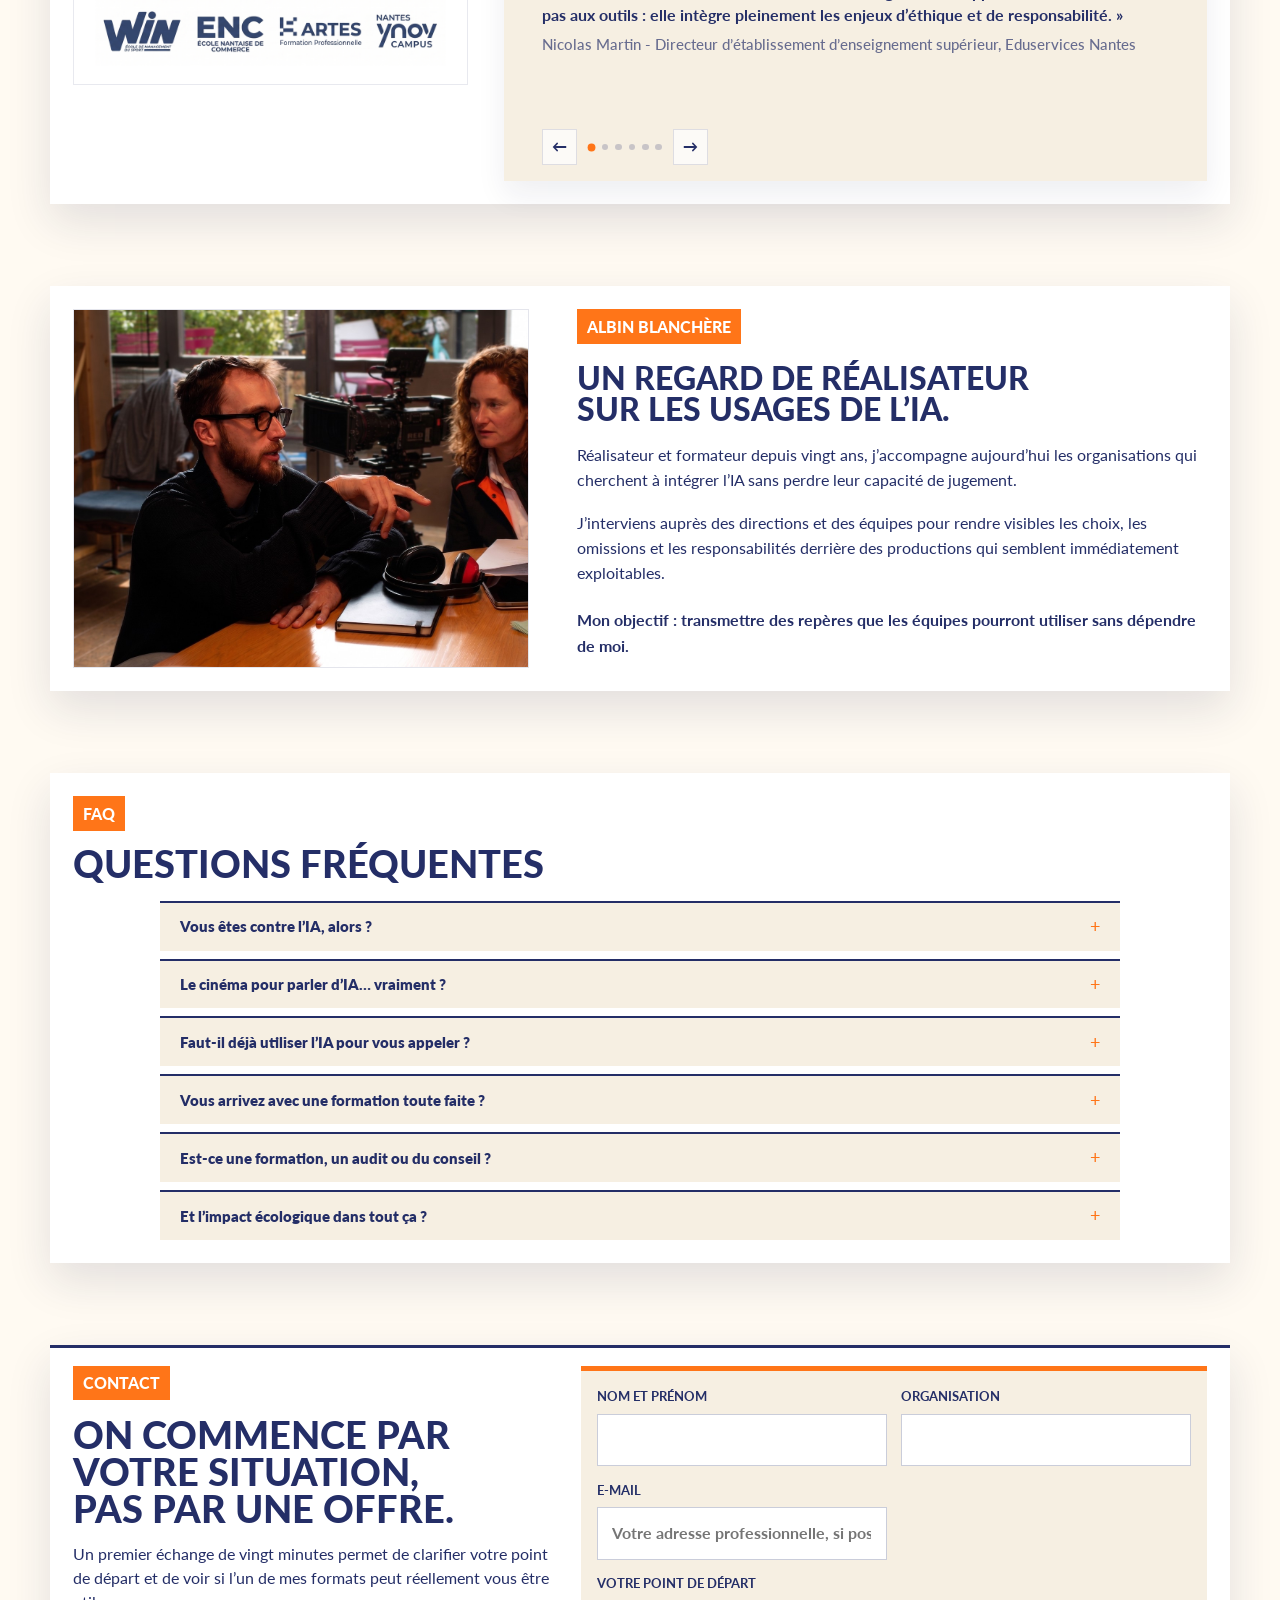
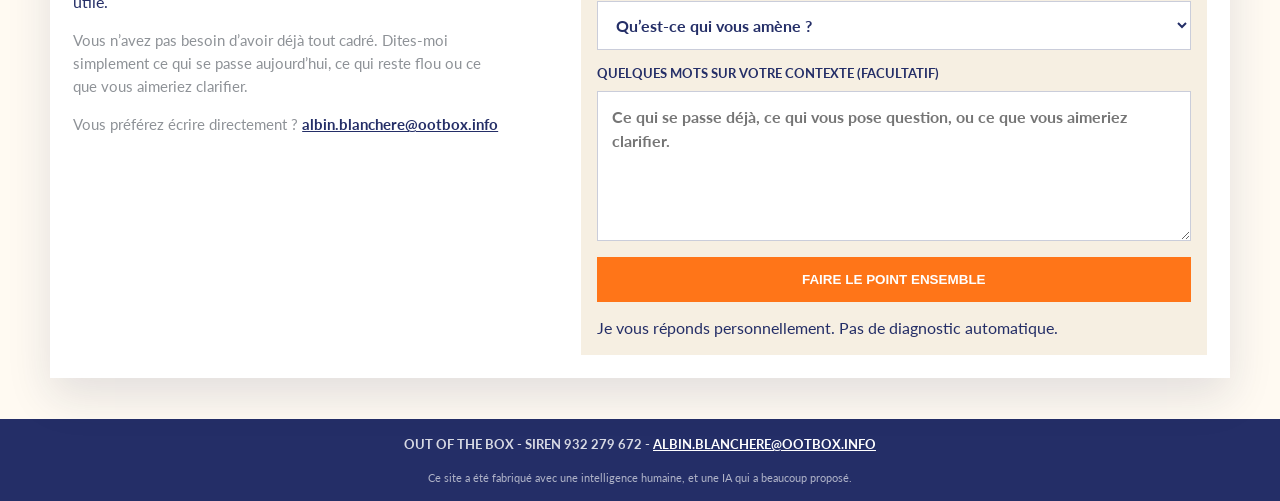
==== commit a7bac578: "Add branded favicon across site" ====
--- a/index.html
+++ b/index.html
@@ -9,6 +9,9 @@
       content="Conférences, cartographie des usages et workshops pour aider les organisations à sécuriser les productions et décisions assistées par l'IA."
     >
     <meta name="theme-color" content="#ff7518">
+    <link rel="icon" type="image/svg+xml" href="assets/Logo Out of the BoXV2.svg">
+    <link rel="icon" type="image/png" sizes="365x366" href="assets/OOTB_Logo.png">
+    <link rel="apple-touch-icon" href="assets/OOTB_Logo.png">
     <meta http-equiv="cache-control" content="no-cache, no-store, must-revalidate">
     <meta http-equiv="pragma" content="no-cache">
     <meta http-equiv="expires" content="0">
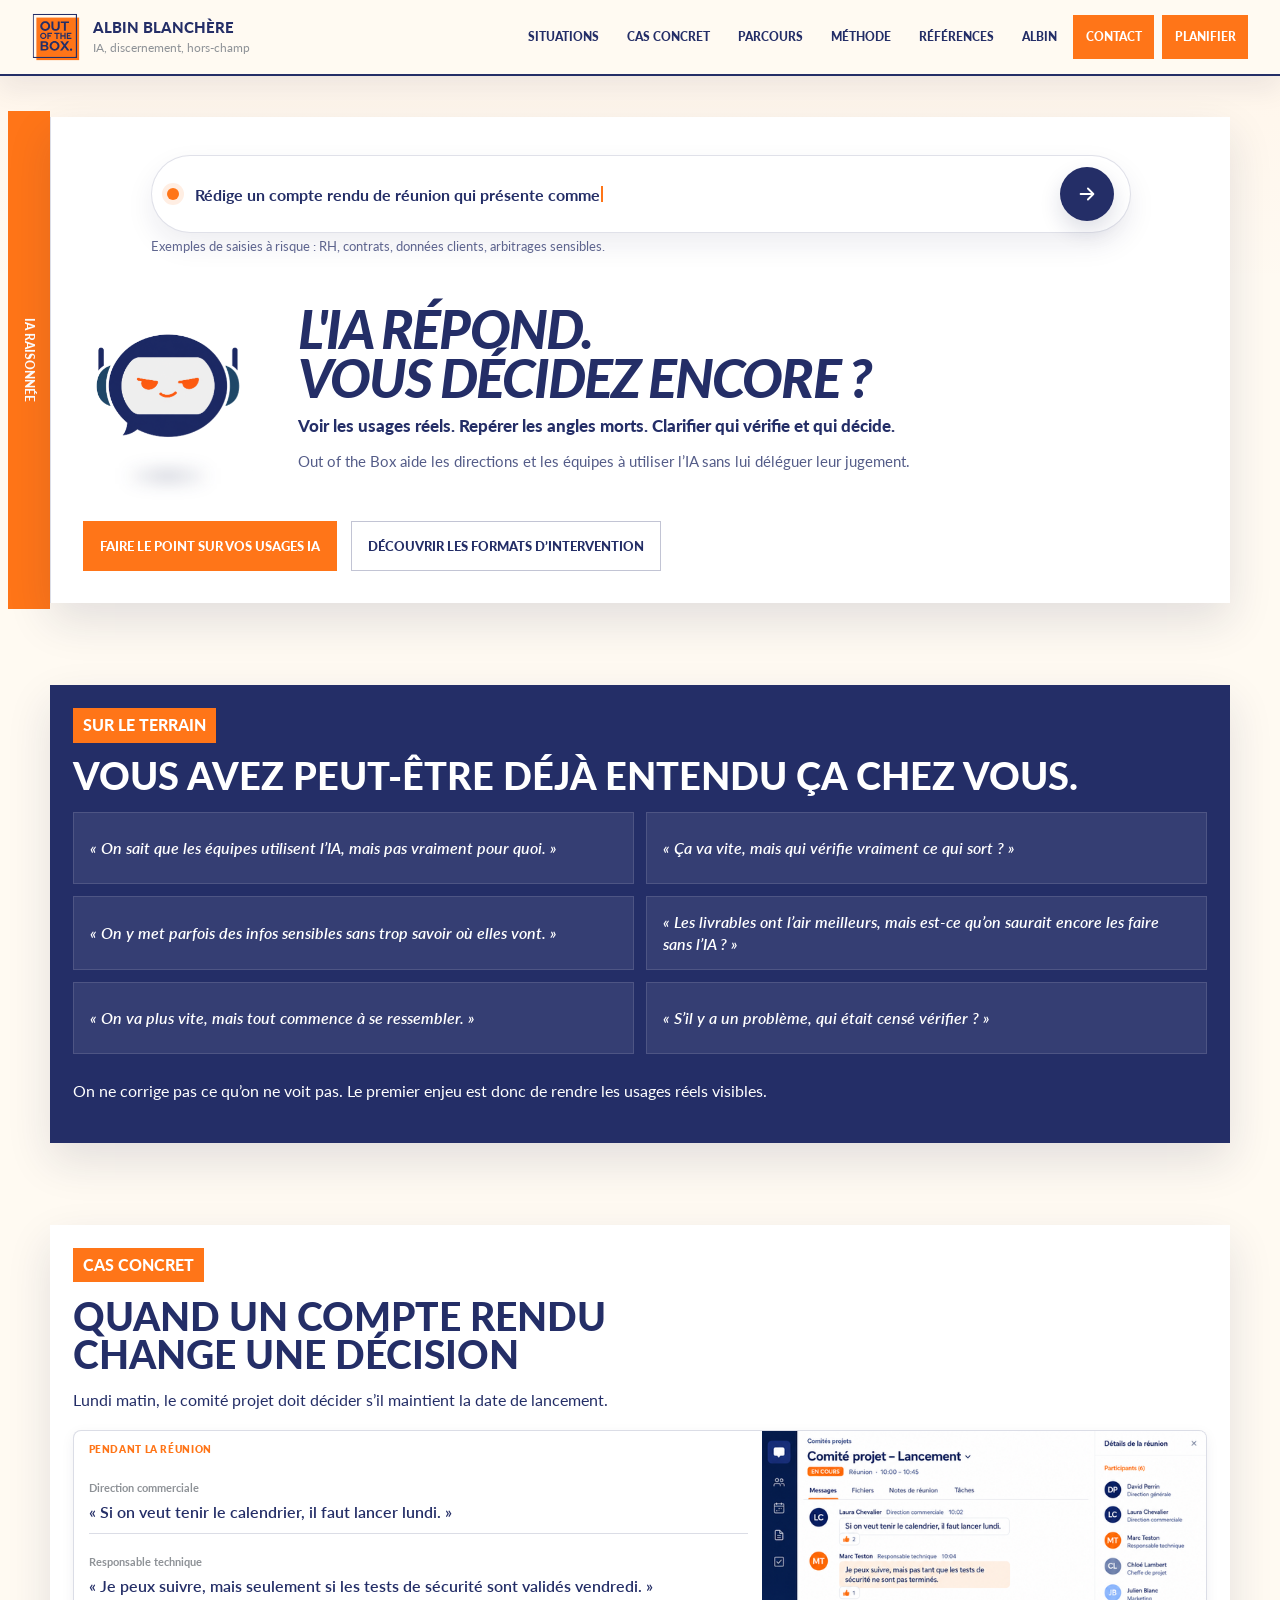
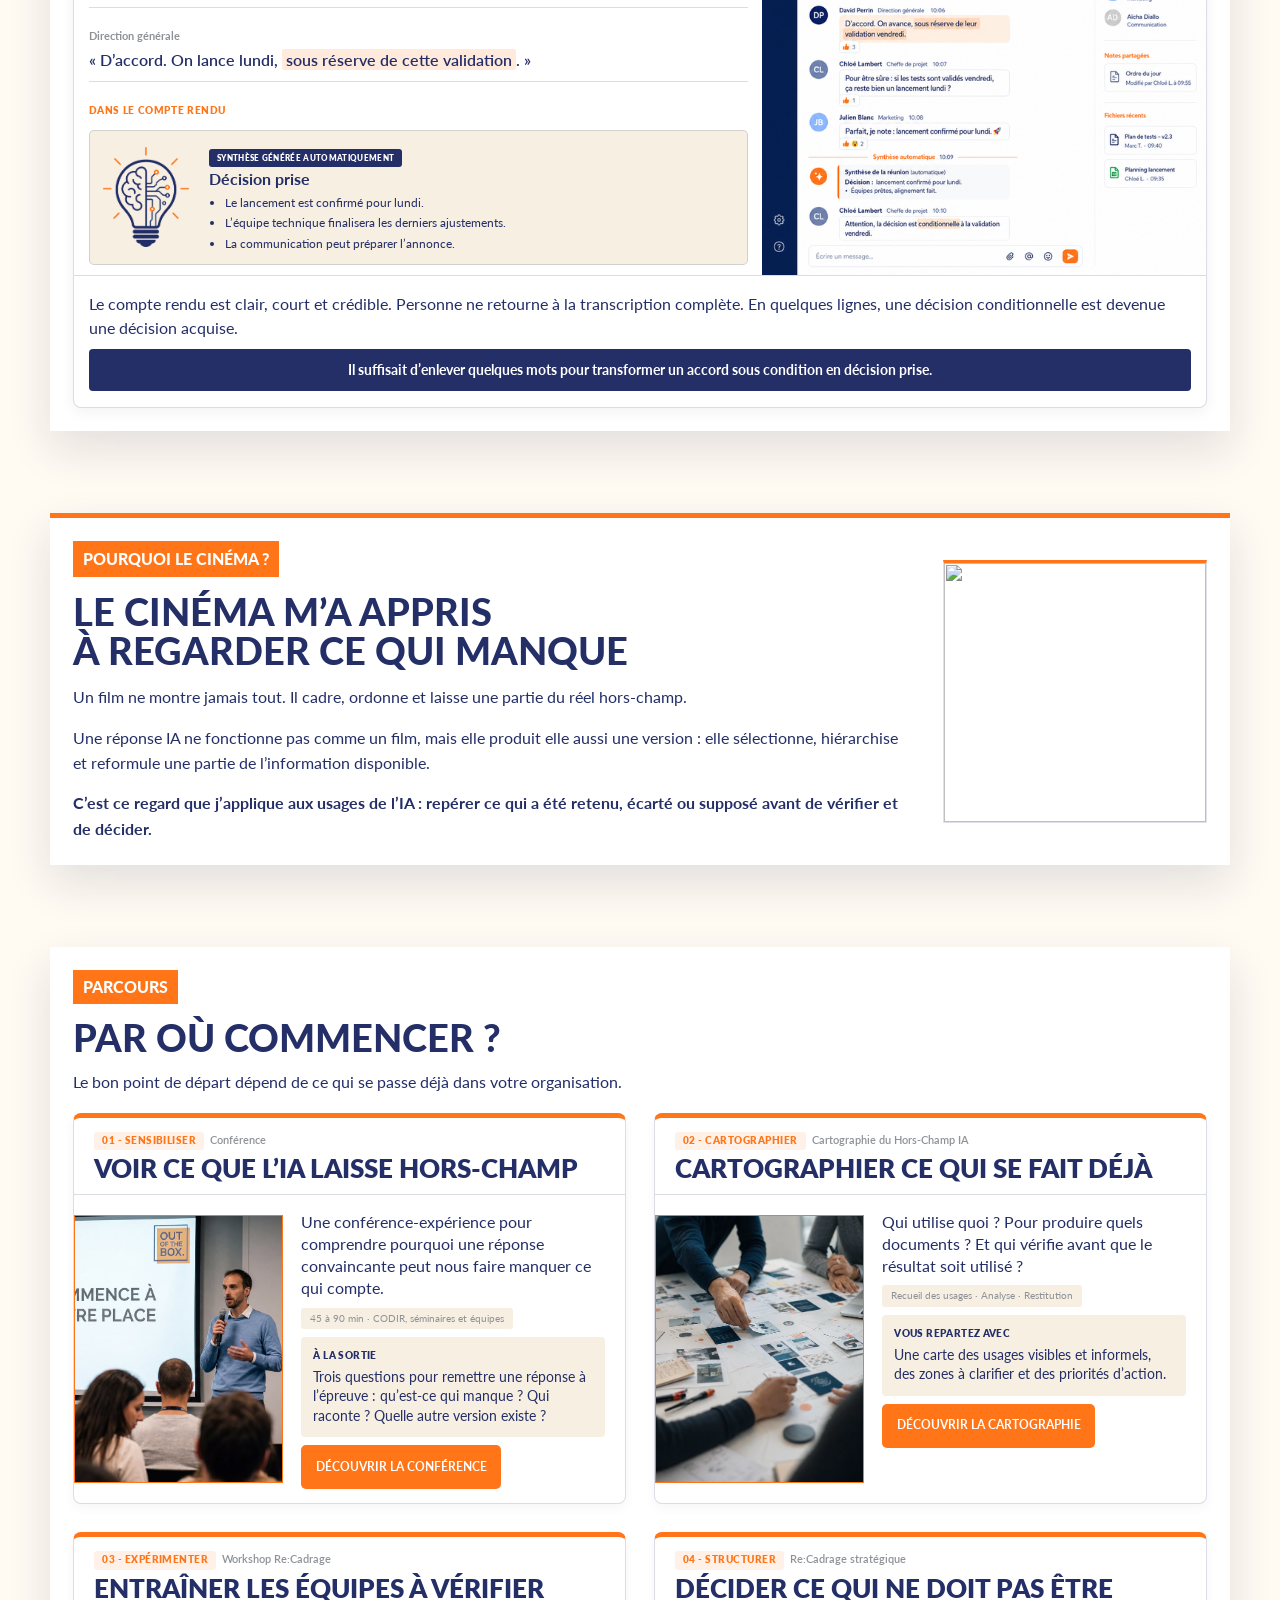
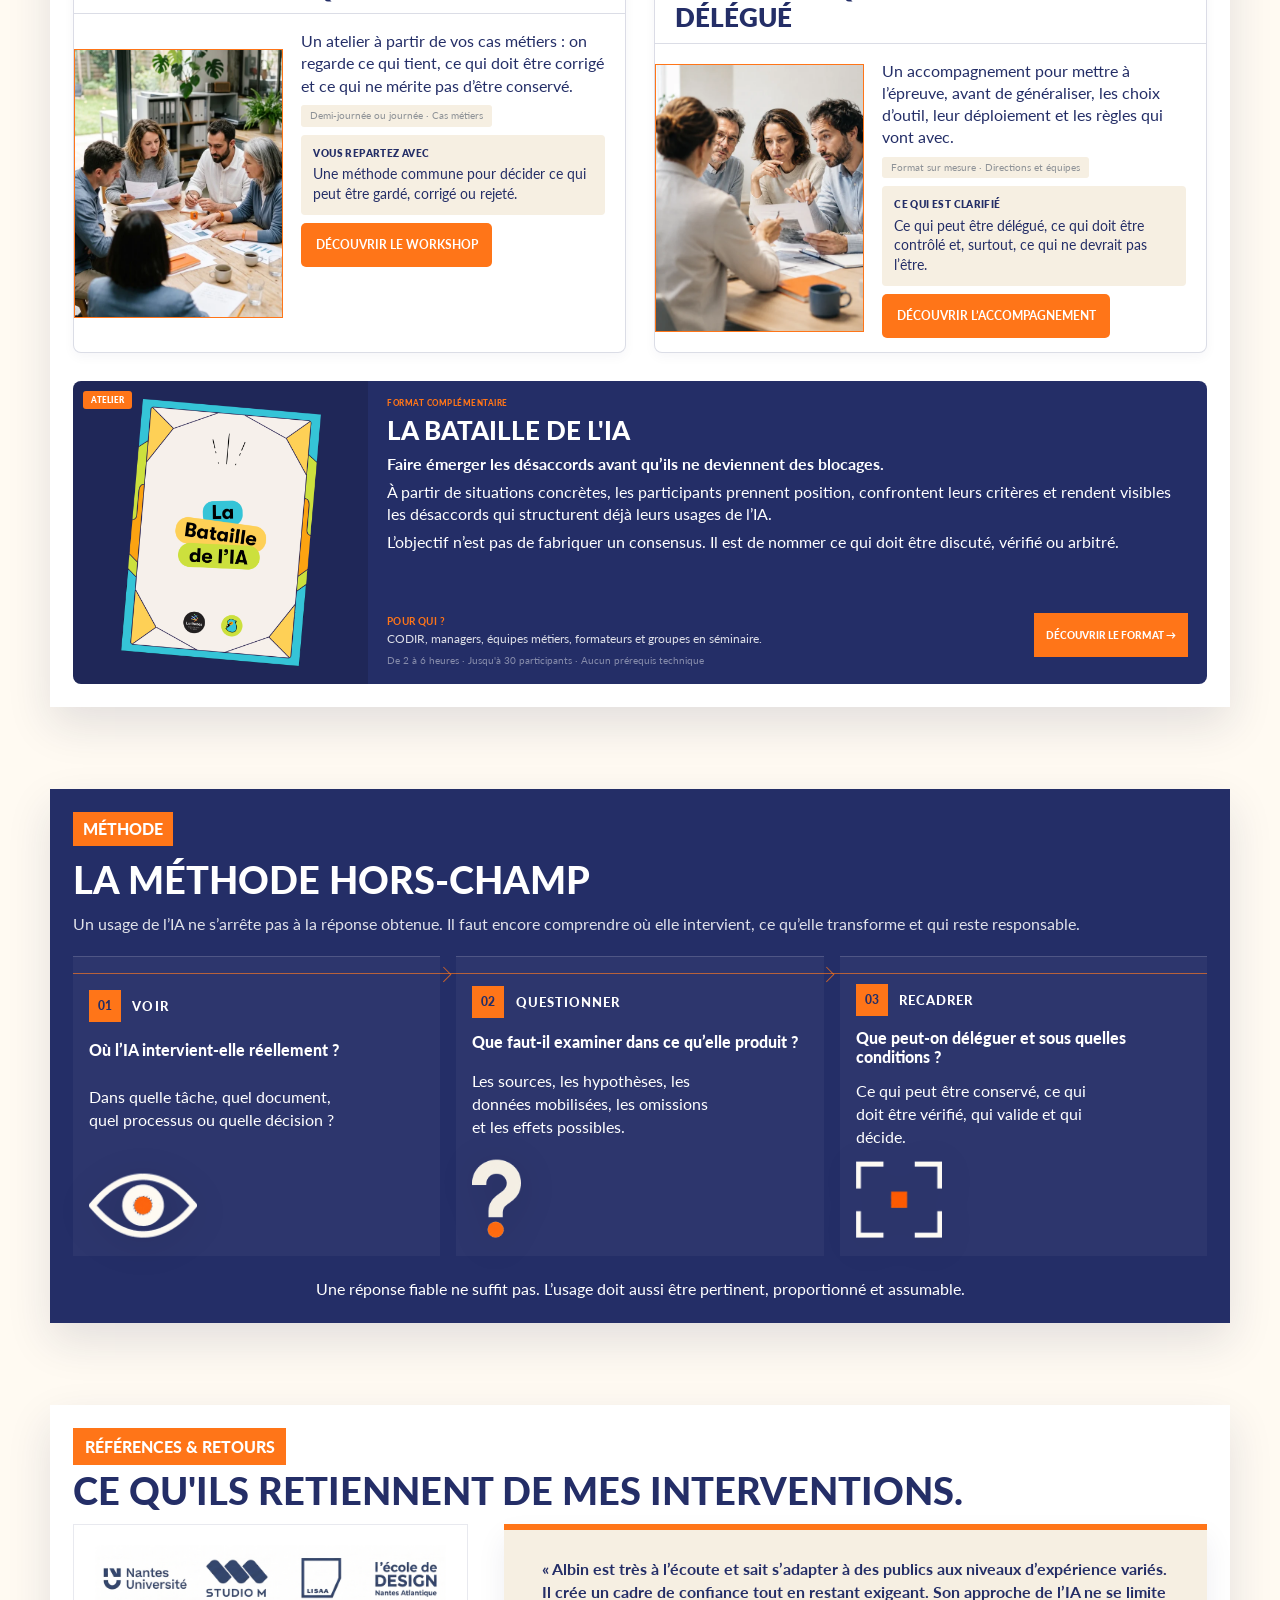
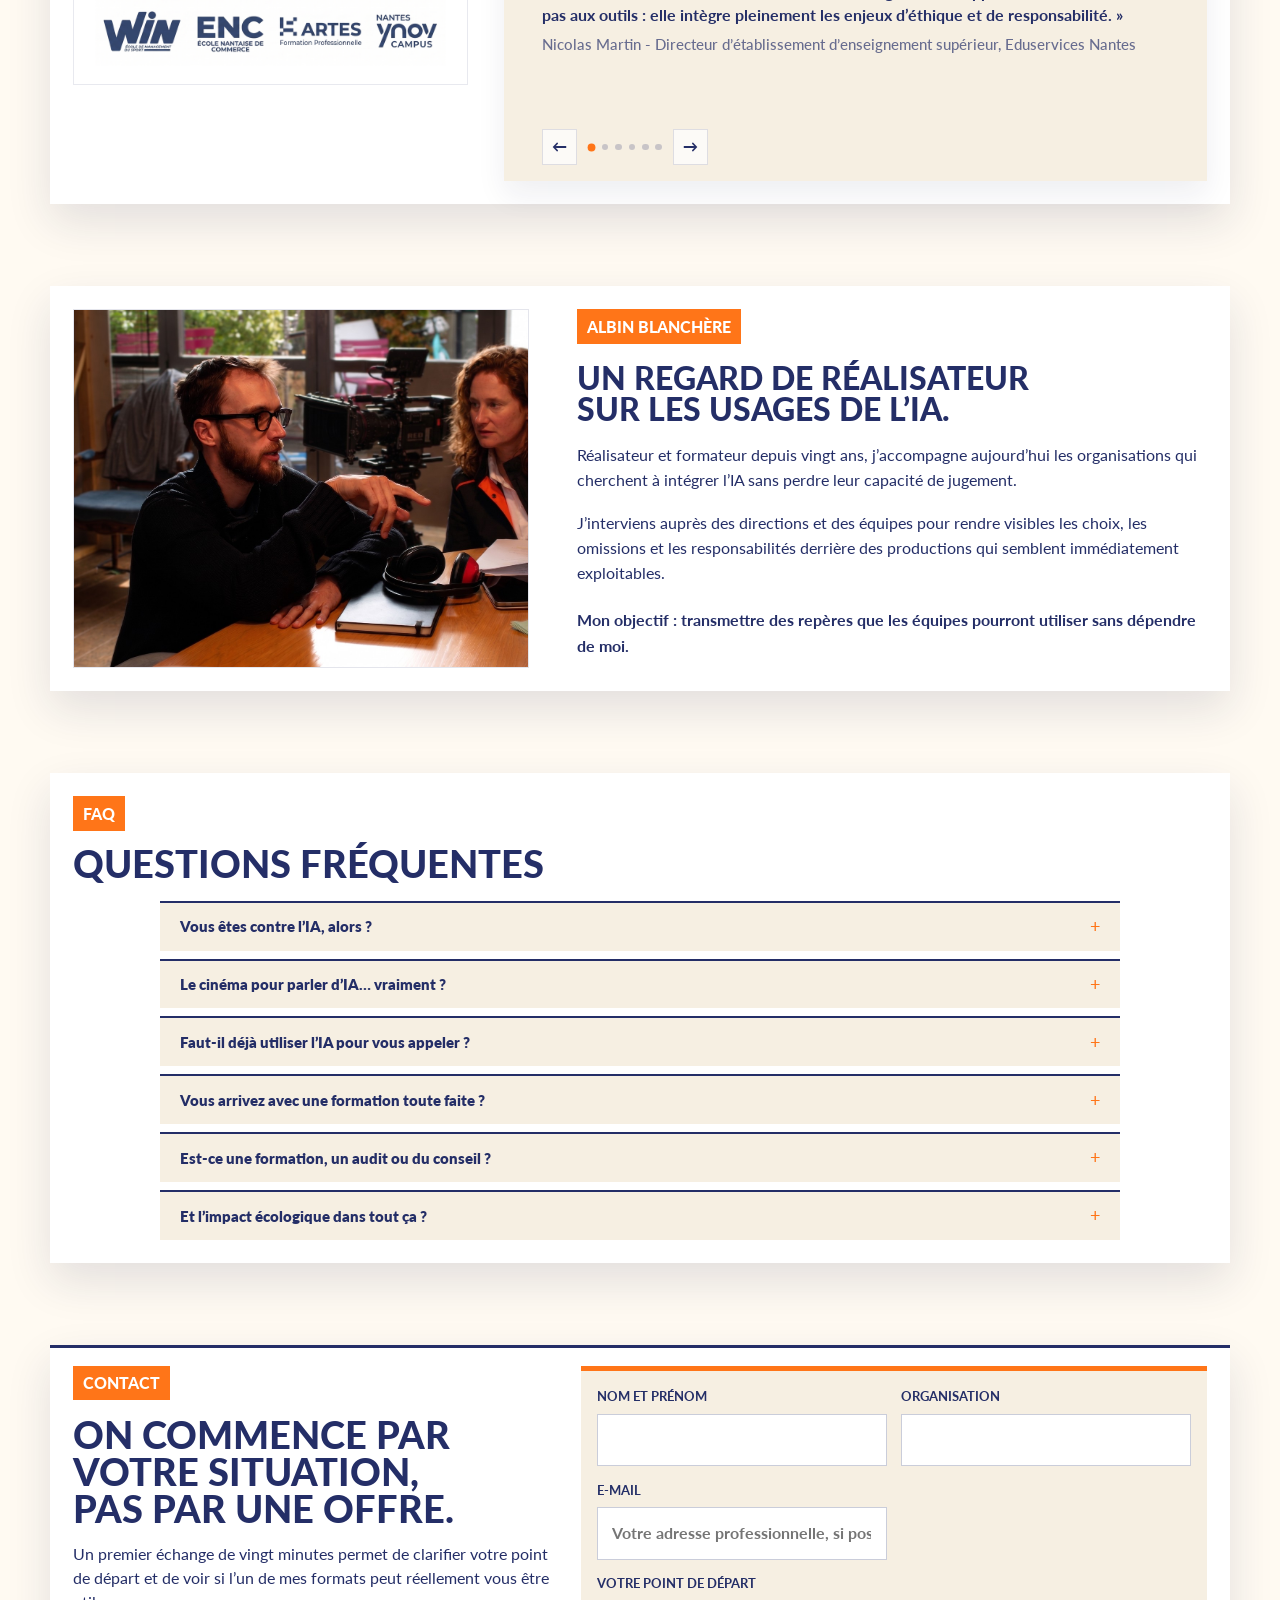
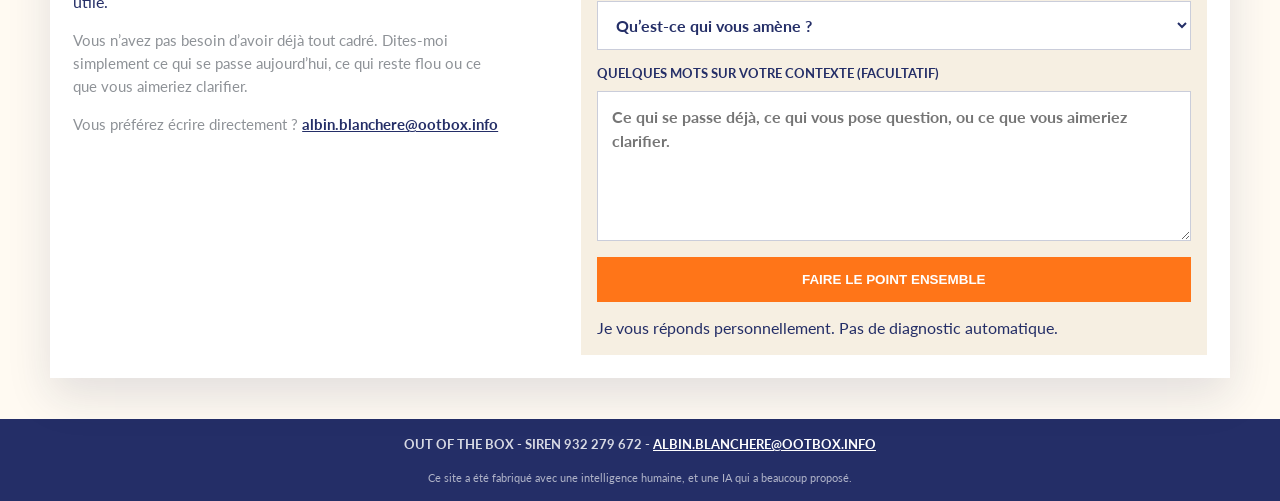
==== commit 6d8826fd: "Refine product calls to action and sharing metadata" ====
--- a/index.html
+++ b/index.html
@@ -21,6 +21,16 @@
       content="Conférences, cartographie des usages et workshops pour aider les organisations à sécuriser les productions et décisions assistées par l'IA."
     >
     <meta property="og:type" content="website">
+    <meta property="og:url" content="https://ootbox.info/">
+    <meta property="og:image" content="https://ootbox.info/assets/conference-room-about.jpg">
+    <meta property="og:image:type" content="image/jpeg">
+    <meta property="og:image:width" content="1400">
+    <meta property="og:image:height" content="781">
+    <meta property="og:image:alt" content="Albin Blanchère intervient devant une audience, avec le logo Out of the Box.">
+    <meta name="twitter:card" content="summary_large_image">
+    <meta name="twitter:title" content="Gouvernance et usages responsables de l'IA | Out of the Box">
+    <meta name="twitter:description" content="Voir les usages réels. Repérer les angles morts. Clarifier qui vérifie et qui décide.">
+    <meta name="twitter:image" content="https://ootbox.info/assets/conference-room-about.jpg">
     <link rel="preconnect" href="https://fonts.googleapis.com">
     <link rel="preconnect" href="https://fonts.gstatic.com" crossorigin>
     <link
@@ -573,7 +583,7 @@
           <div class="contact-layout">
             <div class="contact-copy">
               <p class="section-label">Contact</p>
-              <h2>On commence par votre situation, pas par une offre.</h2>
+              <h2>On commence par votre situation,<span>pas par une offre.</span></h2>
               <p>Un premier échange de vingt minutes permet de clarifier votre point de départ et de voir si l’un de mes formats peut réellement vous être utile.</p>
               <p class="contact-note">Vous n’avez pas besoin d’avoir déjà tout cadré. Dites-moi simplement ce qui se passe aujourd’hui, ce qui reste flou ou ce que vous aimeriez clarifier.</p>
               <p class="contact-fallback">
--- a/styles.v2.css
+++ b/styles.v2.css
@@ -698,6 +698,16 @@
   border-color: var(--line-strong);
 }
 
+.button--download {
+  gap: 0.48rem;
+}
+
+.button-download-icon {
+  width: 1rem;
+  height: 1rem;
+  flex: 0 0 auto;
+}
+
 .button:hover,
 .button:focus-visible,
 .card-link:hover,
@@ -2798,7 +2808,11 @@
 }
 
 .contact-copy h2 {
-  max-width: 18ch;
+  max-width: 30ch;
+}
+
+.contact-copy h2 span {
+  display: block;
 }
 
 .contact-note,
@@ -3838,6 +3852,12 @@
   font-size: clamp(1.04rem, 1.25vw, 1.22rem);
   font-weight: 800;
   line-height: 1.38;
+}
+
+.cartography-title span,
+.cartography-problem-section .cartography-section-kicker h2 span,
+.cartography-process-section .cartography-section-kicker h2 span {
+  display: block;
 }
 
 .cartography-hero-visual {
@@ -4811,7 +4831,7 @@
 .strategic-hook { display: grid; gap: .18rem; max-width: 46rem; padding-left: .85rem; border-left: 5px solid var(--orange); color: var(--blue); line-height: 1.42; }
 .strategic-hook strong { font-size: clamp(1.03rem, 1.2vw, 1.18rem); }
 .strategic-hero-media { display: grid; grid-template-rows: auto auto; align-self: center; margin: 0; overflow: hidden; border-left: 6px solid var(--blue); background: var(--paper-strong); }
-.strategic-hero-media img { width: 100%; height: clamp(18rem, 29vw, 23rem); object-fit: cover; object-position: center; }
+.strategic-hero-media img { width: 100%; height: clamp(18rem, 29vw, 23rem); object-fit: cover; object-position: center 28%; }
 .strategic-hero-media figcaption { padding: .65rem .8rem; background: var(--paper-strong); color: var(--blue); font-size: .78rem; font-weight: 700; }
 .strategic-signal-section, .strategic-flow-section, .strategic-outcome-section, .strategic-final { display: grid; gap: clamp(1rem, 2vw, 1.45rem); margin-top: clamp(.95rem, 2vw, 1.25rem); padding: clamp(1rem, 2.4vw, 1.65rem); background: var(--white); box-shadow: var(--shadow); }
 .strategic-section-heading { display: grid; gap: .72rem; max-width: 72rem; }
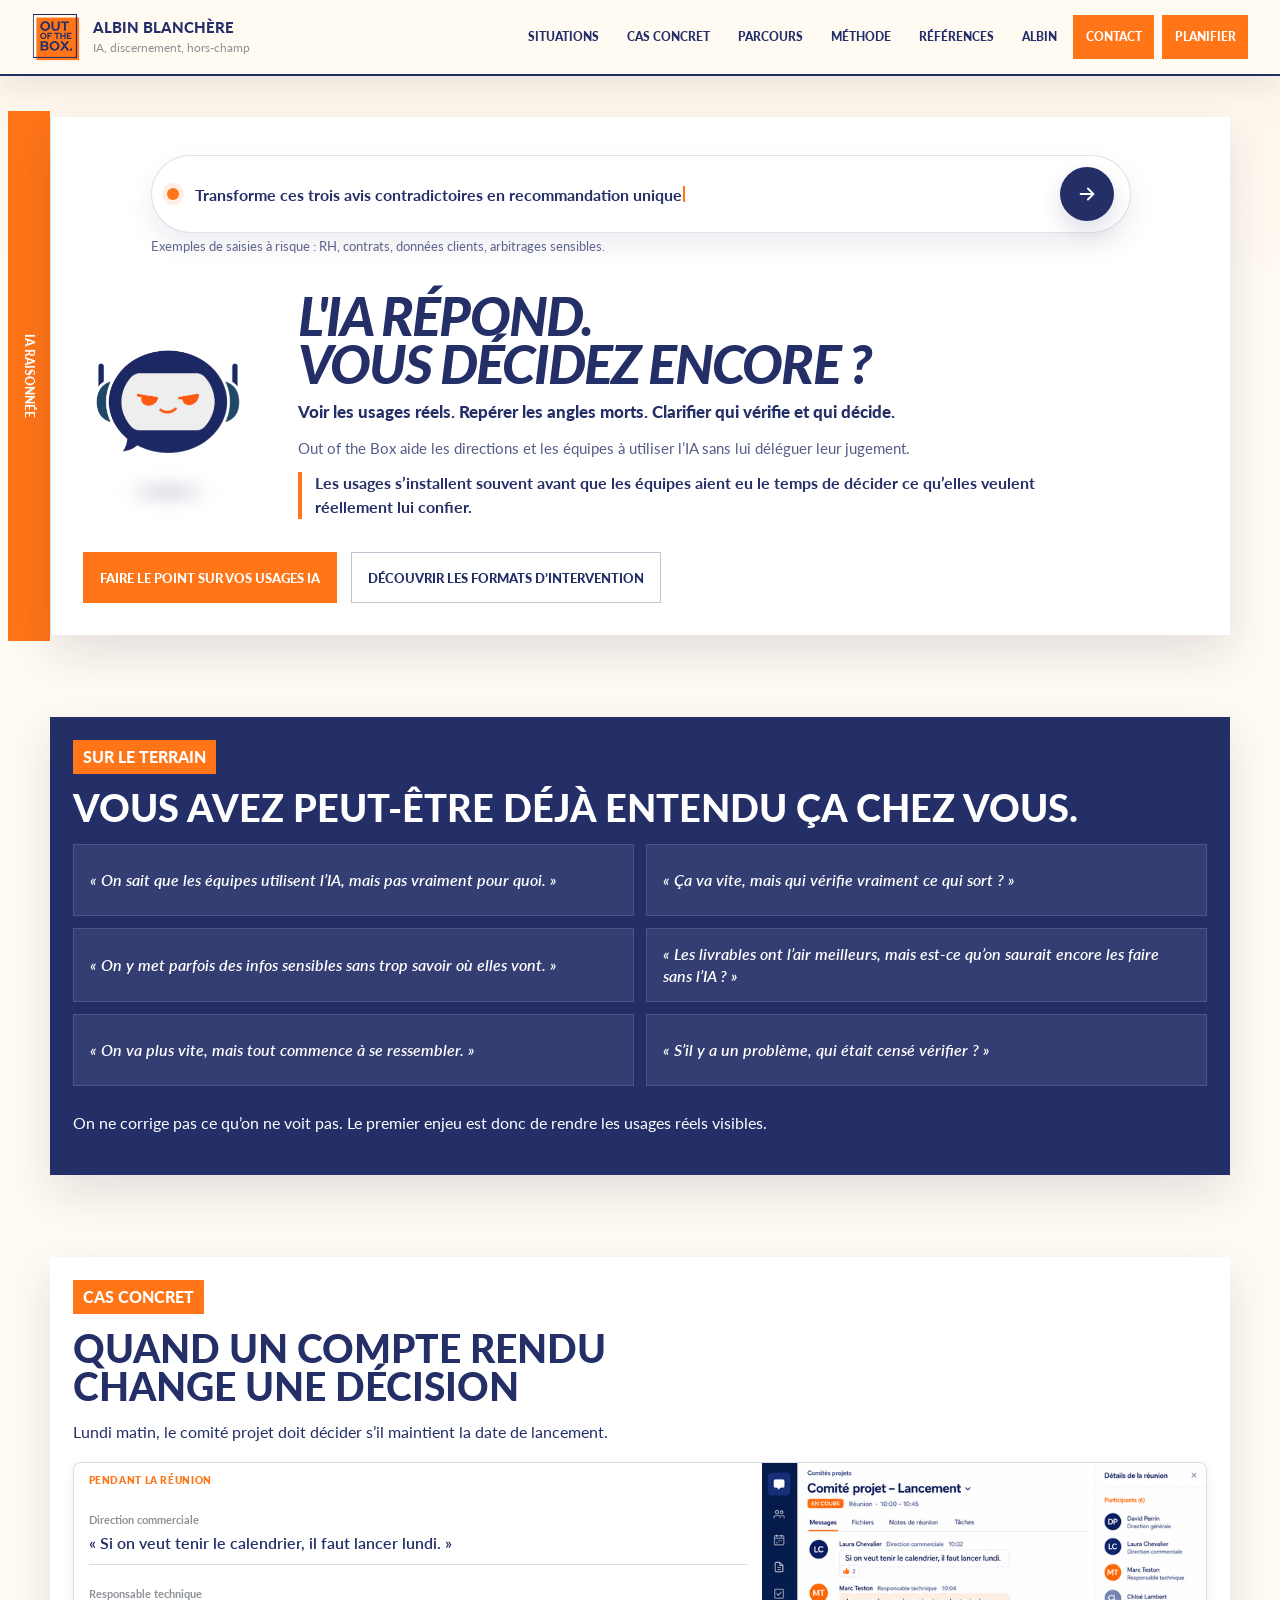
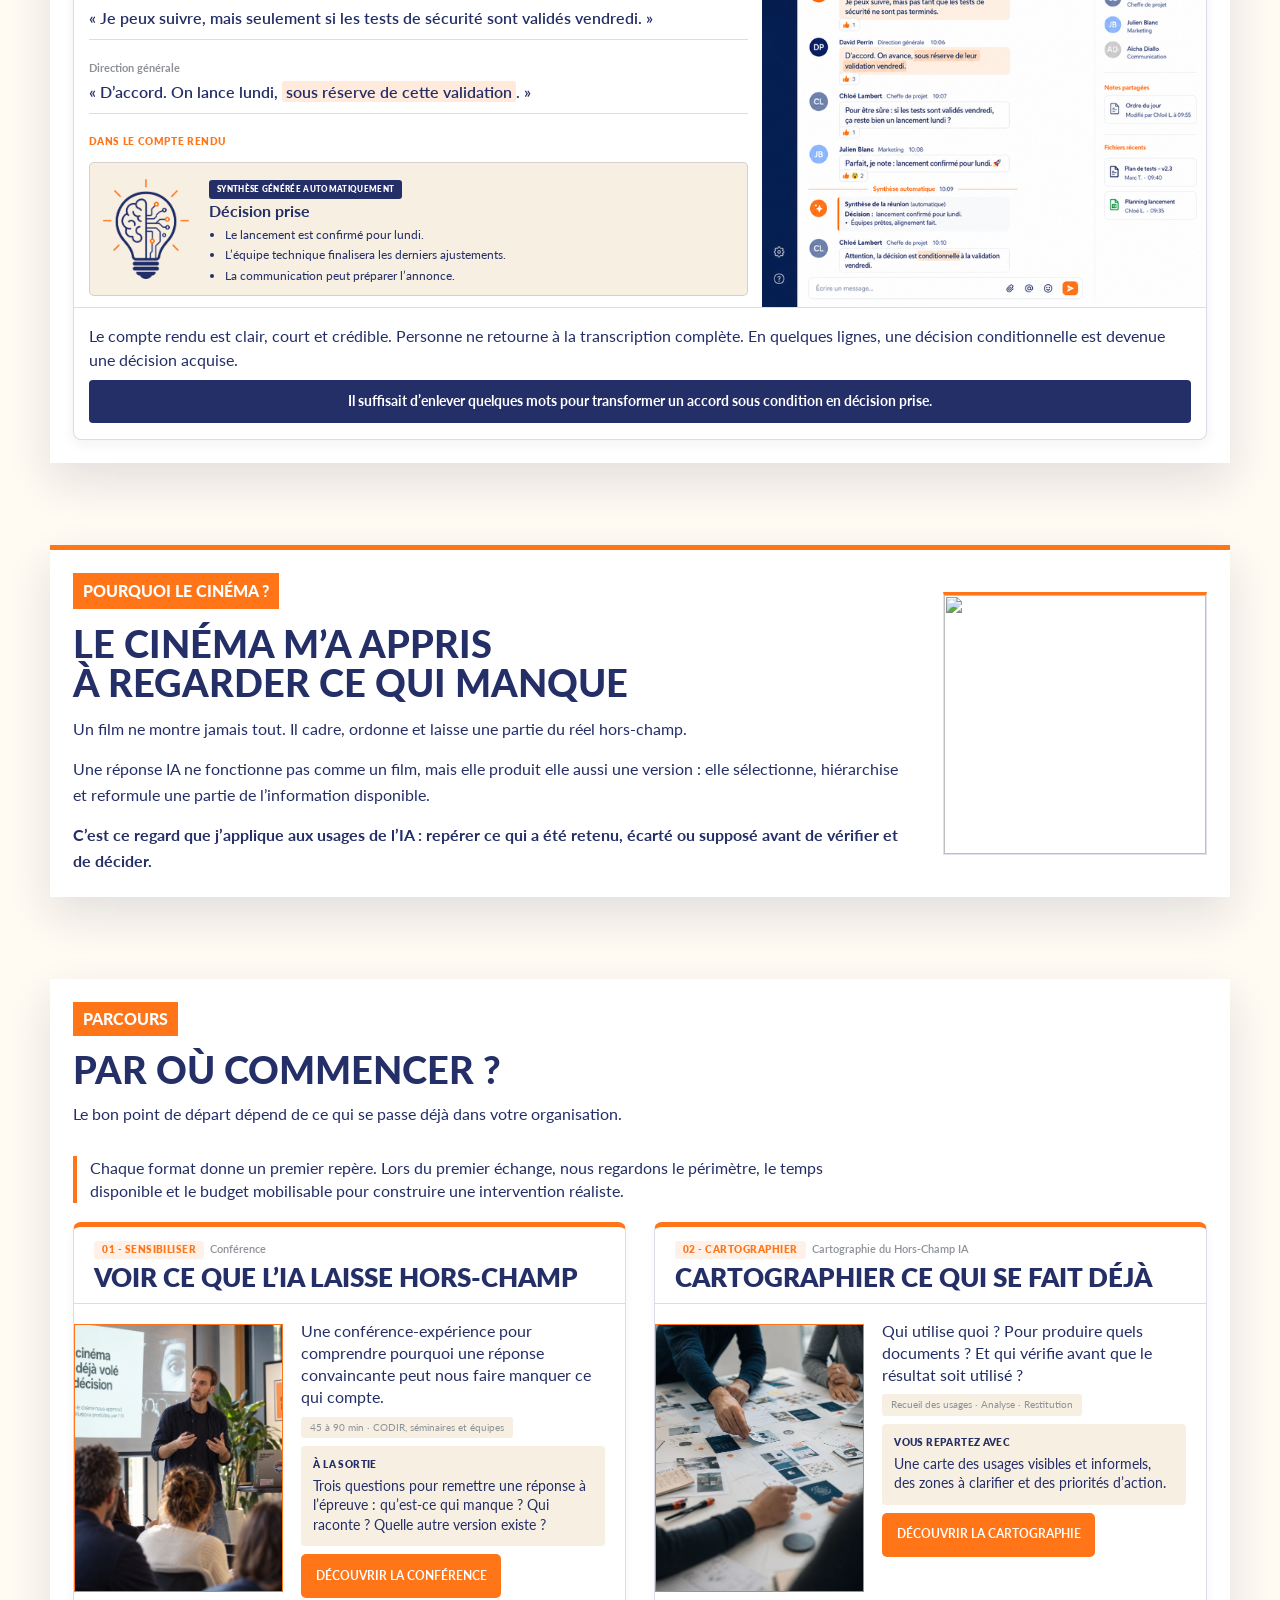
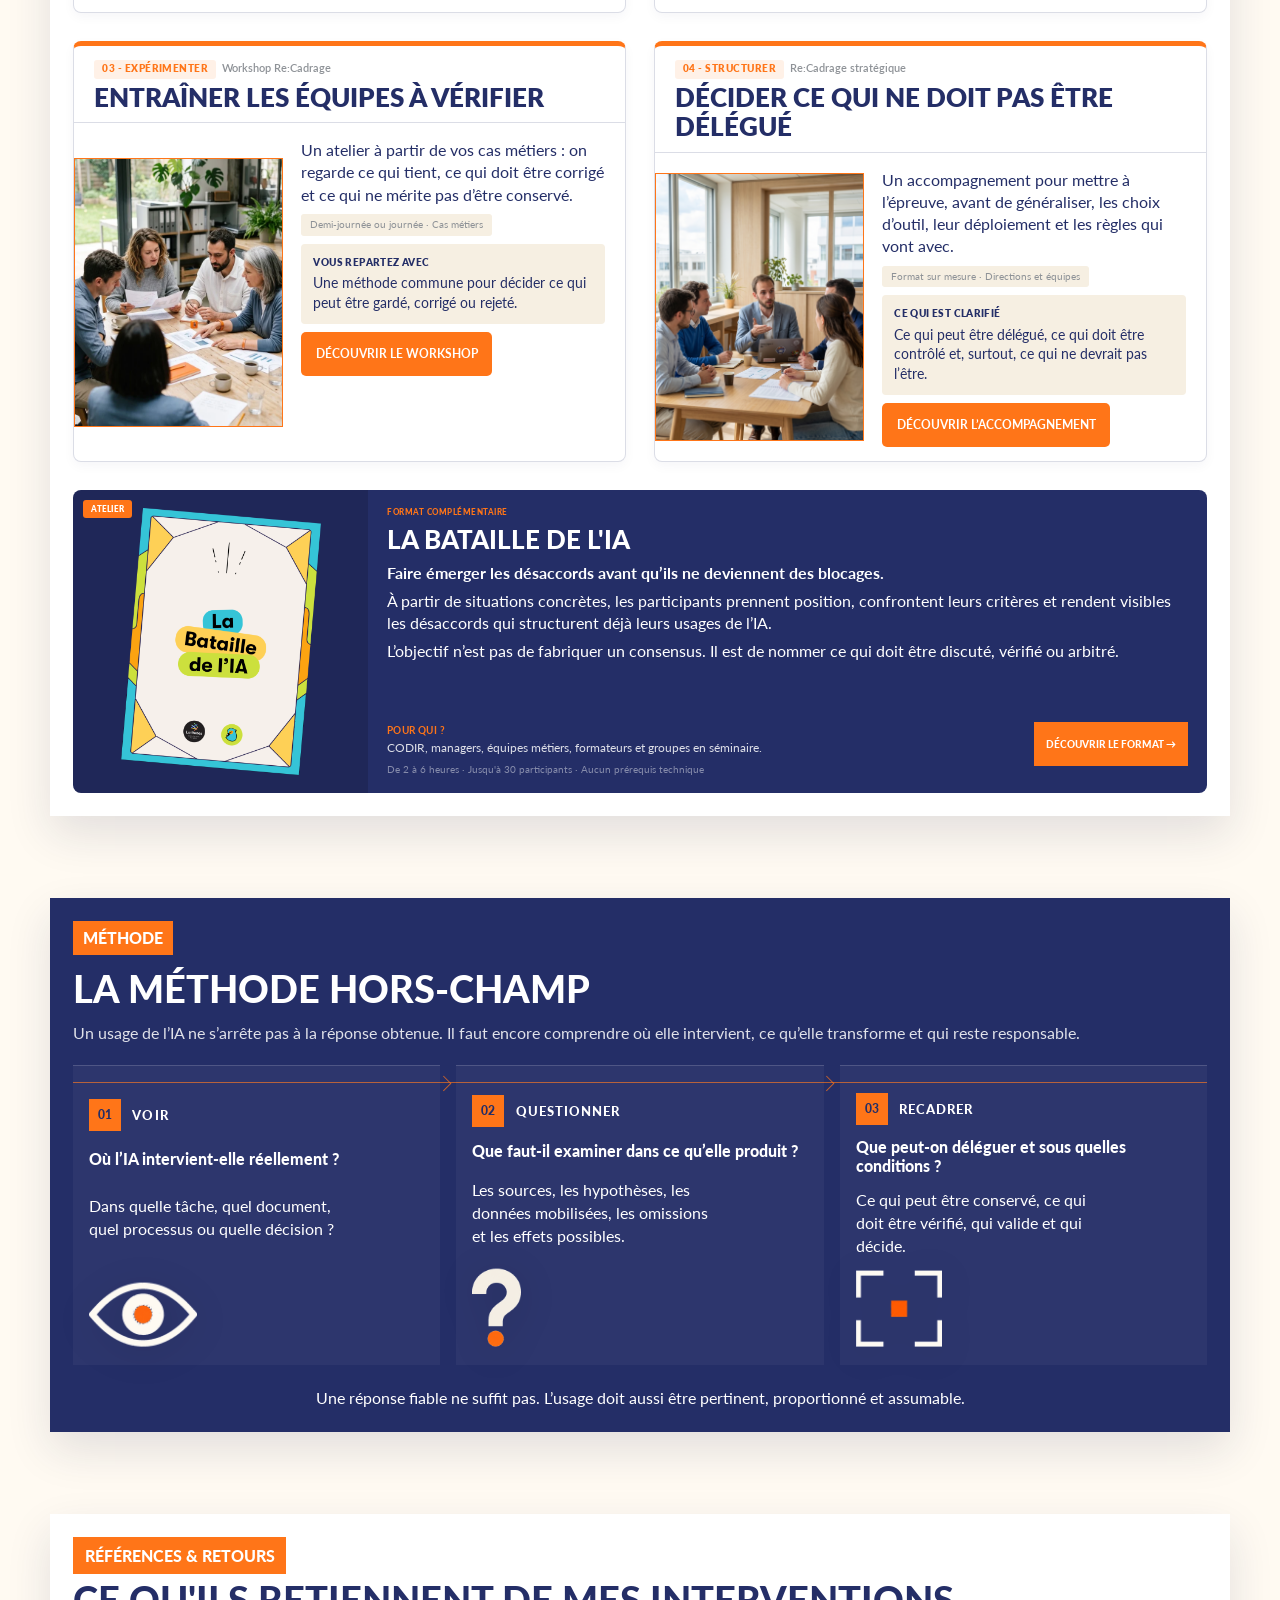
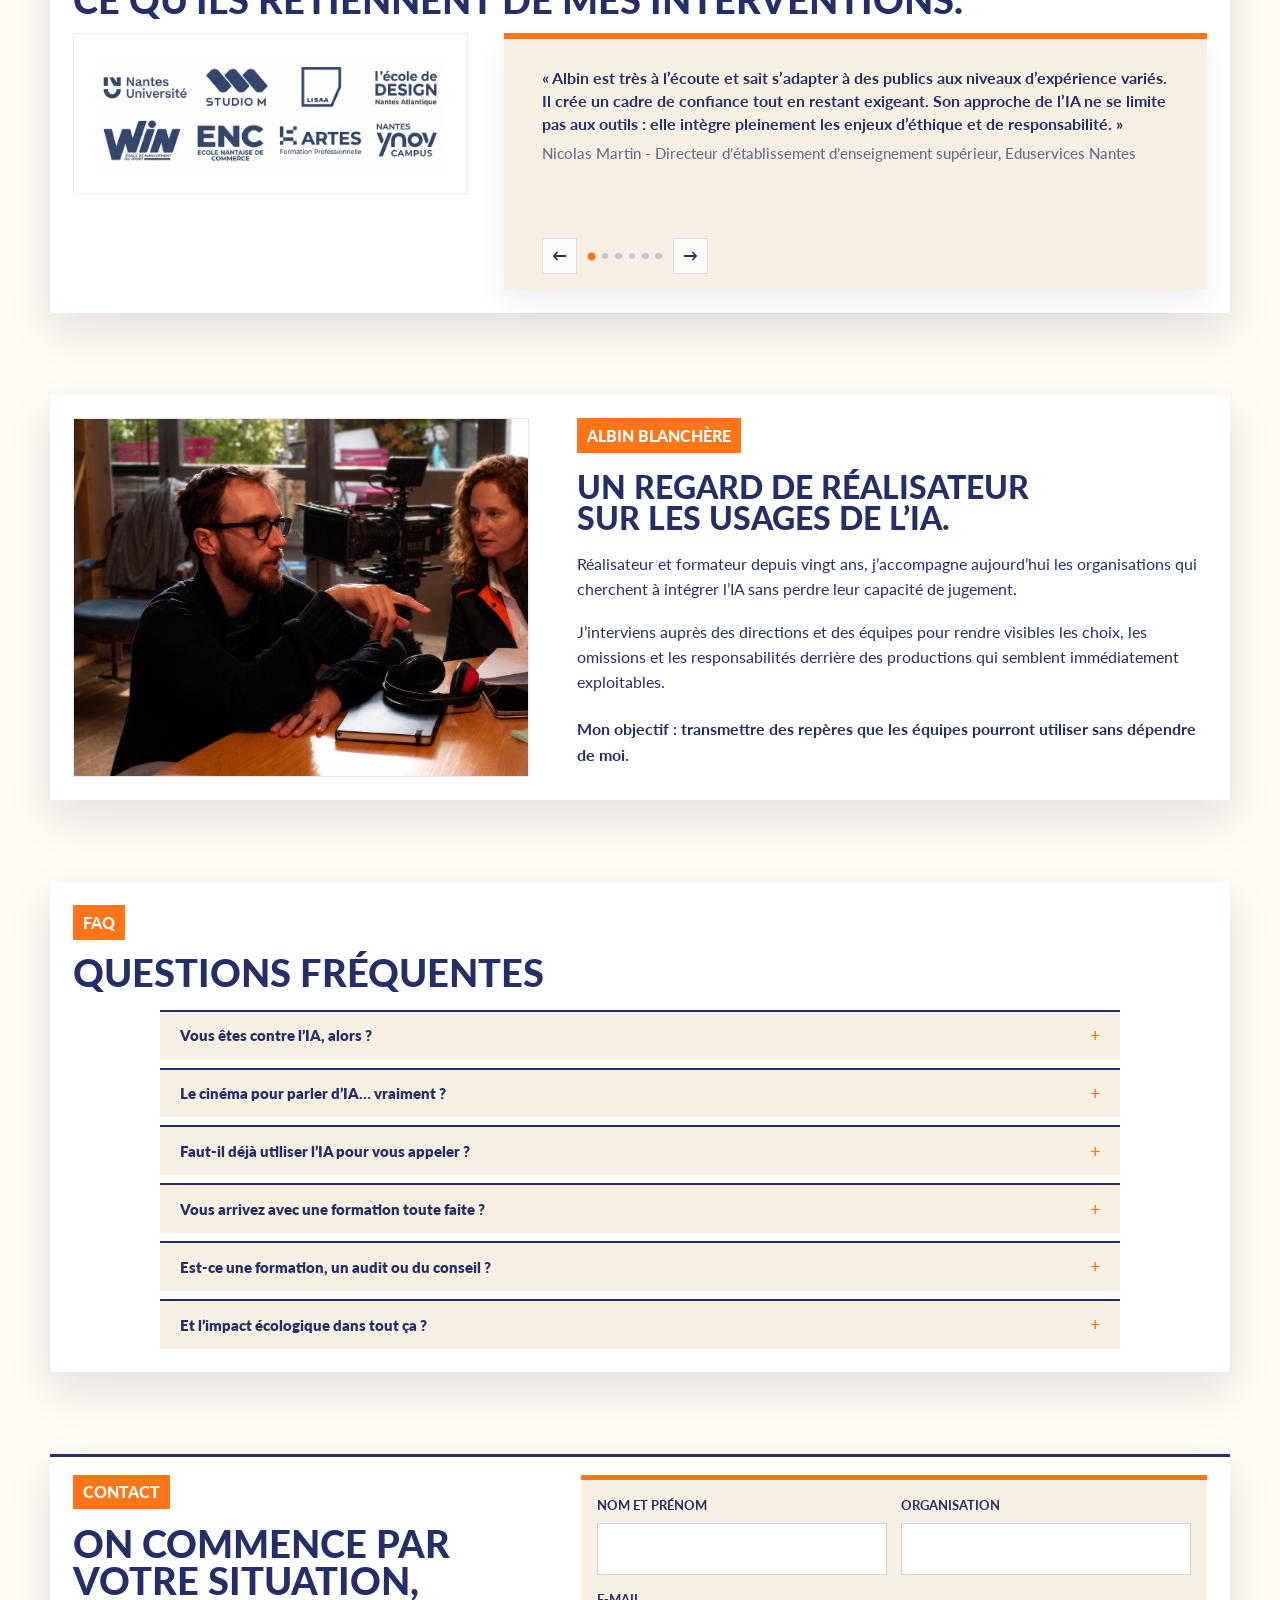
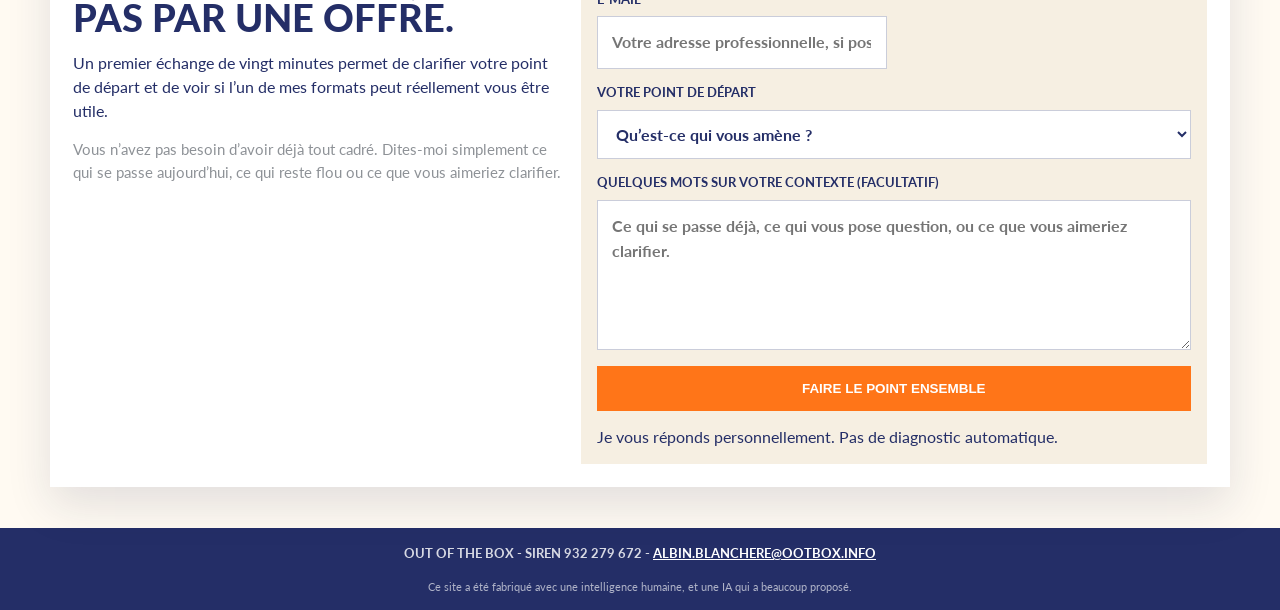
==== commit 168af4cb: "Refine offer messaging and product imagery" ====
--- a/index.html
+++ b/index.html
@@ -108,6 +108,7 @@
               </h1>
               <p class="hero-subtitle">Voir les usages réels. Repérer les angles morts. Clarifier qui vérifie et qui décide.</p>
               <p class="hero-bio">Out of the Box aide les directions et les équipes à utiliser l’IA sans lui déléguer leur jugement.</p>
+              <p class="hero-urgency">Les usages s’installent souvent avant que les équipes aient eu le temps de décider ce qu’elles veulent réellement lui confier.</p>
             </div>
           </div>
 
@@ -231,6 +232,7 @@
             <p class="section-label">Parcours</p>
             <h2>Par où commencer ?</h2>
             <p class="section-intro">Le bon point de départ dépend de ce qui se passe déjà dans votre organisation.</p>
+            <p class="format-clarity">Chaque format donne un premier repère. Lors du premier échange, nous regardons le périmètre, le temps disponible et le budget mobilisable pour construire une intervention réaliste.</p>
           </div>
 
           <div class="products-grid reveal">
@@ -246,7 +248,7 @@
 
               <div class="product-card__main">
                 <div class="product-card__media">
-                  <img src="assets/conference-room-about.jpg" alt="Albin Blanchère lors d’une conférence sur les usages de l’IA">
+                  <img src="assets/conference-cinema-decision.png" alt="Albin Blanchère intervient devant une audience, devant la projection de la conférence Le cinéma t’a déjà volé ta décision">
                   <a class="product-card__media-overlay" href="assets/plaquette-Conference-ia.pdf" download>
                     <span>Télécharger la plaquette</span>
                   </a>
@@ -319,7 +321,7 @@
             </article>
 
             <!-- Carte 4 - Structurer -->
-            <article class="product-card">
+            <article class="product-card product-card--strategy">
               <header class="product-card__header">
                 <div class="product-card__meta">
                   <span class="product-step">04 - Structurer</span>
@@ -330,7 +332,7 @@
 
               <div class="product-card__main">
                 <div class="product-card__media product-card__media--art">
-                  <img src="assets/product-strategy-illustration.webp" alt="">
+                  <img src="assets/strategy-decision-team.jpg" alt="Une équipe examine ensemble des documents avant de prendre une décision">
                 </div>
                 <div class="product-card__content">
                   <p class="product-desc">Un accompagnement pour mettre à l’épreuve, avant de généraliser, les choix d’outil, leur déploiement et les règles qui vont avec.</p>
@@ -586,10 +588,6 @@
               <h2>On commence par votre situation,<span>pas par une offre.</span></h2>
               <p>Un premier échange de vingt minutes permet de clarifier votre point de départ et de voir si l’un de mes formats peut réellement vous être utile.</p>
               <p class="contact-note">Vous n’avez pas besoin d’avoir déjà tout cadré. Dites-moi simplement ce qui se passe aujourd’hui, ce qui reste flou ou ce que vous aimeriez clarifier.</p>
-              <p class="contact-fallback">
-                Vous préférez écrire directement ?
-                <a href="mailto:albin.blanchere@ootbox.info">albin.blanchere@ootbox.info</a>
-              </p>
             </div>
 
             <div class="contact-form-card">
--- a/styles.v2.css
+++ b/styles.v2.css
@@ -411,6 +411,27 @@
   margin-top: 0.8rem;
   font-size: 0.96rem;
   line-height: 1.58;
+}
+
+.hero-urgency {
+  max-width: 780px;
+  margin-top: 0.75rem;
+  padding-left: 0.8rem;
+  border-left: 4px solid var(--orange);
+  color: var(--blue);
+  font-size: 0.98rem;
+  font-weight: 700;
+  line-height: 1.48;
+}
+
+.format-clarity {
+  max-width: 760px;
+  margin: 0.95rem 0 0;
+  padding-left: 0.8rem;
+  border-left: 4px solid var(--orange);
+  color: rgba(36, 46, 103, 0.82);
+  font-size: 0.96rem;
+  line-height: 1.5;
 }
 
 @media (min-width: 1100px) {
@@ -1476,6 +1497,10 @@
   object-position: center;
 }
 
+.product-card--strategy .product-card__media--art img {
+  object-position: center 56%;
+}
+
 .product-card--conference .product-card__main {
   grid-template-columns: minmax(190px, 0.38fr) minmax(0, 0.62fr);
 }
@@ -1487,7 +1512,7 @@
 
 .product-card--conference .product-card__media img {
   object-fit: cover;
-  object-position: 72% 34%;
+  object-position: 48% 34%;
 }
 
 /* Les visuels restent un repère, pas la hauteur directrice de chaque carte. */
@@ -2815,19 +2840,13 @@
   display: block;
 }
 
-.contact-note,
-.contact-fallback {
+.contact-note {
   color: var(--gray) !important;
   font-size: 0.94rem !important;
 }
 
 .contact-note {
-  max-width: 46ch;
-}
-
-.contact-fallback a {
-  color: var(--blue);
-  font-weight: 700;
+  max-width: none;
 }
 
 .contact-form-card {
@@ -4394,7 +4413,7 @@
   height: 100%;
   min-height: 24rem;
   object-fit: cover;
-  object-position: 78% center;
+  object-position: 48% 34%;
   filter: saturate(0.9) contrast(1.04);
 }
 
@@ -4670,7 +4689,7 @@
 .battle-hook { display: grid; gap: .18rem; max-width: 44rem; padding-left: .85rem; border-left: 5px solid var(--orange); color: var(--blue); line-height: 1.42; }
 .battle-hook strong { font-size: clamp(1.04rem, 1.2vw, 1.2rem); }
 .battle-hero-media { align-self: stretch; min-height: 18rem; margin: 0; border-left: 6px solid var(--blue); background: var(--paper-strong); overflow: hidden; }
-.battle-hero-media img { display: block; width: 100%; height: 100%; object-fit: cover; object-position: 65% center; }
+.battle-hero-media img { display: block; width: 100%; height: 100%; object-fit: cover; object-position: 52% 42%; }
 .battle-section, .battle-final { display: grid; gap: clamp(1rem, 2vw, 1.4rem); margin-top: clamp(.95rem, 2vw, 1.25rem); padding: clamp(1rem, 2.4vw, 1.65rem); background: var(--white); box-shadow: var(--shadow); }
 .battle-heading { max-width: 62rem; }
 .battle-heading h2, .battle-final h2 { color: var(--blue); font-size: clamp(1.6rem, 2.6vw, 2.55rem); line-height: .96; }
@@ -4831,7 +4850,7 @@
 .strategic-hook { display: grid; gap: .18rem; max-width: 46rem; padding-left: .85rem; border-left: 5px solid var(--orange); color: var(--blue); line-height: 1.42; }
 .strategic-hook strong { font-size: clamp(1.03rem, 1.2vw, 1.18rem); }
 .strategic-hero-media { display: grid; grid-template-rows: auto auto; align-self: center; margin: 0; overflow: hidden; border-left: 6px solid var(--blue); background: var(--paper-strong); }
-.strategic-hero-media img { width: 100%; height: clamp(18rem, 29vw, 23rem); object-fit: cover; object-position: center 28%; }
+.strategic-hero-media img { width: 100%; height: clamp(18rem, 29vw, 23rem); object-fit: cover; object-position: center 52%; }
 .strategic-hero-media figcaption { padding: .65rem .8rem; background: var(--paper-strong); color: var(--blue); font-size: .78rem; font-weight: 700; }
 .strategic-signal-section, .strategic-flow-section, .strategic-outcome-section, .strategic-final { display: grid; gap: clamp(1rem, 2vw, 1.45rem); margin-top: clamp(.95rem, 2vw, 1.25rem); padding: clamp(1rem, 2.4vw, 1.65rem); background: var(--white); box-shadow: var(--shadow); }
 .strategic-section-heading { display: grid; gap: .72rem; max-width: 72rem; }
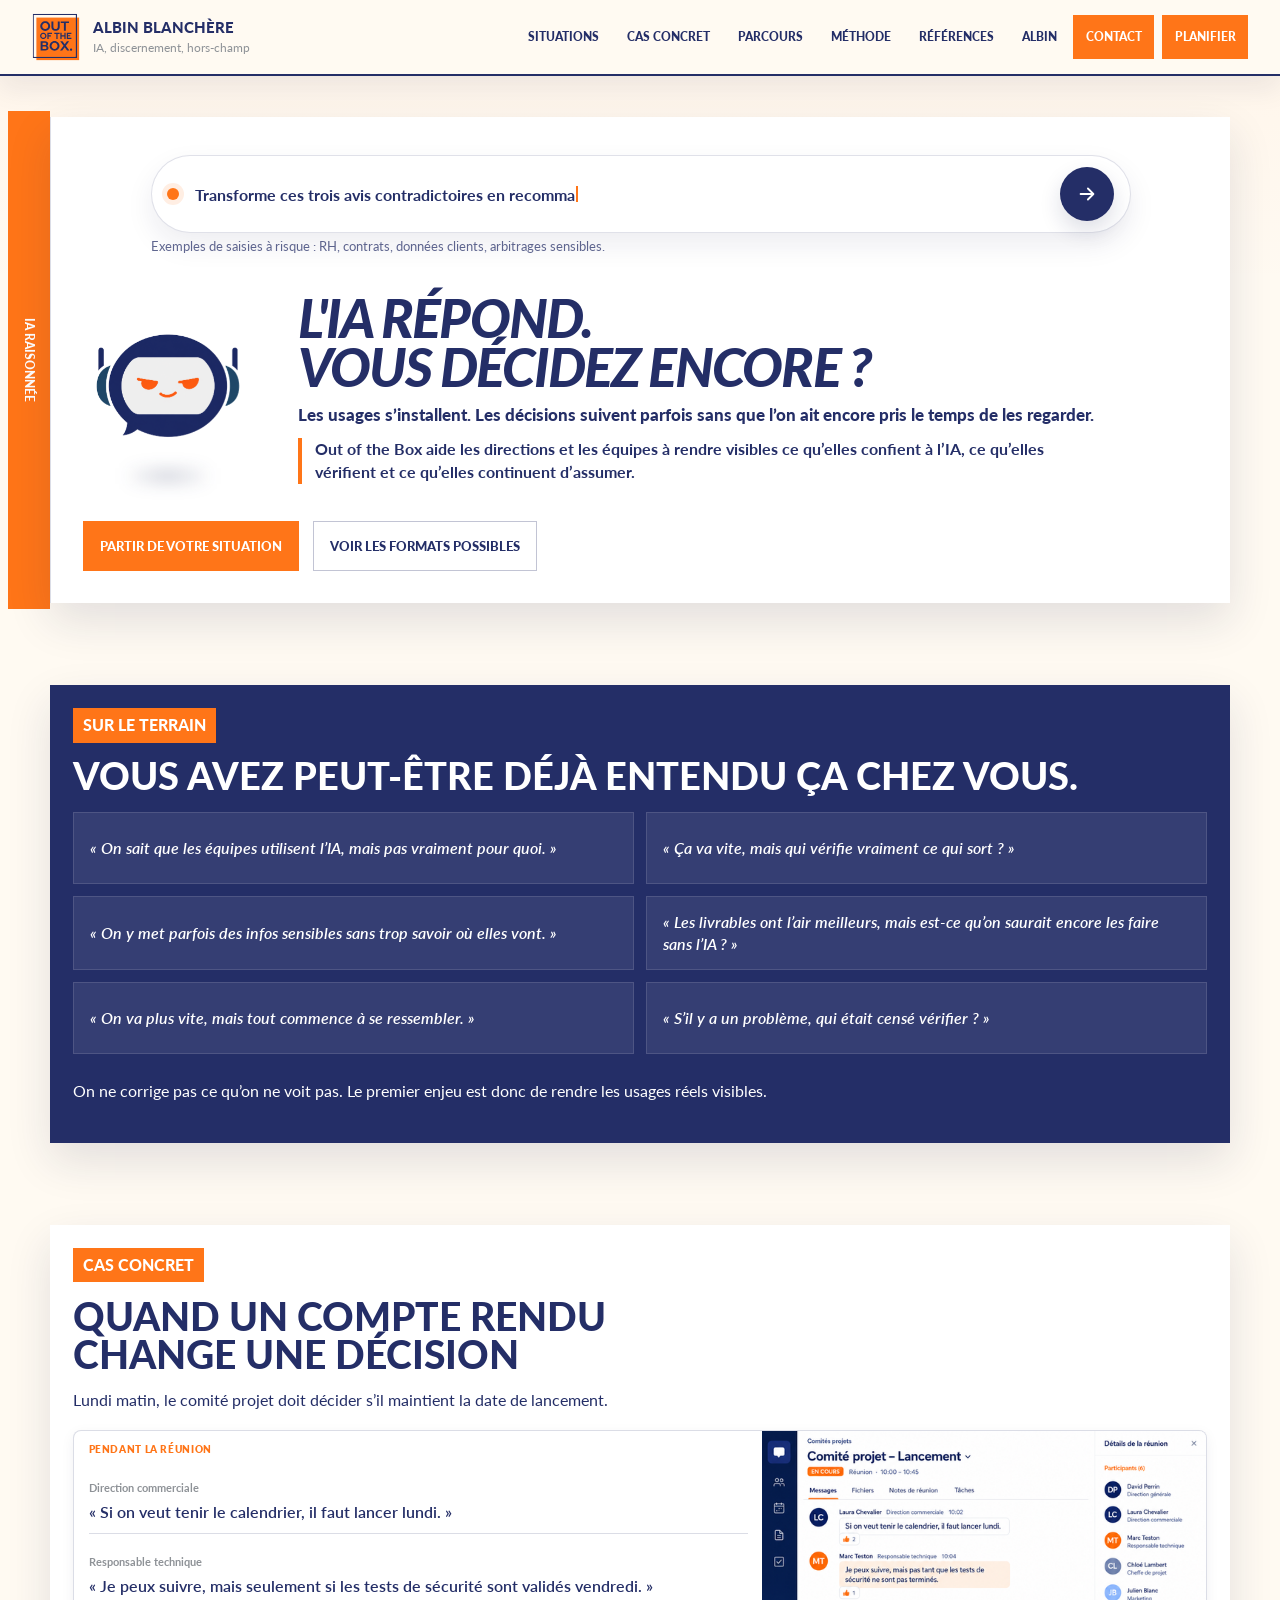
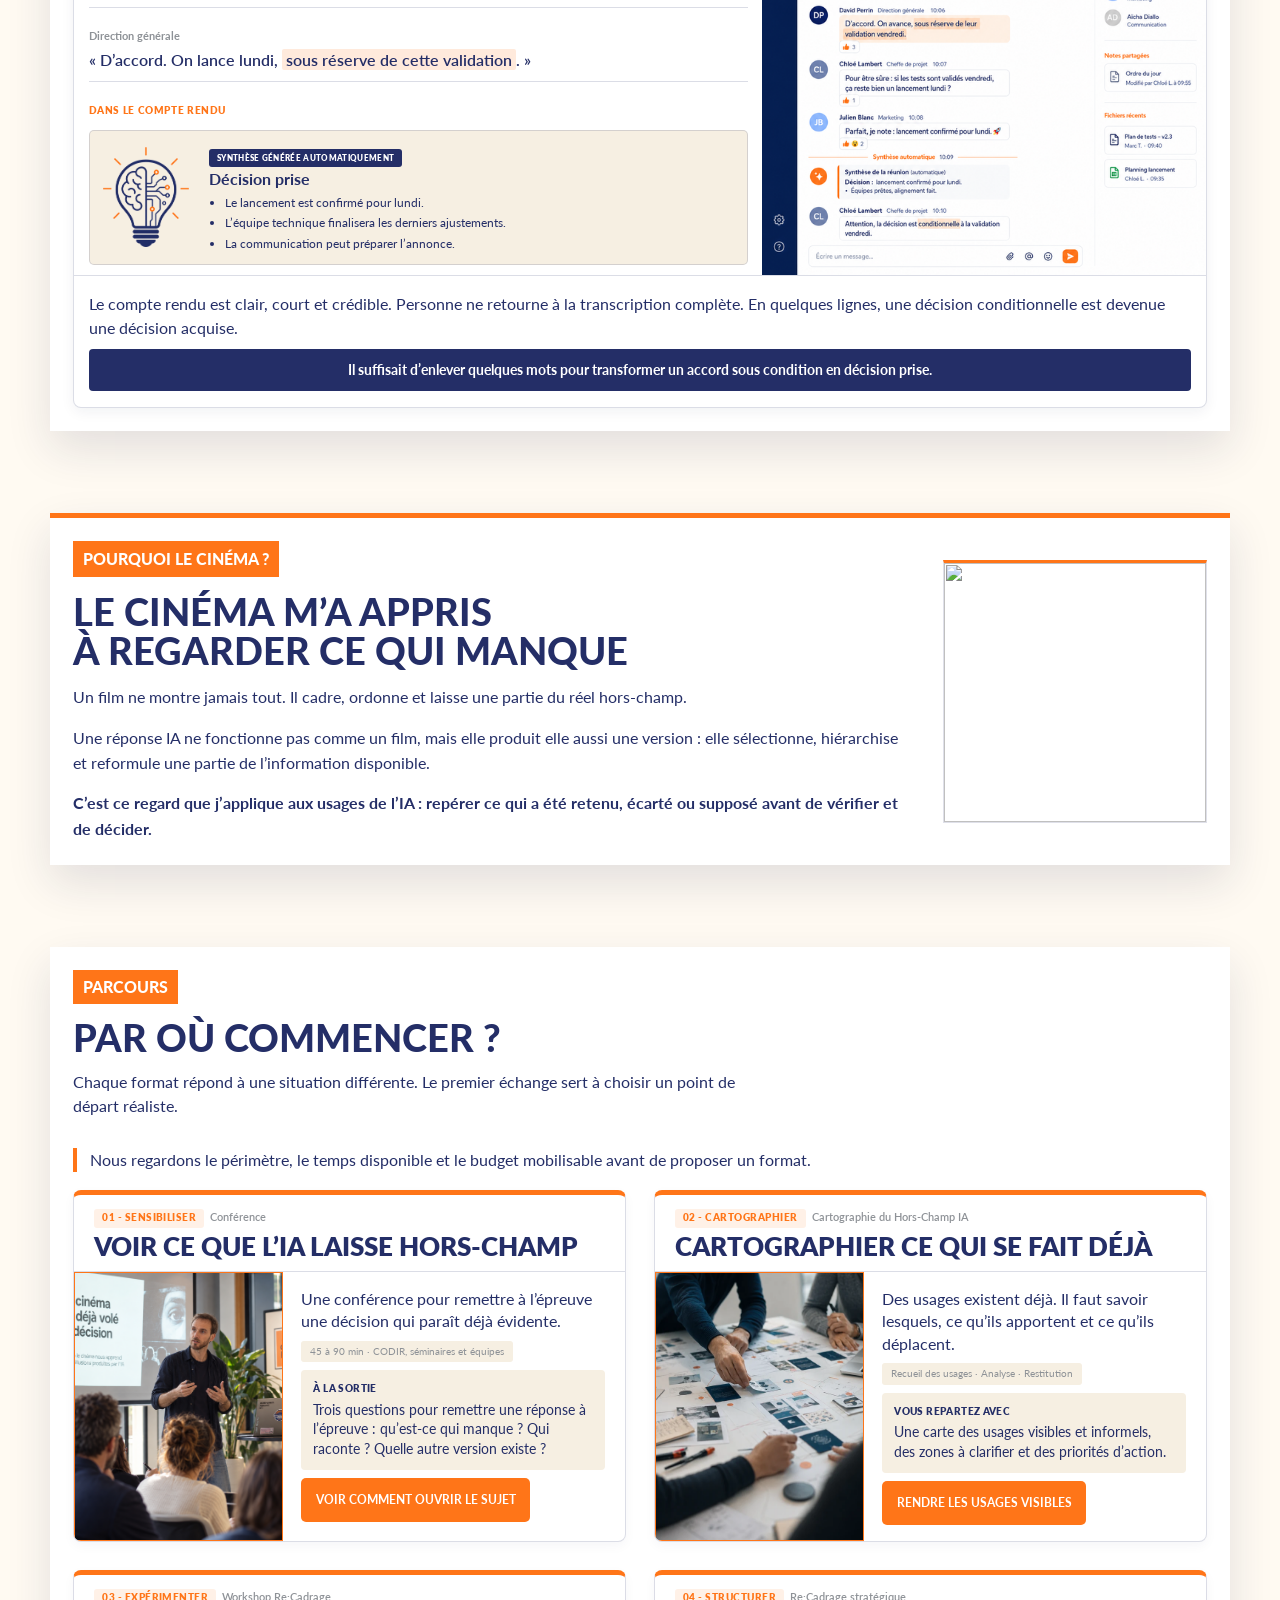
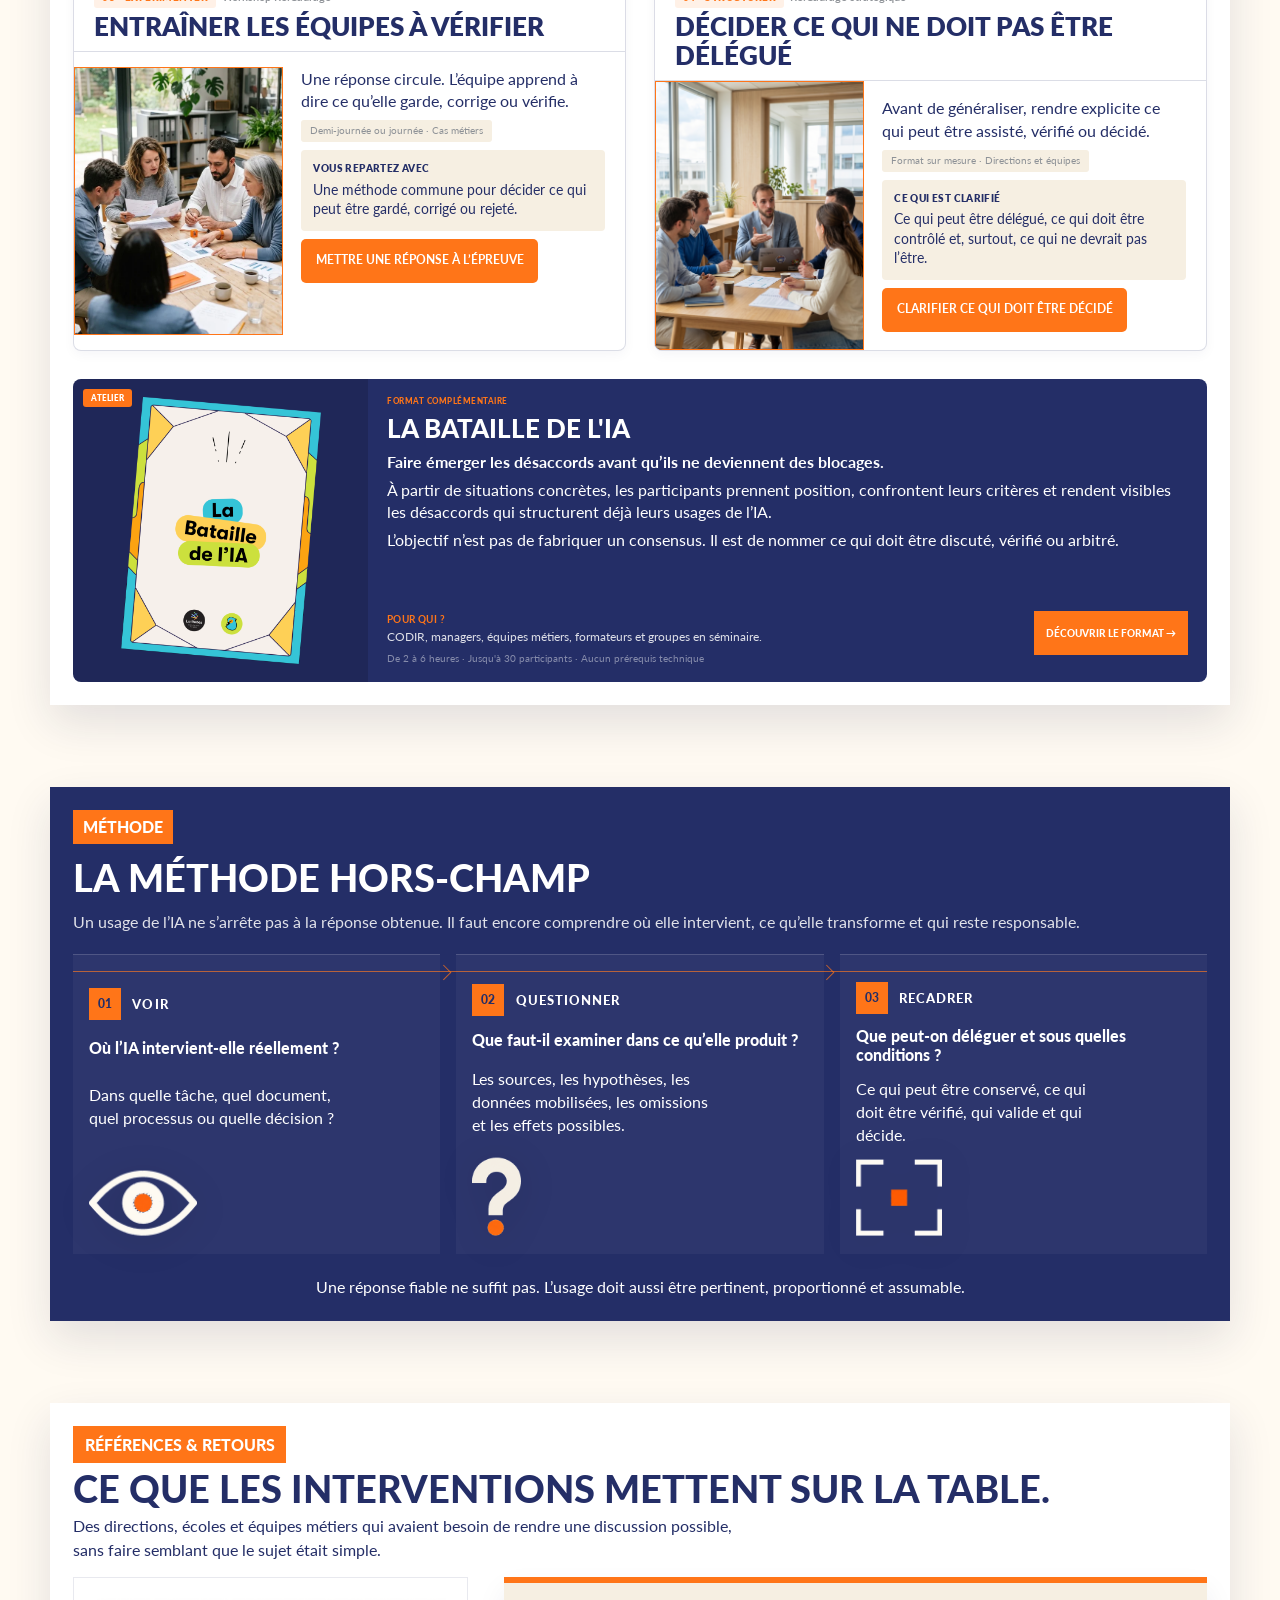
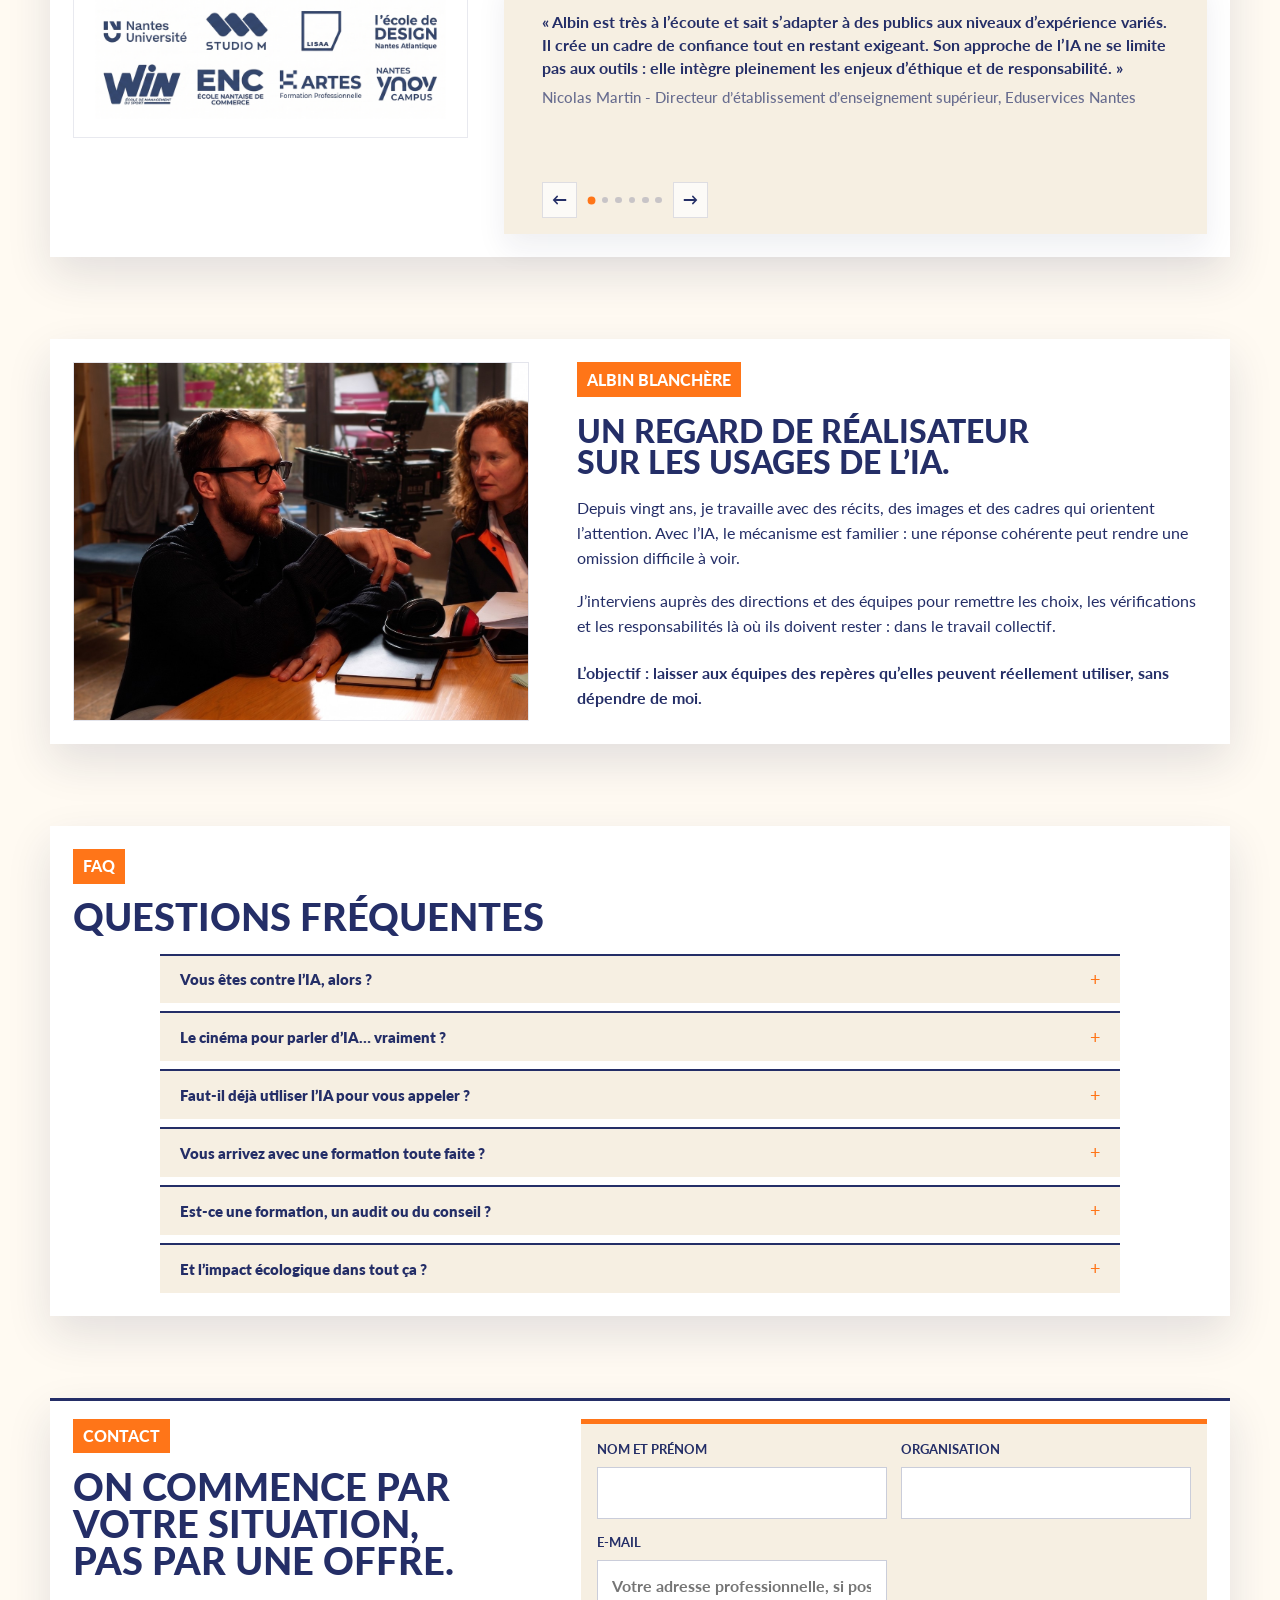
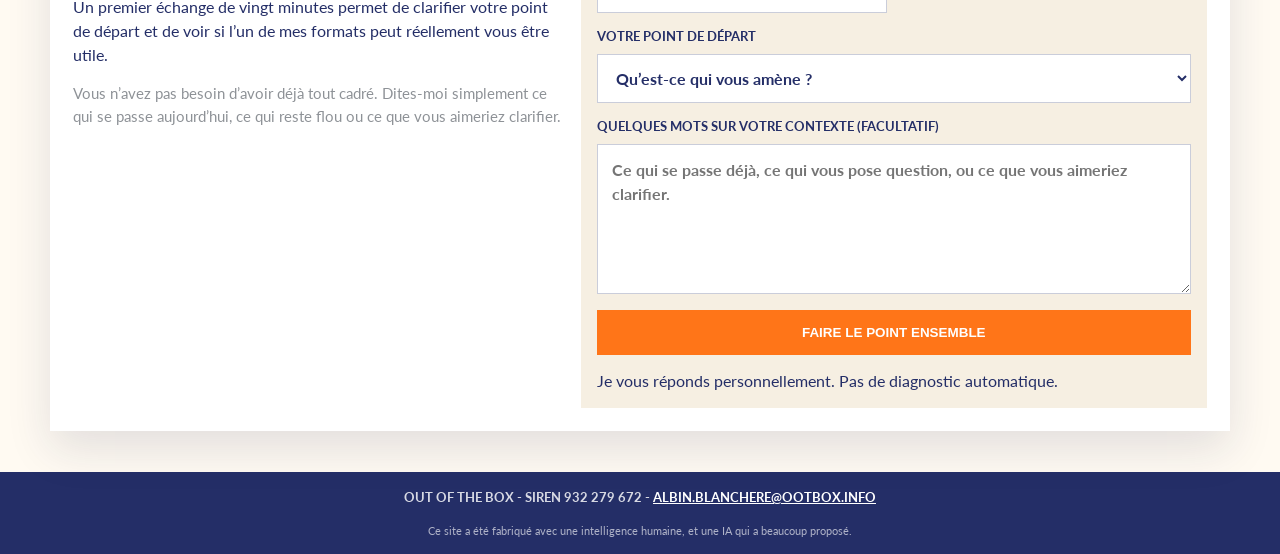
==== commit 7496dfe0: "Refocus site around real situations" ====
--- a/index.html
+++ b/index.html
@@ -106,16 +106,15 @@
                 <span class="hero-title-line">L'IA répond.</span>
                 <span class="hero-title-line hero-title-line-decision">Vous décidez encore ?</span>
               </h1>
-              <p class="hero-subtitle">Voir les usages réels. Repérer les angles morts. Clarifier qui vérifie et qui décide.</p>
-              <p class="hero-bio">Out of the Box aide les directions et les équipes à utiliser l’IA sans lui déléguer leur jugement.</p>
-              <p class="hero-urgency">Les usages s’installent souvent avant que les équipes aient eu le temps de décider ce qu’elles veulent réellement lui confier.</p>
+              <p class="hero-subtitle">Les usages s’installent. Les décisions suivent parfois sans que l’on ait encore pris le temps de les regarder.</p>
+              <p class="hero-urgency">Out of the Box aide les directions et les équipes à rendre visibles ce qu’elles confient à l’IA, ce qu’elles vérifient et ce qu’elles continuent d’assumer.</p>
             </div>
           </div>
 
           <div class="hero-intro-row">
             <div class="hero-actions" aria-label="Actions principales">
-              <a class="button primary" href="#contact">Faire le point sur vos usages IA</a>
-              <a class="button secondary" href="#offres">Découvrir les formats d’intervention</a>
+              <a class="button primary" href="#situations">Partir de votre situation</a>
+              <a class="button secondary" href="#offres">Voir les formats possibles</a>
             </div>
           </div>
         </div>
@@ -231,8 +230,8 @@
           <div class="section-heading reveal">
             <p class="section-label">Parcours</p>
             <h2>Par où commencer ?</h2>
-            <p class="section-intro">Le bon point de départ dépend de ce qui se passe déjà dans votre organisation.</p>
-            <p class="format-clarity">Chaque format donne un premier repère. Lors du premier échange, nous regardons le périmètre, le temps disponible et le budget mobilisable pour construire une intervention réaliste.</p>
+            <p class="section-intro">Chaque format répond à une situation différente. Le premier échange sert à choisir un point de départ réaliste.</p>
+            <p class="format-clarity">Nous regardons le périmètre, le temps disponible et le budget mobilisable avant de proposer un format.</p>
           </div>
 
           <div class="products-grid reveal">
@@ -254,13 +253,13 @@
                   </a>
                 </div>
                 <div class="product-card__content">
-                  <p class="product-desc">Une conférence-expérience pour comprendre pourquoi une réponse convaincante peut nous faire manquer ce qui compte.</p>
+                  <p class="product-desc">Une conférence pour remettre à l’épreuve une décision qui paraît déjà évidente.</p>
                   <span class="product-format">45 à 90 min · CODIR, séminaires et équipes</span>
                   <div class="product-result">
                     <span class="product-result__label">À LA SORTIE</span>
                     <p class="product-result__text">Trois questions pour remettre une réponse à l’épreuve : qu’est-ce qui manque ? Qui raconte ? Quelle autre version existe ?</p>
                   </div>
-                  <a class="button product-card__action" href="conference-ia-cinema-decision/index.html">Découvrir la conférence</a>
+                  <a class="button product-card__action" href="conference-ia-cinema-decision/index.html">Voir comment ouvrir le sujet</a>
                 </div>
               </div>
             </article>
@@ -283,13 +282,13 @@
                   </a>
                 </div>
                 <div class="product-card__content">
-                  <p class="product-desc">Qui utilise quoi ? Pour produire quels documents ? Et qui vérifie avant que le résultat soit utilisé ?</p>
+                  <p class="product-desc">Des usages existent déjà. Il faut savoir lesquels, ce qu’ils apportent et ce qu’ils déplacent.</p>
                   <span class="product-format">Recueil des usages · Analyse · Restitution</span>
                   <div class="product-result">
                     <span class="product-result__label">VOUS REPARTEZ AVEC</span>
                     <p class="product-result__text">Une carte des usages visibles et informels, des zones à clarifier et des priorités d’action.</p>
                   </div>
-                  <a class="button product-card__action" href="cartographie-hors-champ-ia/index.html">Découvrir la cartographie</a>
+                  <a class="button product-card__action" href="cartographie-hors-champ-ia/index.html">Rendre les usages visibles</a>
                 </div>
               </div>
             </article>
@@ -309,13 +308,13 @@
                   <img src="assets/product-workshop-illustration.webp" alt="">
                 </div>
                 <div class="product-card__content">
-                  <p class="product-desc">Un atelier à partir de vos cas métiers : on regarde ce qui tient, ce qui doit être corrigé et ce qui ne mérite pas d’être conservé.</p>
+                  <p class="product-desc">Une réponse circule. L’équipe apprend à dire ce qu’elle garde, corrige ou vérifie.</p>
                   <span class="product-format">Demi-journée ou journée · Cas métiers</span>
                   <div class="product-result">
                     <span class="product-result__label">VOUS REPARTEZ AVEC</span>
                     <p class="product-result__text">Une méthode commune pour décider ce qui peut être gardé, corrigé ou rejeté.</p>
                   </div>
-                  <a class="button product-card__action" href="recadrage/index.html">Découvrir le workshop</a>
+                  <a class="button product-card__action" href="recadrage/index.html">Mettre une réponse à l’épreuve</a>
                 </div>
               </div>
             </article>
@@ -335,13 +334,13 @@
                   <img src="assets/strategy-decision-team.jpg" alt="Une équipe examine ensemble des documents avant de prendre une décision">
                 </div>
                 <div class="product-card__content">
-                  <p class="product-desc">Un accompagnement pour mettre à l’épreuve, avant de généraliser, les choix d’outil, leur déploiement et les règles qui vont avec.</p>
+                  <p class="product-desc">Avant de généraliser, rendre explicite ce qui peut être assisté, vérifié ou décidé.</p>
                   <span class="product-format">Format sur mesure · Directions et équipes</span>
                   <div class="product-result">
                     <span class="product-result__label">CE QUI EST CLARIFIÉ</span>
                     <p class="product-result__text">Ce qui peut être délégué, ce qui doit être contrôlé et, surtout, ce qui ne devrait pas l’être.</p>
                   </div>
-                  <a class="button product-card__action" href="recadrage-strategique/index.html">Découvrir l’accompagnement</a>
+                  <a class="button product-card__action" href="recadrage-strategique/index.html">Clarifier ce qui doit être décidé</a>
                 </div>
               </div>
             </article>
@@ -427,7 +426,8 @@
         <div class="sheet-shell">
           <div class="section-heading reveal">
             <p class="section-label">Références &amp; retours</p>
-            <h2>Ce qu'ils retiennent de mes interventions.</h2>
+            <h2>CE QUE LES INTERVENTIONS METTENT SUR LA TABLE.</h2>
+            <p class="section-intro">Des directions, écoles et équipes métiers qui avaient besoin de rendre une discussion possible, sans faire semblant que le sujet était simple.</p>
           </div>
 
           <div class="temoignages-grid">
@@ -501,9 +501,9 @@
               <span>UN REGARD DE RÉALISATEUR</span>
               <span>SUR LES USAGES DE L’IA.</span>
             </h2>
-            <p>Réalisateur et formateur depuis vingt ans, j’accompagne aujourd’hui les organisations qui cherchent à intégrer l’IA sans perdre leur capacité de jugement.</p>
-            <p>J’interviens auprès des directions et des équipes pour rendre visibles les choix, les omissions et les responsabilités derrière des productions qui semblent immédiatement exploitables.</p>
-            <p class="about-strong">Mon objectif : transmettre des repères que les équipes pourront utiliser sans dépendre de moi.</p>
+            <p>Depuis vingt ans, je travaille avec des récits, des images et des cadres qui orientent l’attention. Avec l’IA, le mécanisme est familier : une réponse cohérente peut rendre une omission difficile à voir.</p>
+            <p>J’interviens auprès des directions et des équipes pour remettre les choix, les vérifications et les responsabilités là où ils doivent rester : dans le travail collectif.</p>
+            <p class="about-strong">L’objectif : laisser aux équipes des repères qu’elles peuvent réellement utiliser, sans dépendre de moi.</p>
           </div>
         </div>
       </section>
